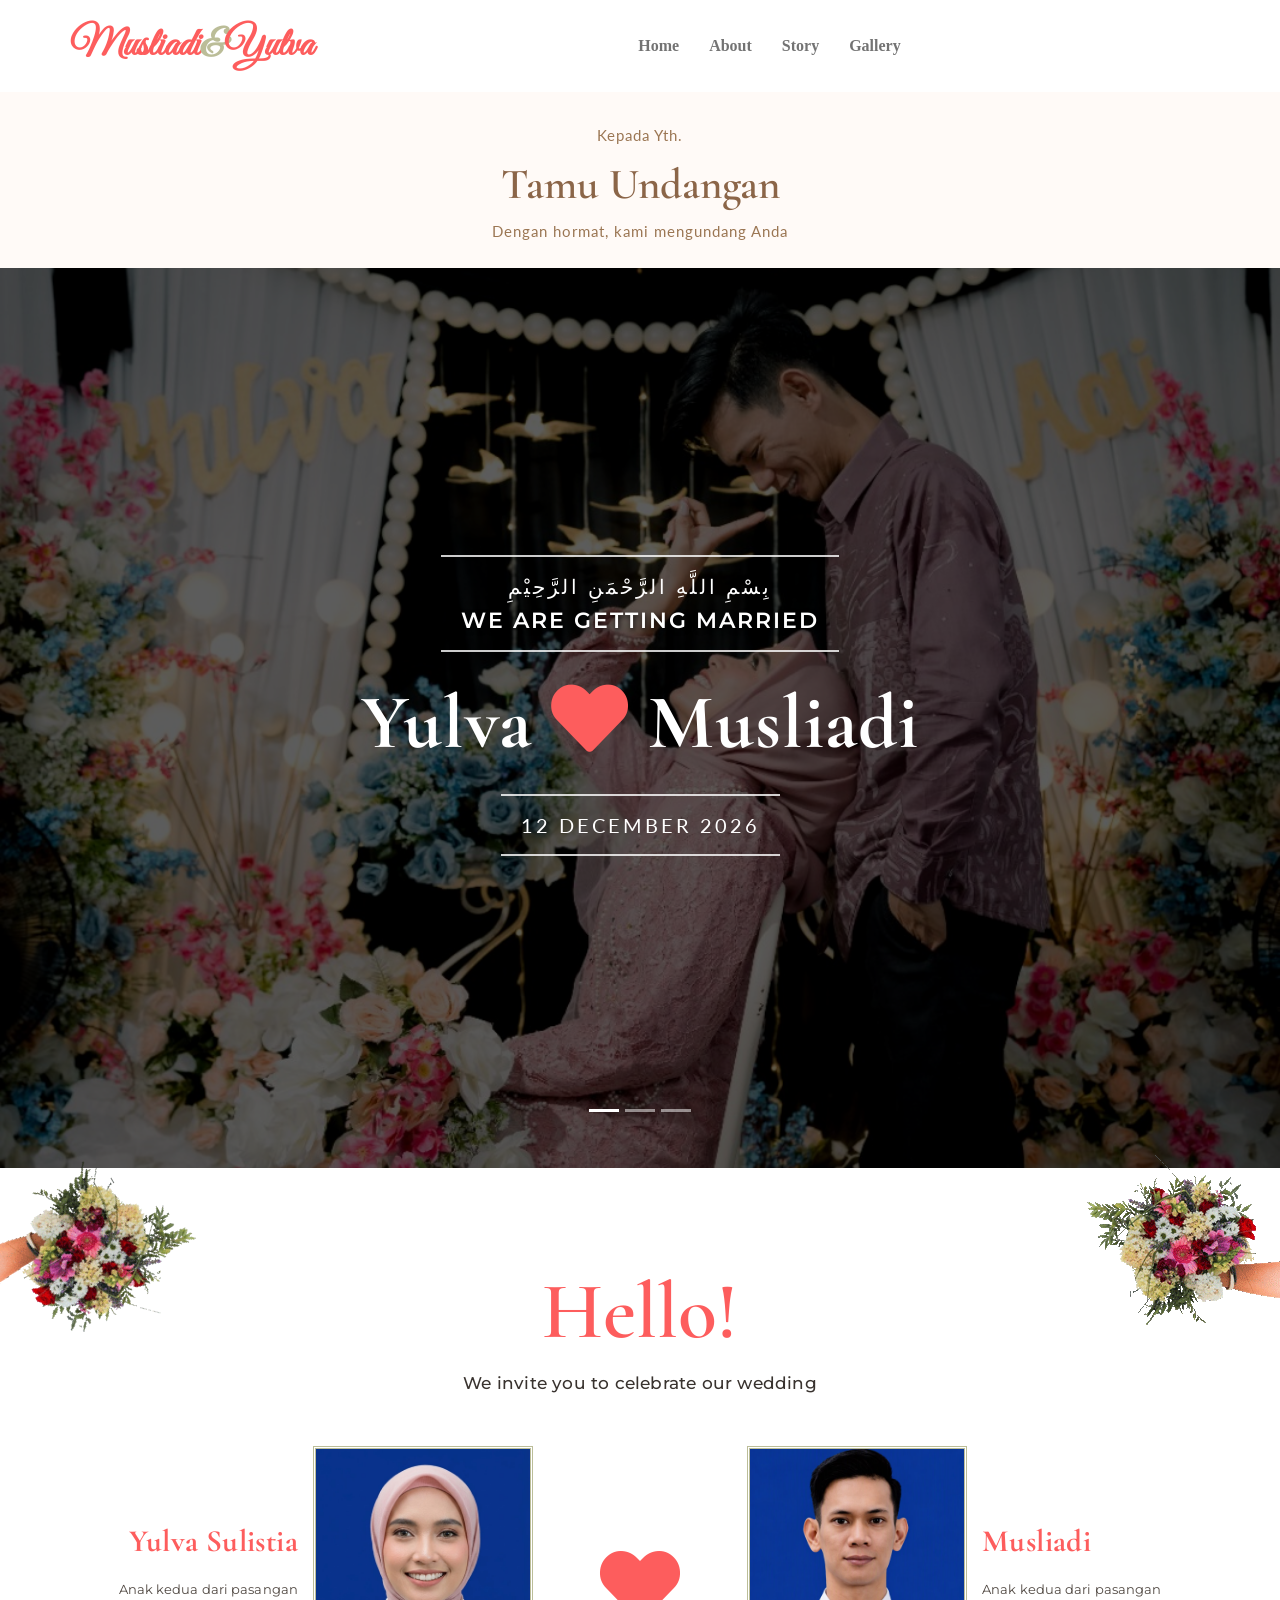
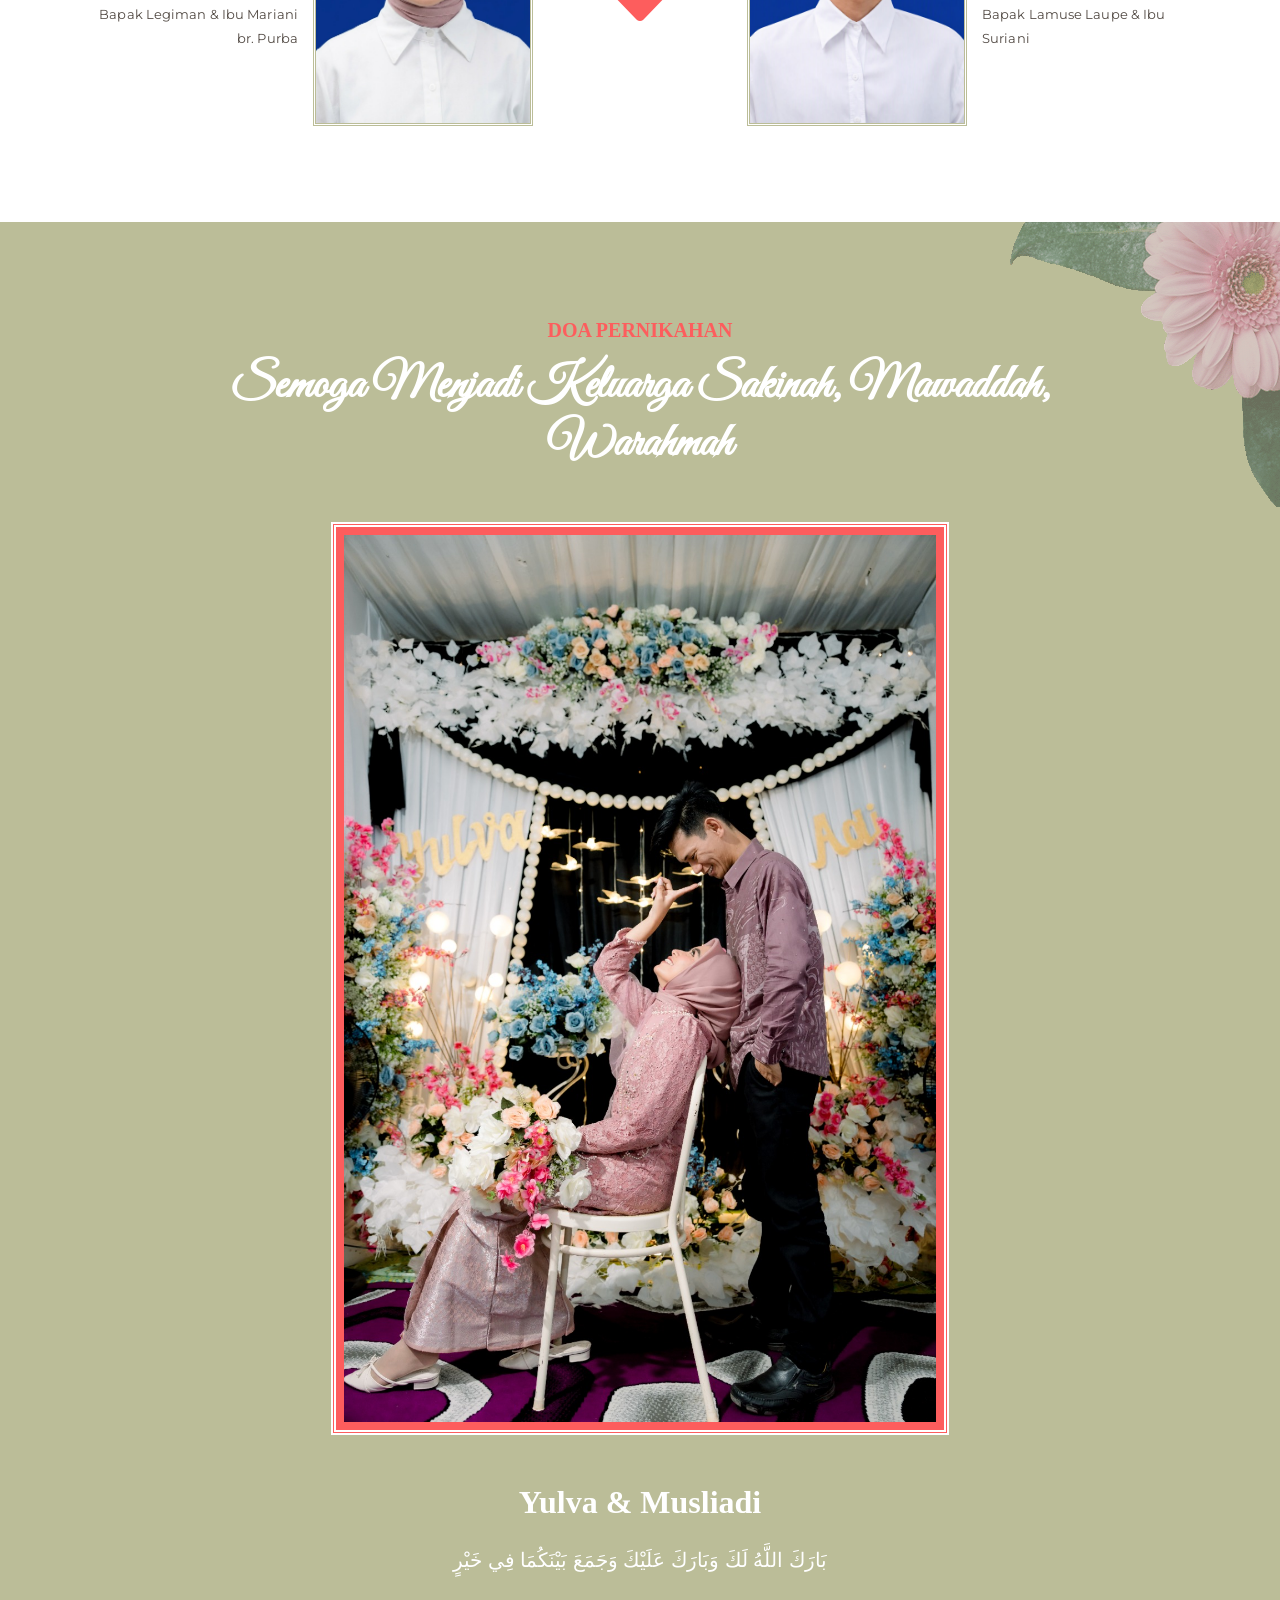
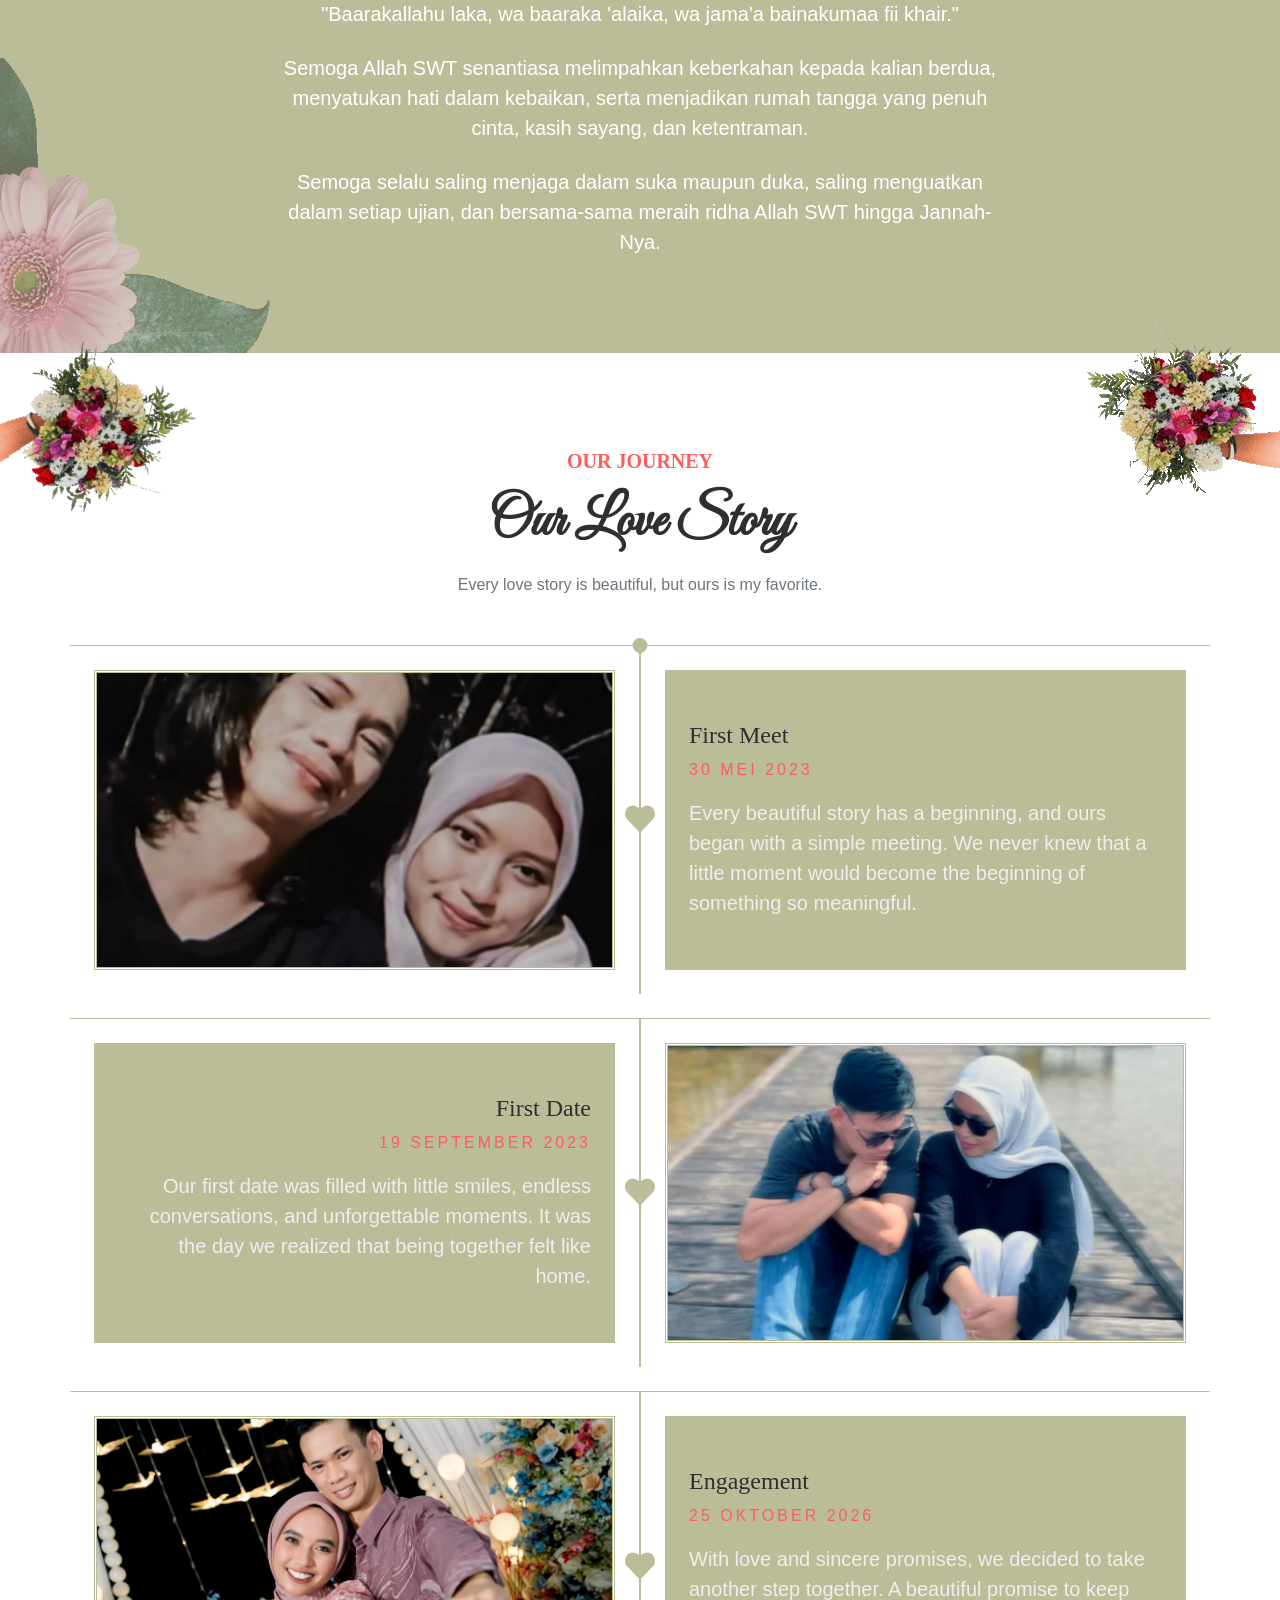
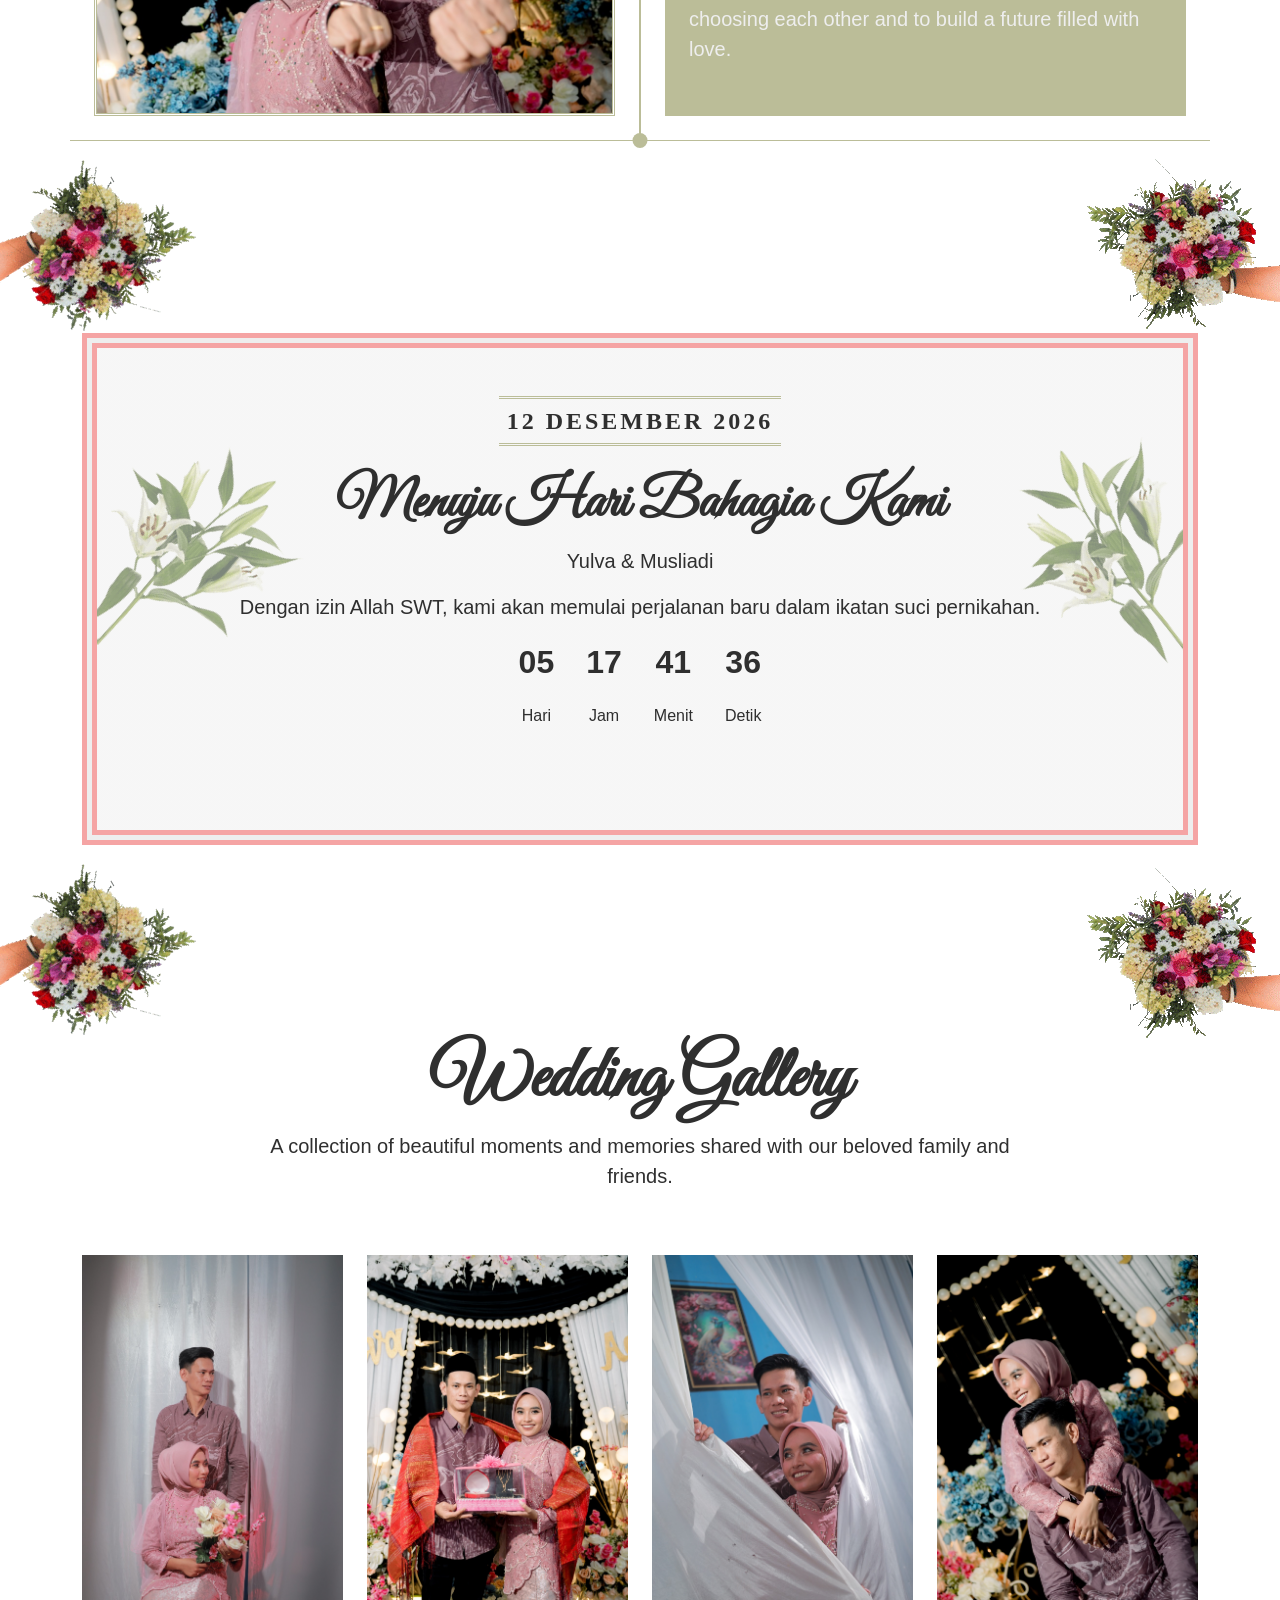
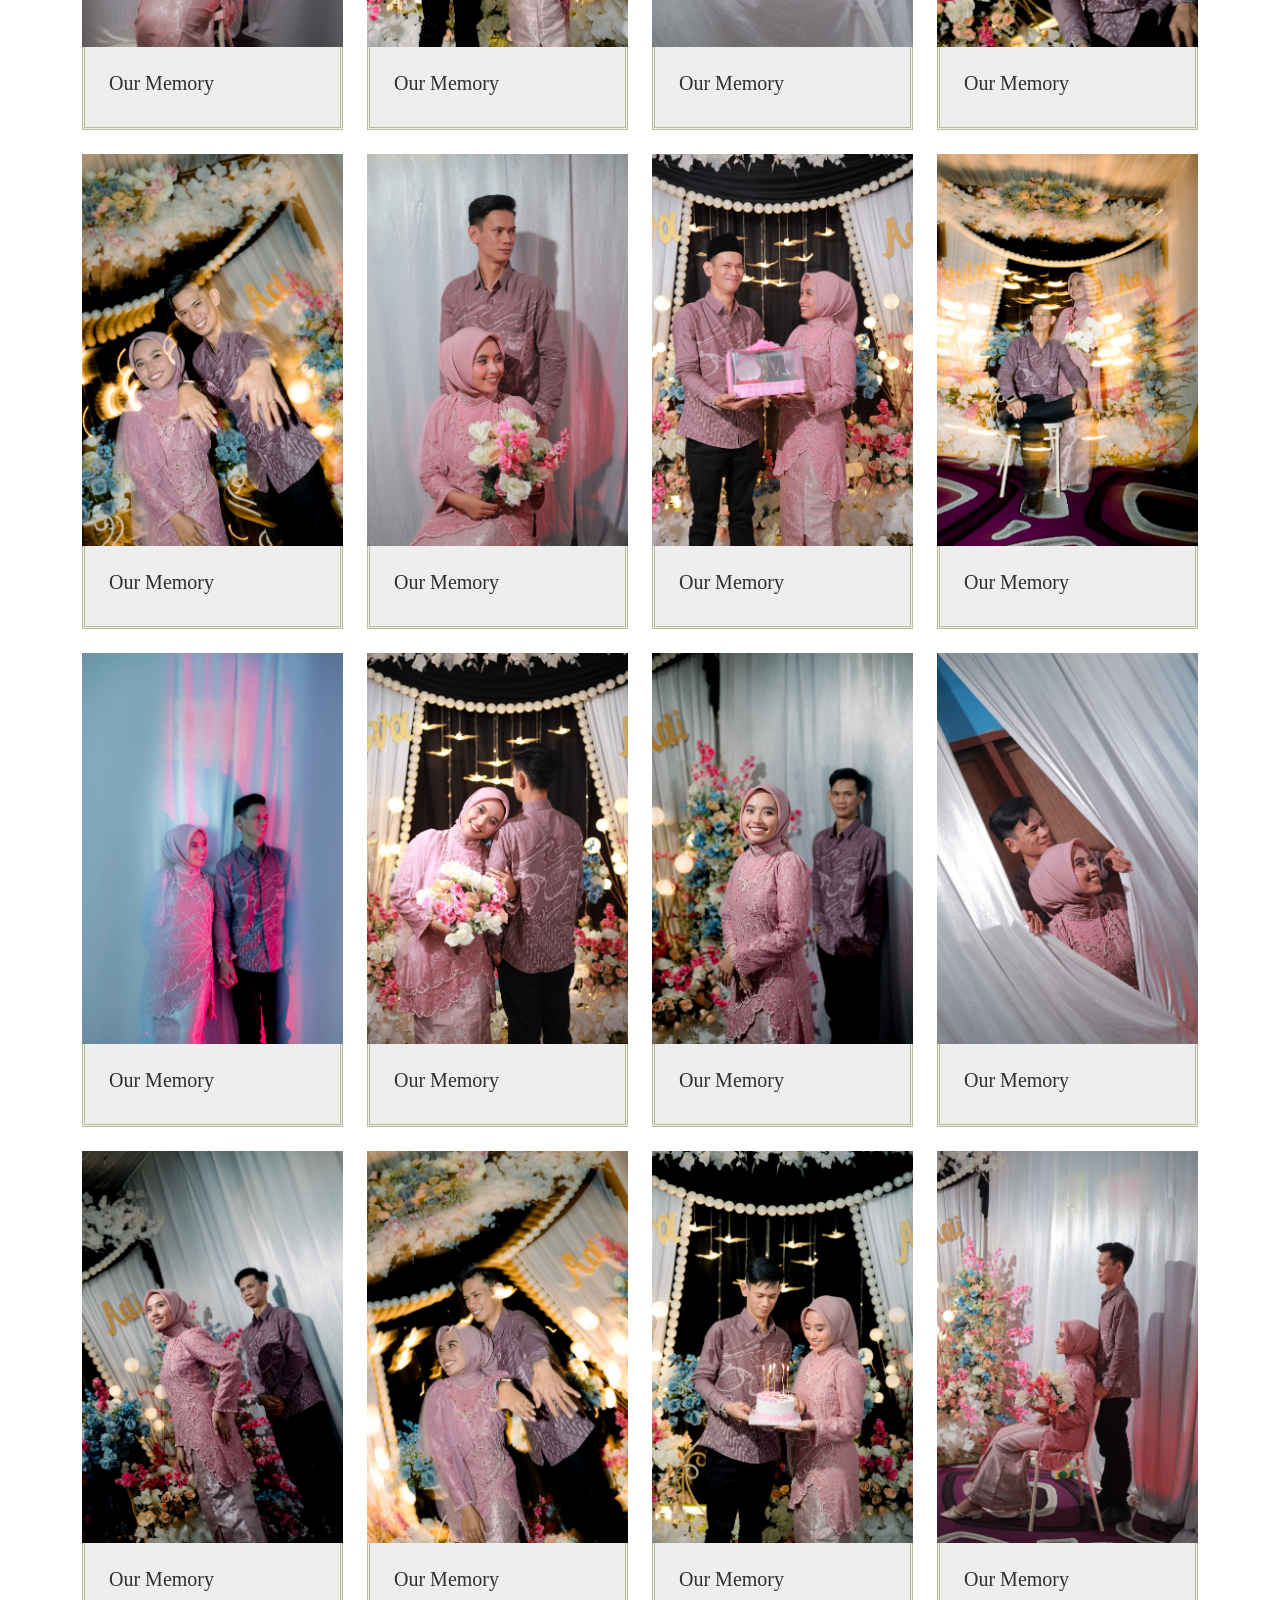
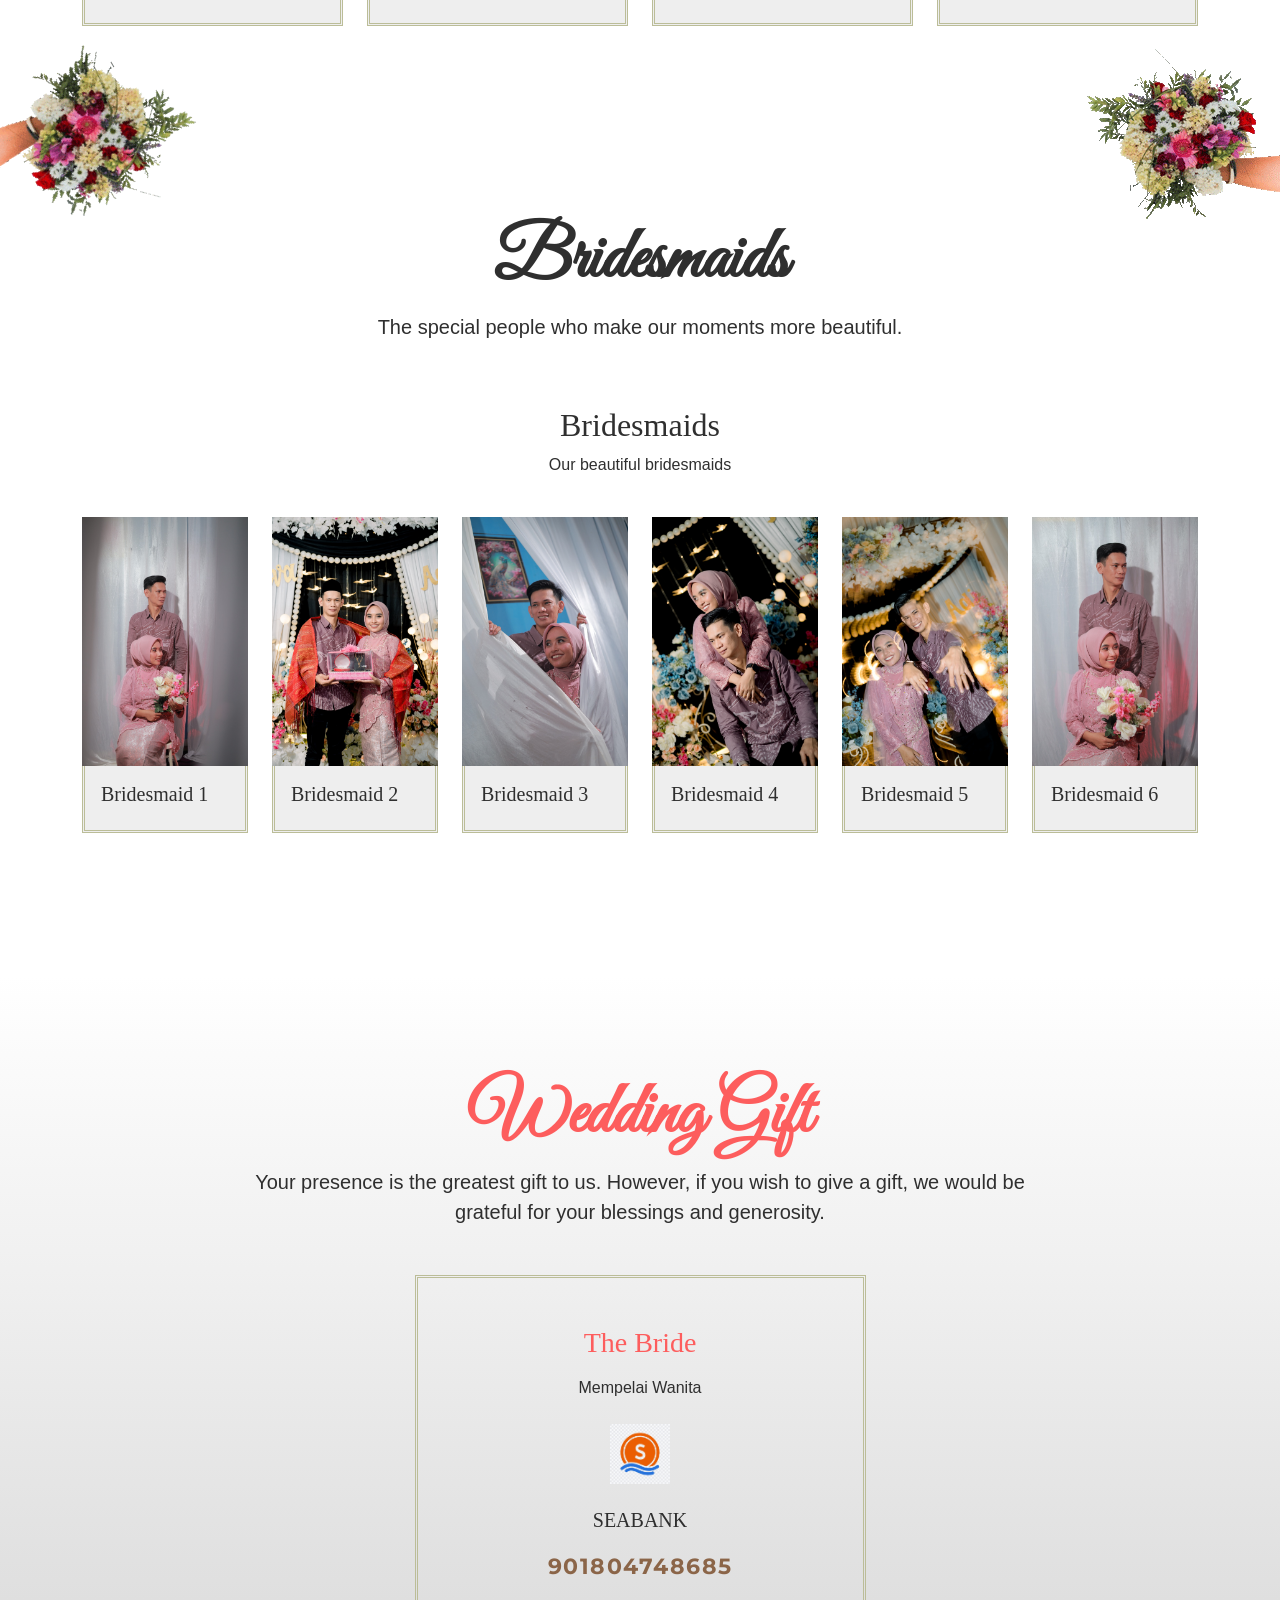
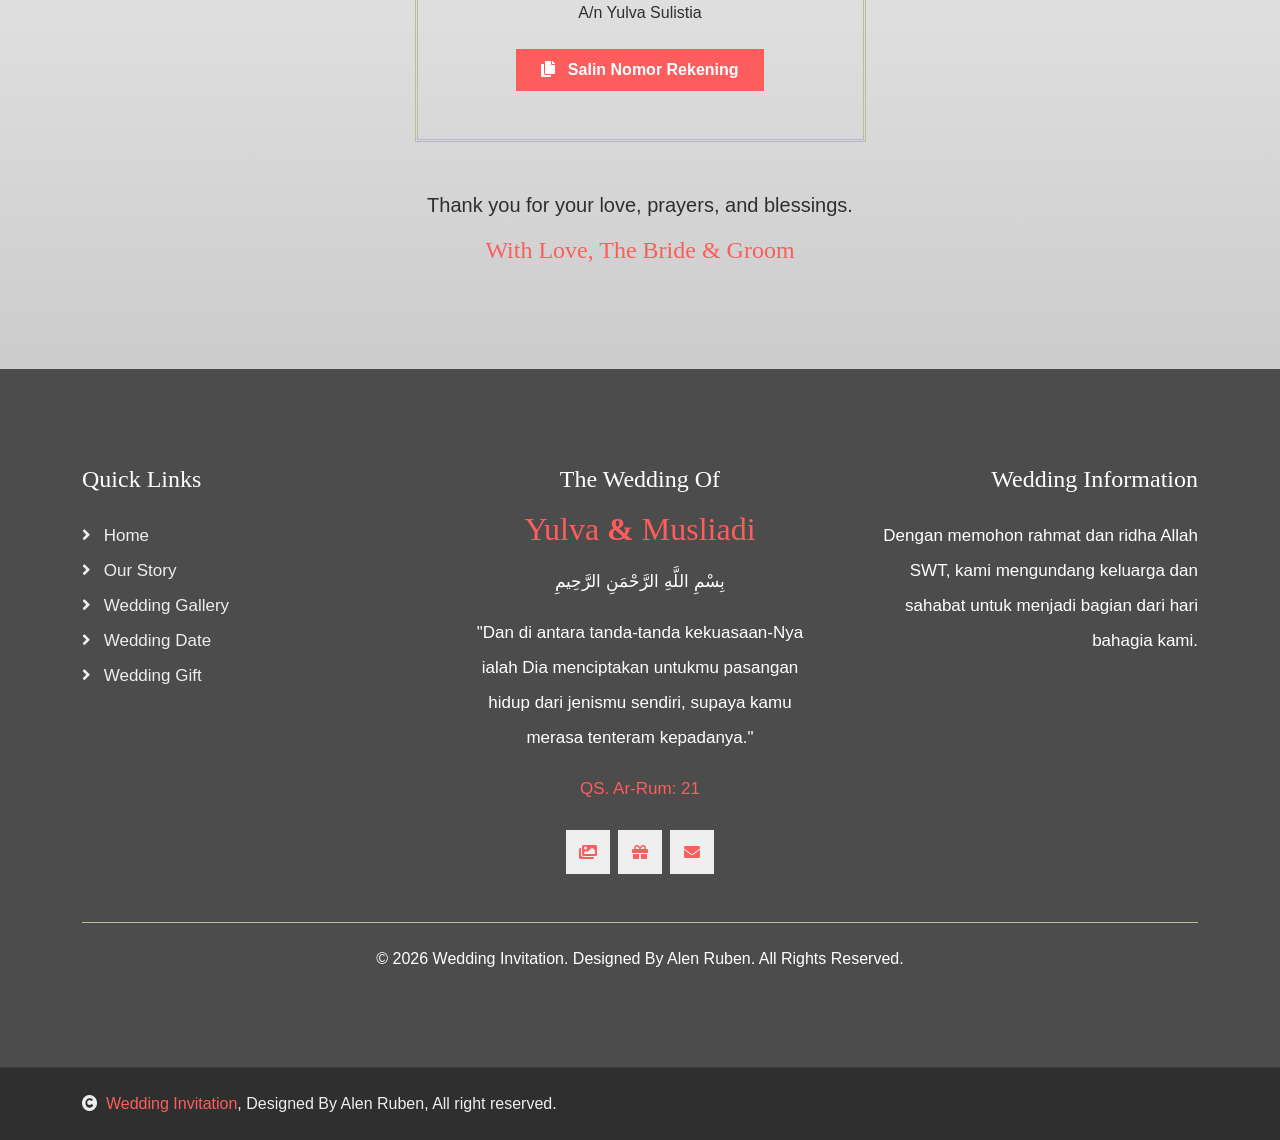
==== index.html @ 9a9b6524 "Update index.html" ====
<!DOCTYPE html>
<html lang="en">

    <head>
        <meta charset="utf-8">
        <title>Wedding Invitation</title>
        <meta content="width=device-width, initial-scale=1.0" name="viewport">
        <meta content="" name="keywords">
        <meta content="" name="description">

        <!-- Google Web Fonts -->
        <link rel="preconnect" href="https://fonts.googleapis.com">
        <link rel="preconnect" href="https://fonts.gstatic.com" crossorigin>
        <link href="https://fonts.googleapis.com/css2?family=Cormorant+Garamond:wght@400;500;600;700&family=Lato:wght@300;400;500;600;700&family=Great+Vibes&family=Montserrat:wght@400;500;600;700&display=swap" rel="stylesheet">

        <!-- Icon Font Stylesheet -->
        <link rel="stylesheet" href="https://use.fontawesome.com/releases/v5.15.4/css/all.css"/>
        <link href="https://cdn.jsdelivr.net/npm/bootstrap-icons@1.4.1/font/bootstrap-icons.css" rel="stylesheet">

        <!-- Libraries Stylesheet -->
        <link href="lib/animate/animate.min.css" rel="stylesheet">
        <link href="lib/lightbox/css/lightbox.min.css" rel="stylesheet">


        <!-- Customized Bootstrap Stylesheet -->
        <link href="css/bootstrap.min.css" rel="stylesheet">

        <!-- Template Stylesheet -->
        <link href="css/style.css" rel="stylesheet">
    </head>

    <body data-bs-spy="scroll" data-bs-target="#navBar" id="weddingHome">

        <!-- Spinner Start -->
        <div id="spinner" class="show w-100 vh-100 bg-white position-fixed translate-middle top-50 start-50  d-flex align-items-center justify-content-center">
            <div class="spinner-grow text-primary" role="status"></div>
        </div>
        <!-- Spinner End -->


        <!-- Navbar start -->
        <div class="container-fluid sticky-top px-0">
            <div class="container-fluid">
                <div class="container px-0">
                    <nav class="navbar navbar-light navbar-expand-xl" id="navBar">
                        <a href="index.html" class="navbar-brand">
                            <h4 class="text-primary display-6 fw-bold mb-0">Musliadi<strong class="text-secondary">&</strong>Yulva</h4>
                        </a>
                        <button class="navbar-toggler py-2 px-3" type="button" data-bs-toggle="collapse" data-bs-target="#navbarCollapse">
                            <span class="fa fa-bars text-primary"></span>
                        </button>
                        <div class="collapse navbar-collapse py-3" id="navbarCollapse">
                            <div class="navbar-nav mx-auto border-top">
                                <a href="#weddingHome" class="nav-item nav-link active">Home</a>
                                <a href="#weddingAbout" class="nav-item nav-link">About</a>
                                <a href="#weddingStory" class="nav-item nav-link">Story</a>
                                <a href="#weddingGallery" class="nav-item nav-link">Gallery</a>
                                <!-- <a href="#weddingTimeline" class="nav-item nav-link">Timeline</a>
                                    <a href="#weddingRsvp" class="nav-item nav-link">RSVP</a> -->
                            </div>
                            <!-- <div class="d-flex align-items-center flex-nowrap pt-xl-0">
                                <a href="#weddingRsvp" class="btn btn-primary btn-primary-outline-0 py-2 px-4 ms-4">Book Attendance</a>
                            </div> -->
                        </div>
                    </nav>
                </div>
            </div>
        </div>
        <!-- Navbar End -->



        
<!-- Guest Name Start -->

<style>
    .guest-greeting {
        background: #fffaf7;
        padding: 32px 15px 25px;
        text-align: center;
    }

    /* Tulisan Kepada Yth. */
    .guest-greeting .guest-label {
        font-family: 'Lato', sans-serif;
        color: #9b7653;
        font-size: 15px;
        font-weight: 400;
        letter-spacing: 1px;
        margin-bottom: 10px;
    }

    /* Nama tamu */
    .guest-greeting .guest-name {
        font-family: 'Cormorant Garamond', serif;
        color: #8b6548;
        font-size: clamp(30px, 5vw, 43px);
        font-weight: 600;
        line-height: 1.3;
        margin: 0;
        overflow-wrap: anywhere;
    }

    /* Tampilan HP */
    @media (max-width: 576px) {
        .guest-greeting {
            padding: 25px 15px 20px;
        }

        .guest-greeting .guest-name {
            font-size: 32px;
        }

        .guest-greeting .guest-label {
            font-size: 13px;
        }
    }
</style>

<section class="guest-greeting" aria-label="Nama tamu undangan">

    <p class="guest-label">Kepada Yth.</p>

    <h2 class="guest-name" id="guestName">
        Tamu Undangan
    </h2>

    <p class="guest-label mt-2 mb-0">
        Dengan hormat, kami mengundang Anda
    </p>

</section>

<!-- Guest Name End -->


        <!-- Carousel Start -->
        

<style>
    /* =====================================
       WEDDING CAROUSEL
    ===================================== */

    .carousel-header {
        width: 100%;
        overflow: hidden;
    }

    .carousel-header .carousel-item {
        position: relative;
        height: 700px;
        overflow: hidden;
        background: #222;
    }

    /* Foto */
    .carousel-header .carousel-item img {
        display: block;
        width: 100%;
        height: 100%;
        object-fit: cover;
        object-position: center center;
    }

    /* Overlay foto */
    .carousel-header .carousel-item::before {
        content: "";
        position: absolute;
        inset: 0;
        background: rgba(0, 0, 0, 0.40);
        z-index: 1;
    }

    /* Caption tepat di tengah */
    .carousel-header .carousel-caption {
        position: absolute;
        inset: 0;
        width: 100%;
        height: 100%;
        padding: 20px;
        margin: 0;

        display: flex !important;
        flex-direction: column;
        justify-content: center;
        align-items: center;

        text-align: center !important;
        transform: none !important;

        z-index: 2;
    }

    /* Pembungkus tulisan */
    .carousel-header .caption-content {
        width: 100%;
        max-width: 900px;
        margin: 0 auto;
        text-align: center !important;
    }

    /* Semua tulisan rata tengah */
    .carousel-header .caption-content h1,
    .carousel-header .caption-content h4 {
        width: 100%;
        text-align: center !important;
    }

    /* Nama pengantin */
    .carousel-header .caption-content h1 {
        font-size: clamp(2.5rem, 6vw, 5.5rem);
        font-weight: 700;
        line-height: 1.2;
        margin-bottom: 25px;
    }

    /* Tulisan Arab, judul dan tanggal */
    .carousel-header .caption-content h4 {
        font-size: clamp(0.8rem, 2vw, 1.25rem);
        letter-spacing: 3px;
        line-height: 1.7;
    }

    /* Bingkai tulisan */
    .carousel-header .caption-border {
        display: inline-block;
        max-width: 100%;
        padding: 12px 20px;
        margin-bottom: 25px;
        border-top: 2px double rgba(255, 255, 255, 0.8);
        border-bottom: 2px double rgba(255, 255, 255, 0.8);
        text-align: center;
    }

    /* Indikator dan tombol */
    .carousel-header .carousel-indicators,
    .carousel-header .carousel-control-prev,
    .carousel-header .carousel-control-next {
        z-index: 3;
    }

    /* =====================================
       TABLET
    ===================================== */

    @media (max-width: 991px) {
        .carousel-header .carousel-item {
            height: 600px;
        }

        .carousel-header .carousel-caption {
            padding: 20px 50px;
        }
    }

    /* =====================================
       MOBILE
    ===================================== */

    @media (max-width: 767px) {
        .carousel-header .carousel-item {
            height: 600px;
        }

        .carousel-header .carousel-caption {
            padding: 15px 35px;
        }

        .carousel-header .caption-content {
            max-width: 100%;
        }

        .carousel-header .caption-content h1 {
            font-size: 2.5rem;
            margin-bottom: 20px;
        }

        .carousel-header .caption-content h4 {
            font-size: 0.75rem;
            letter-spacing: 1.5px;
        }

        .carousel-header .caption-border {
            padding: 10px;
            margin-bottom: 20px;
        }
    }
</style>


<!-- Wedding Carousel Start -->
<div class="container-fluid carousel-header px-0">

    <div id="carouselId"
         class="carousel slide"
         data-bs-ride="carousel"
         data-bs-interval="5000">

        <!-- Indicators -->
        <div class="carousel-indicators">

            <button type="button"
                    data-bs-target="#carouselId"
                    data-bs-slide-to="0"
                    class="active"
                    aria-current="true"
                    aria-label="Slide 1"></button>

            <button type="button"
                    data-bs-target="#carouselId"
                    data-bs-slide-to="1"
                    aria-label="Slide 2"></button>

            <button type="button"
                    data-bs-target="#carouselId"
                    data-bs-slide-to="2"
                    aria-label="Slide 3"></button>

        </div>


        <div class="carousel-inner">

            <!-- SLIDE 1 -->
            <div class="carousel-item active">

                <img src="slide1.jpg"
                     alt="Foto Yulva dan Adi">

                <div class="carousel-caption">

                    <div class="caption-content animated zoomIn">

                        <div class="caption-border">

                            <h4 class="text-white text-uppercase fw-bold mb-0">
                                بِسْمِ اللَّهِ الرَّحْمَنِ الرَّحِيْمِ
                            </h4>

                            <h4 class="text-white text-uppercase wedding-heading mb-0">
                                WE ARE GETTING MARRIED
                            </h4>

                        </div>

                        <h1 class="text-capitalize text-white">
                            Yulva
                            <i class="fa fa-heart text-primary"></i>
                            Musliadi
                        </h1>

                        <div class="caption-border">

                            <h4 class="text-white text-uppercase fw-bold mb-0">
                             12 December 2026
                            </h4>

                        </div>

                    </div>

                </div>
            </div>


            <!-- SLIDE 2 -->
            <div class="carousel-item">

                <img src="slide3.jpg"
                     alt="Foto Yulva dan Adi">

                <div class="carousel-caption">

                    <div class="caption-content animated zoomIn">

                        <div class="caption-border">

                            <h4 class="text-white text-uppercase fw-bold mb-0">
                                بِسْمِ اللَّهِ الرَّحْمَنِ الرَّحِيْمِ
                            </h4>

                            <h4 class="text-white text-uppercase wedding-heading mb-0">
                                WE ARE GETTING MARRIED
                            </h4>

                        </div>

                        <h1 class="text-capitalize text-white">
                            Yulva
                            <i class="fa fa-heart text-primary"></i>
                            Musliadi
                        </h1>

                        <div class="caption-border">

                            <h4 class="text-white text-uppercase fw-bold mb-0">
                                 12 December 2026
                            </h4>

                        </div>

                    </div>

                </div>
            </div>


            <!-- SLIDE 3 -->
            <div class="carousel-item">

                <img src="slide4.jpg"
                     alt="Foto Yulva dan Adi">

                <div class="carousel-caption">

                    <div class="caption-content animated zoomIn">

                        <div class="caption-border">

                            <h4 class="text-white text-uppercase fw-bold mb-0">
                                بِسْمِ اللَّهِ الرَّحْمَنِ الرَّحِيْمِ
                            </h4>

                            <h4 class="text-white text-uppercase wedding-heading mb-0">
                                WE ARE GETTING MARRIED
                            </h4>

                        </div>

                        <h1 class="text-capitalize text-white">
                            Yulva
                            <i class="fa fa-heart text-primary"></i>
                            Musliadi
                        </h1>

                        <div class="caption-border">

                            <h4 class="text-white text-uppercase fw-bold mb-0">
                                 12 December 2026
                            </h4>

                        </div>

                    </div>

                </div>
            </div>

        </div>


        <!-- Previous Button -->
        <button class="carousel-control-prev"
                type="button"
                data-bs-target="#carouselId"
                data-bs-slide="prev">

            <span class="carousel-control-prev-icon"
                  aria-hidden="true"></span>

            <span class="visually-hidden">Previous</span>

        </button>


        <!-- Next Button -->
        <button class="carousel-control-next"
                type="button"
                data-bs-target="#carouselId"
                data-bs-slide="next">

            <span class="carousel-control-next-icon"
                  aria-hidden="true"></span>

            <span class="visually-hidden">Next</span>

        </button>

    </div>

</div>
<!-- Wedding Carousel End -->

<!-- Wedding Carousel End -->

        <!-- Carousel End -->


        <!-- Hello! Start -->
        <style>
    /* Ukuran foto pengantin */
    #weddingAbout .img-border {
        width: 220px;
        height: 280px;
        object-fit: cover;
        flex-shrink: 0;
    }

    /* Posisi foto dan teks */
    #weddingAbout .bride-content,
    #weddingAbout .groom-content {
        display: flex;
        align-items: center;
        gap: 15px;
    }

    #weddingAbout .bride-content {
        justify-content: flex-end;
    }

    #weddingAbout .groom-content {
        justify-content: flex-start;
    }

    /* Tampilan tablet dan HP */
    @media (max-width: 991px) {
        #weddingAbout .bride-content,
        #weddingAbout .groom-content {
            justify-content: center;
        }

        #weddingAbout .img-border {
            width: 180px;
            height: 230px;
        }
    }

    @media (max-width: 576px) {
        #weddingAbout .bride-content,
        #weddingAbout .groom-content {
            gap: 10px;
        }

        #weddingAbout .img-border {
            width: 130px;
            height: 170px;
        }

        #weddingAbout h3 {
            font-size: 20px;
        }

        #weddingAbout p {
            font-size: 12px;
            line-height: 22px !important;
        }

        #weddingAbout .fa-heart {
            font-size: 35px;
        }
    }
</style>

<div class="container-fluid position-relative py-5" id="weddingAbout">

    <div class="position-absolute" style="top: -35px; right: 0;">
        <img src="tamp-bg-1.png" class="img-fluid" alt="">
    </div>

    <div class="position-absolute" style="top: -10px; left: 0; transform: rotate(150deg);">
        <img src="tamp-bg-1.png" class="img-fluid" alt="">
    </div>

    <div class="container position-relative py-5">

        <div class="mx-auto text-center mb-5 wow fadeInUp"
             data-wow-delay="0.1s" style="max-width: 800px;">
            <h1 class="text-primary display-1">Hello!</h1>
            <h4 class="text-dark mb-0 invitation-heading">We invite you to celebrate our wedding</h4>
        </div>

        <div class="row g-4 align-items-center">

            <!-- Bride -->
<div class="col-lg-5 wow fadeInUp" data-wow-delay="0.3s">
    <div class="bride-content">
        <div class="text-end my-auto">
            <h3 class="text-primary mb-3 bride-name">Yulva Sulistia</h3>
            <p class="text-dark mb-0 bride-description">
                Anak kedua dari pasangan<br>
                Bapak Legiman & Ibu Mariani br. Purba
            </p>
        </div>

        <img src="yulva.jpeg" class="img-fluid img-border" alt="Yulva">
    </div>
</div>

<!-- Heart -->
<div class="col-lg-2 wow fadeIn" data-wow-delay="0.5s">
    <div class="d-flex align-items-center justify-content-center">
        <i class="fa fa-heart fa-5x text-primary"></i>
    </div>
</div>

<!-- Groom -->
<div class="col-lg-5 wow fadeInUp" data-wow-delay="0.3s">
    <div class="groom-content">
        <img src="adi.jpeg" class="img-fluid img-border" alt="Musliadi">

        <div class="my-auto">
            <h3 class="text-primary mb-3 groom-name">Musliadi</h3>
            <p class="text-dark mb-0 groom-description">
                Anak kedua dari pasangan<br>
                Bapak Lamuse Laupe & Ibu Suriani
            </p>
        </div>
    </div>
</div>

        </div>
    </div>
</div>
        <!-- Hello! End -->


        
<!-- About / Wedding Prayer Start -->
<div class="container-fluid position-relative overflow-hidden bg-secondary py-5">

    <!-- Decorative Flowers -->
    <img src="bg-flower.png"
         class="img-fluid position-absolute top-0"
         style="right: -15px; transform: rotate(270deg); opacity: 0.5;"
         alt="">

    <img src="bg-flower.png"
         class="img-fluid position-absolute"
         style="bottom: 10px; left: -15px; transform: rotate(90deg); opacity: 0.5;"
         alt="">

    <div class="container py-5 position-relative">
        <div class="row justify-content-center text-center">

            <div class="col-lg-9 wow fadeIn" data-wow-delay="0.2s">

                <!-- Section Title -->
                <h5 class="text-uppercase text-primary fw-bold mb-3">
                    Doa Pernikahan
                </h5>

                <h1 class="display-5 text-white mb-5">
                    Semoga Menjadi Keluarga Sakinah, Mawaddah, Warahmah
                </h1>

                <!-- Couple Photo -->
                <div class="row justify-content-center mb-5">
                    <div class="col-lg-9 col-md-10 col-12">

                        <div class="border-white bg-primary p-2"
                             style="border-style: double; border-width: 5px;">

                            <img src="slide1.jpg"
                                 class="img-fluid w-100"
                                 alt="Foto Yulva dan Adi">

                        </div>

                    </div>
                </div>

                <!-- Wedding Prayer -->
                <div class="px-lg-5">

                    <h2 class="text-white fw-bold mb-4">
                        Yulva & Musliadi
                    </h2>

                    <p class="text-white fs-5 mb-4">
                        بَارَكَ اللَّهُ لَكَ وَبَارَكَ عَلَيْكَ
                        وَجَمَعَ بَيْنَكُمَا فِي خَيْرٍ
                    </p>

                    <p class="text-white fs-5 mb-4">
                        "Baarakallahu laka, wa baaraka 'alaika,
                        wa jama'a bainakumaa fii khair."
                    </p>

                    <p class="text-white fs-5 mb-4">
                        Semoga Allah SWT senantiasa melimpahkan
                        keberkahan kepada kalian berdua, menyatukan
                        hati dalam kebaikan, serta menjadikan rumah
                        tangga yang penuh cinta, kasih sayang,
                        dan ketentraman.
                    </p>

                    <p class="text-white fs-5 mb-0">
                        Semoga selalu saling menjaga dalam suka
                        maupun duka, saling menguatkan dalam setiap
                        ujian, dan bersama-sama meraih ridha Allah
                        SWT hingga Jannah-Nya.
                    </p>

                </div>

            </div>

        </div>
    </div>
</div>
<!-- About / Wedding Prayer End -->



        
<!-- Story Start -->

<style>
    /* =====================================
       UKURAN DAN TAMPILAN FOTO LOVE STORY
       ===================================== */

    #weddingStory .story-img {
        width: 100%;
        height: 300px;
        object-fit: cover;
        object-position: center center;
    }

    /* =====================================
       PENGATURAN POSISI FOTO SECARA MANUAL
       Format: object-position: horizontal vertical;
       ===================================== */

    /* Foto First Meet */
    #weddingStory .story-1 {
        object-position: 50% 20%;
    }

    /* Foto First Date */
    #weddingStory .story-2 {
        object-position: 50% 90%;
    }

    /* Foto Engagement */
    #weddingStory .story-3 {
        object-position: 50% 50%;
    }

    /* Tampilan Tablet */
    @media (max-width: 768px) {
        #weddingStory .story-img {
            height: 250px;
        }
    }

    /* Tampilan HP */
    @media (max-width: 576px) {
        #weddingStory .story-img {
            height: 220px;
        }
    }
</style>

<div class="container-fluid story position-relative py-5" id="weddingStory">

    <!-- Dekorasi -->
    <div class="position-absolute" style="top: -50px; right: 0;">
        <img src="tamp-bg-1.png" class="img-fluid" alt="">
    </div>

    <div class="position-absolute" style="top: -15px; left: 0; transform: rotate(150deg);">
        <img src="tamp-bg-1.png" class="img-fluid" alt="">
    </div>

    <div class="container position-relative py-5">

        <!-- Judul -->
        <div class="text-center mb-5 wow fadeInUp" data-wow-delay="0.1s">
            <h5 class="text-uppercase text-primary fw-bold mb-3">
                Our Journey
            </h5>

            <h1 class="display-4">Our Love Story</h1>

            <p class="text-muted mt-3">
                Every love story is beautiful, but ours is my favorite.
            </p>
        </div>

        <div class="story-timeline">

            <!-- First Meet -->
            <div class="row align-items-stretch wow fadeInUp mb-4"
                 data-wow-delay="0.2s">

                <div class="col-md-6 text-md-end border-top border-end border-secondary p-4">
                    <div class="d-flex align-items-center h-100">
                        <img src="meeting.jpeg"
                             class="img-fluid w-100 img-border story-img story-1"
                             alt="First Meet">
                    </div>
                </div>

                <div class="col-md-6 border-start border-top border-secondary p-4">
                    <div class="h-100 d-flex flex-column justify-content-center bg-secondary p-4">

                        <h4 class="text-dark mb-2">First Meet</h4>

                        <p class="text-uppercase text-primary mb-3"
                           style="letter-spacing: 3px;">
                            30 Mei 2023
                        </p>

                        <p class="m-0 fs-5">
                            Every beautiful story has a beginning, and ours began
                            with a simple meeting. We never knew that a little
                            moment would become the beginning of something so meaningful.
                        </p>

                    </div>
                </div>

            </div>

            <!-- First Date -->
            <div class="row flex-column-reverse flex-md-row align-items-stretch wow fadeInUp mb-4"
                 data-wow-delay="0.3s">

                <div class="col-md-6 text-md-end border-top border-end border-secondary p-4">
                    <div class="h-100 d-flex flex-column justify-content-center bg-secondary p-4">

                        <h4 class="text-dark mb-2">First Date</h4>

                        <p class="text-uppercase text-primary mb-3"
                           style="letter-spacing: 3px;">
                            19 September 2023
                        </p>

                        <p class="m-0 fs-5">
                            Our first date was filled with little smiles, endless
                            conversations, and unforgettable moments. It was the
                            day we realized that being together felt like home.
                        </p>

                    </div>
                </div>

                <div class="col-md-6 border-start border-top border-secondary p-4">
                    <div class="d-flex align-items-center h-100">
                        <img src="dating.jpeg"
                             class="img-fluid w-100 img-border story-img story-2"
                             alt="First Date">
                    </div>
                </div>

            </div>

            <!-- Engagement -->
            <div class="row align-items-stretch wow fadeInUp"
                 data-wow-delay="0.4s">

                <div class="col-md-6 text-md-end border-top border-end border-bottom border-secondary p-4">
                    <div class="d-flex align-items-center h-100">
                        <img src="tunangan.jpg"
                             class="img-fluid w-100 img-border story-img story-3"
                             alt="Engagement">
                    </div>
                </div>

                <div class="col-md-6 border-start border-top border-bottom border-secondary p-4">
                    <div class="h-100 d-flex flex-column justify-content-center bg-secondary p-4">

                        <h4 class="text-dark mb-2">Engagement</h4>

                        <p class="text-uppercase text-primary mb-3"
                           style="letter-spacing: 3px;">
                            25 Oktober 2026
                        </p>

                        <p class="m-0 fs-5">
                            With love and sincere promises, we decided to take
                            another step together. A beautiful promise to keep
                            choosing each other and to build a future filled with love.
                        </p>

                    </div>
                </div>

            </div>

        </div>
    </div>
</div>

<!-- Story End -->


        <!-- Story End -->


        <!--- Wedding Date -->
        
<!-- Wedding Date Start -->
<div class="container-fluid wedding-date-bg position-relative py-5">

    <div class="position-absolute" style="top: -100px; right: 0;">
        <img src="tamp-bg-1.png" class="img-fluid" alt="">
    </div>

    <div class="position-absolute" style="top: -80px; left: 0; transform: rotate(150deg);">
        <img src="tamp-bg-1.png" class="img-fluid" alt="">
    </div>

    <div class="container py-5 wow zoomIn" data-wow-delay="0.1s">

        <div class="wedding-date text-center bg-light p-5"
             style="border-style: double !important; border: 15px solid rgba(253, 93, 93, 0.5);">

            <div class="wedding-date-content">

                <!-- Wedding Date -->
                <div class="d-inline-block border-end-0 border-start-0 border-secondary p-2 mb-4"
                     style="border-style: double;">

                    <h4 class="text-dark text-uppercase fw-bold mb-0"
                        style="letter-spacing: 3px;">
                        12 Desember 2026
                    </h4>

                </div>

                <!-- Wedding Title -->
                <h1 class="display-4">
                    Menuju Hari Bahagia Kami
                </h1>

                <p class="text-dark fs-5">
                    Yulva & Musliadi 
                </p>

                <p class="text-dark fs-5">
                    Dengan izin Allah SWT, kami akan memulai perjalanan
                    baru dalam ikatan suci pernikahan.
                </p>

                <!-- Countdown -->
                <div id="wedding-countdown"
                     class="d-flex align-items-center justify-content-center flex-wrap mb-5">

                    <div class="text-dark fs-2 mx-3">
                        <div id="days" class="fw-bold">00</div>
                        <span class="fs-6">Hari</span>
                    </div>

                    <div class="text-dark fs-2 mx-3">
                        <div id="hours" class="fw-bold">00</div>
                        <span class="fs-6">Jam</span>
                    </div>

                    <div class="text-dark fs-2 mx-3">
                        <div id="minutes" class="fw-bold">00</div>
                        <span class="fs-6">Menit</span>
                    </div>

                    <div class="text-dark fs-2 mx-3">
                        <div id="seconds" class="fw-bold">00</div>
                        <span class="fs-6">Detik</span>
                    </div>

                </div>

                <!-- Event Message -->
                <div id="wedding-message"
                     class="text-primary fw-bold fs-3 mb-4"
                     style="display: none;">

                    Alhamdulillah, Hari Bahagia Telah Tiba!

                </div>

                

            </div>

            <!-- Decorative Images -->
            <div class="position-absolute"
                 style="top: 15%; right: -30px; transform: rotate(320deg); opacity: 0.5; z-index: 1;">

                <img src="attendance-bg.png" class="img-fluid" alt="">

            </div>

            <div class="position-absolute"
                 style="top: 15%; left: -10px; transform: rotate(-320deg); opacity: 0.5; z-index: 1;">

                <img src="attendance-bg.png" class="img-fluid" alt="">

            </div>

        </div>
    </div>
</div>
<!-- Wedding Date End -->


<!-- Wedding Countdown JavaScript -->
<script>

    // Tanggal dan waktu pernikahan
    // Format: Tahun-Bulan-Tanggal Jam:Menit:Detik + Zona Waktu
    // Contoh: 12 Desember 2026 pukul 08.00 WITA

    const weddingDate = new Date("2026-12-12T08:00:00+08:00").getTime();


    // Fungsi hitung mundur
    function updateWeddingCountdown() {

        const now = new Date().getTime();

        const distance = weddingDate - now;


        // Jika waktu pernikahan sudah tiba
        if (distance <= 0) {

            document.getElementById("days").innerHTML = "00";
            document.getElementById("hours").innerHTML = "00";
            document.getElementById("minutes").innerHTML = "00";
            document.getElementById("seconds").innerHTML = "00";

            document.getElementById("wedding-countdown").style.display = "none";

            document.getElementById("wedding-message").style.display = "block";

            clearInterval(countdownInterval);

            return;
        }


        // Menghitung hari, jam, menit, dan detik
        const days = Math.floor(distance / (1000 * 60 * 60 * 24));

        const hours = Math.floor(
            (distance % (1000 * 60 * 60 * 24)) / (1000 * 60 * 60)
        );

        const minutes = Math.floor(
            (distance % (1000 * 60 * 60)) / (1000 * 60)
        );

        const seconds = Math.floor(
            (distance % (1000 * 60)) / 1000
        );


        // Menampilkan hasil ke halaman website
        document.getElementById("days").innerHTML = String(days).padStart(2, "0");

        document.getElementById("hours").innerHTML = String(hours).padStart(2, "0");

        document.getElementById("minutes").innerHTML = String(minutes).padStart(2, "0");

        document.getElementById("seconds").innerHTML = String(seconds).padStart(2, "0");

    }


    // Jalankan pertama kali agar angka langsung muncul
    updateWeddingCountdown();


    // Perbarui setiap 1 detik
    const countdownInterval = setInterval(updateWeddingCountdown, 1000);

</script>




        
<!-- Gallery Start -->
<div class="container-fluid gallery position-relative py-5" id="weddingGallery">

    <div class="position-absolute" style="top: -95px; right: 0;">
        <img src="tamp-bg-1.png" class="img-fluid" alt="">
    </div>

    <div class="position-absolute" style="top: -80px; left: 0; transform: rotate(150deg);">
        <img src="tamp-bg-1.png" class="img-fluid" alt="">
    </div>

    <div class="container position-relative py-5">

        <!-- Judul Gallery -->
        <div class="text-center mx-auto pb-5 wow fadeInUp"
             data-wow-delay="0.1s"
             style="max-width: 800px;">

            <h1 class="display-2 text-dark">Wedding Gallery</h1>

            <p class="fs-5 text-dark">
                A collection of beautiful moments and memories shared with our beloved family and friends.
            </p>

        </div>

        <div class="row g-4">

            <!-- FOTO 1 -->
            <div class="col-6 col-md-6 col-lg-4 col-xl-3 wow fadeInUp" data-wow-delay="0.2s">
                <div class="gallery-item">
                    <div class="gallery-img">
                        <img class="img-fluid w-100" src="foto1.jpg" alt="Wedding Photo 1">
                        <div class="hover-style"></div>
                        <div class="search-icon">
                            <a href="foto1.jpg" data-lightbox="Wedding-Gallery">
                                <i class="fas fa-plus btn-primary btn-primary-outline-0 p-3"></i>
                            </a>
                        </div>
                    </div>
                    <div class="gallery-overlay bg-light border-secondary border-top-0 p-4" style="border-style: double;">
                        <h5>Our Memory</h5>
                    </div>
                </div>
            </div>

            <!-- FOTO 2 -->
            <div class="col-6 col-md-6 col-lg-4 col-xl-3 wow fadeInUp" data-wow-delay="0.4s">
                <div class="gallery-item">
                    <div class="gallery-img">
                        <img class="img-fluid w-100" src="foto2.jpg" alt="Wedding Photo 2">
                        <div class="hover-style"></div>
                        <div class="search-icon">
                            <a href="foto2.jpg" data-lightbox="Wedding-Gallery">
                                <i class="fas fa-plus btn-primary btn-primary-outline-0 p-3"></i>
                            </a>
                        </div>
                    </div>
                    <div class="gallery-overlay bg-light border-secondary border-top-0 p-4" style="border-style: double;">
                        <h5>Our Memory</h5>
                    </div>
                </div>
            </div>

            <!-- FOTO 3 -->
            <div class="col-6 col-md-6 col-lg-4 col-xl-3 wow fadeInUp" data-wow-delay="0.6s">
                <div class="gallery-item">
                    <div class="gallery-img">
                        <img class="img-fluid w-100" src="foto3.jpg" alt="Wedding Photo 3">
                        <div class="hover-style"></div>
                        <div class="search-icon">
                            <a href="foto3.jpg" data-lightbox="Wedding-Gallery">
                                <i class="fas fa-plus btn-primary btn-primary-outline-0 p-3"></i>
                            </a>
                        </div>
                    </div>
                    <div class="gallery-overlay bg-light border-secondary border-top-0 p-4" style="border-style: double;">
                        <h5>Our Memory</h5>
                    </div>
                </div>
            </div>

            <!-- FOTO 4 -->
            <div class="col-6 col-md-6 col-lg-4 col-xl-3 wow fadeInUp" data-wow-delay="0.8s">
                <div class="gallery-item">
                    <div class="gallery-img">
                        <img class="img-fluid w-100" src="foto4.jpg" alt="Wedding Photo 4">
                        <div class="hover-style"></div>
                        <div class="search-icon">
                            <a href="foto4.jpg" data-lightbox="Wedding-Gallery">
                                <i class="fas fa-plus btn-primary btn-primary-outline-0 p-3"></i>
                            </a>
                        </div>
                    </div>
                    <div class="gallery-overlay bg-light border-secondary border-top-0 p-4" style="border-style: double;">
                        <h5>Our Memory</h5>
                    </div>
                </div>
            </div>

            <!-- FOTO 5 -->
            <div class="col-6 col-md-6 col-lg-4 col-xl-3 wow fadeInUp" data-wow-delay="0.2s">
                <div class="gallery-item">
                    <div class="gallery-img">
                        <img class="img-fluid w-100" src="foto5.jpg" alt="Wedding Photo 5">
                        <div class="hover-style"></div>
                        <div class="search-icon">
                            <a href="foto5.jpg" data-lightbox="Wedding-Gallery">
                                <i class="fas fa-plus btn-primary btn-primary-outline-0 p-3"></i>
                            </a>
                        </div>
                    </div>
                    <div class="gallery-overlay bg-light border-secondary border-top-0 p-4" style="border-style: double;">
                        <h5>Our Memory</h5>
                    </div>
                </div>
            </div>

            <!-- FOTO 6 -->
            <div class="col-6 col-md-6 col-lg-4 col-xl-3 wow fadeInUp" data-wow-delay="0.4s">
                <div class="gallery-item">
                    <div class="gallery-img">
                        <img class="img-fluid w-100" src="foto6.jpg" alt="Wedding Photo 6">
                        <div class="hover-style"></div>
                        <div class="search-icon">
                            <a href="foto6.jpg" data-lightbox="Wedding-Gallery">
                                <i class="fas fa-plus btn-primary btn-primary-outline-0 p-3"></i>
                            </a>
                        </div>
                    </div>
                    <div class="gallery-overlay bg-light border-secondary border-top-0 p-4" style="border-style: double;">
                        <h5>Our Memory</h5>
                    </div>
                </div>
            </div>

            <!-- FOTO 7 -->
            <div class="col-6 col-md-6 col-lg-4 col-xl-3 wow fadeInUp" data-wow-delay="0.6s">
                <div class="gallery-item">
                    <div class="gallery-img">
                        <img class="img-fluid w-100" src="foto7.jpg" alt="Wedding Photo 7">
                        <div class="hover-style"></div>
                        <div class="search-icon">
                            <a href="foto7.jpg" data-lightbox="Wedding-Gallery">
                                <i class="fas fa-plus btn-primary btn-primary-outline-0 p-3"></i>
                            </a>
                        </div>
                    </div>
                    <div class="gallery-overlay bg-light border-secondary border-top-0 p-4" style="border-style: double;">
                        <h5>Our Memory</h5>
                    </div>
                </div>
            </div>

            <!-- FOTO 8 -->
            <div class="col-6 col-md-6 col-lg-4 col-xl-3 wow fadeInUp" data-wow-delay="0.8s">
                <div class="gallery-item">
                    <div class="gallery-img">
                        <img class="img-fluid w-100" src="foto8.jpg" alt="Wedding Photo 8">
                        <div class="hover-style"></div>
                        <div class="search-icon">
                            <a href="foto8.jpg" data-lightbox="Wedding-Gallery">
                                <i class="fas fa-plus btn-primary btn-primary-outline-0 p-3"></i>
                            </a>
                        </div>
                    </div>
                    <div class="gallery-overlay bg-light border-secondary border-top-0 p-4" style="border-style: double;">
                        <h5>Our Memory</h5>
                    </div>
                </div>
            </div>

            <!-- FOTO 9 -->
            <div class="col-6 col-md-6 col-lg-4 col-xl-3 wow fadeInUp" data-wow-delay="0.2s">
                <div class="gallery-item">
                    <div class="gallery-img">
                        <img class="img-fluid w-100" src="foto9.jpeg" alt="Wedding Photo 9">
                        <div class="hover-style"></div>
                        <div class="search-icon">
                            <a href="foto9.jpg" data-lightbox="Wedding-Gallery">
                                <i class="fas fa-plus btn-primary btn-primary-outline-0 p-3"></i>
                            </a>
                        </div>
                    </div>
                    <div class="gallery-overlay bg-light border-secondary border-top-0 p-4" style="border-style: double;">
                        <h5>Our Memory</h5>
                    </div>
                </div>
            </div>

            <!-- FOTO 10 -->
            <div class="col-6 col-md-6 col-lg-4 col-xl-3 wow fadeInUp" data-wow-delay="0.4s">
                <div class="gallery-item">
                    <div class="gallery-img">
                        <img class="img-fluid w-100" src="foto10.jpeg" alt="Wedding Photo 10">
                        <div class="hover-style"></div>
                        <div class="search-icon">
                            <a href="foto10.jpg" data-lightbox="Wedding-Gallery">
                                <i class="fas fa-plus btn-primary btn-primary-outline-0 p-3"></i>
                            </a>
                        </div>
                    </div>
                    <div class="gallery-overlay bg-light border-secondary border-top-0 p-4" style="border-style: double;">
                        <h5>Our Memory</h5>
                    </div>
                </div>
            </div>

            <!-- FOTO 11 -->
            <div class="col-6 col-md-6 col-lg-4 col-xl-3 wow fadeInUp" data-wow-delay="0.6s">
                <div class="gallery-item">
                    <div class="gallery-img">
                        <img class="img-fluid w-100" src="date.jpg" alt="Wedding Photo 11">
                        <div class="hover-style"></div>
                        <div class="search-icon">
                            <a href="date.jpg" data-lightbox="Wedding-Gallery">
                                <i class="fas fa-plus btn-primary btn-primary-outline-0 p-3"></i>
                            </a>
                        </div>
                    </div>
                    <div class="gallery-overlay bg-light border-secondary border-top-0 p-4" style="border-style: double;">
                        <h5>Our Memory</h5>
                    </div>
                </div>
            </div>

            <!-- FOTO 12 -->
            <div class="col-6 col-md-6 col-lg-4 col-xl-3 wow fadeInUp" data-wow-delay="0.8s">
                <div class="gallery-item">
                    <div class="gallery-img">
                        <img class="img-fluid w-100" src="meet.jpg" alt="Wedding Photo 12">
                        <div class="hover-style"></div>
                        <div class="search-icon">
                            <a href="meet.jpg" data-lightbox="Wedding-Gallery">
                                <i class="fas fa-plus btn-primary btn-primary-outline-0 p-3"></i>
                            </a>
                        </div>
                    </div>
                    <div class="gallery-overlay bg-light border-secondary border-top-0 p-4" style="border-style: double;">
                        <h5>Our Memory</h5>
                    </div>
                </div>
            </div>

            <!-- FOTO 13 -->
            <div class="col-6 col-md-6 col-lg-4 col-xl-3 wow fadeInUp" data-wow-delay="0.2s">
                <div class="gallery-item">
                    <div class="gallery-img">
                        <img class="img-fluid w-100" src="foto13.jpg" alt="Wedding Photo 13">
                        <div class="hover-style"></div>
                        <div class="search-icon">
                            <a href="foto13.jpg" data-lightbox="Wedding-Gallery">
                                <i class="fas fa-plus btn-primary btn-primary-outline-0 p-3"></i>
                            </a>
                        </div>
                    </div>
                    <div class="gallery-overlay bg-light border-secondary border-top-0 p-4" style="border-style: double;">
                        <h5>Our Memory</h5>
                    </div>
                </div>
            </div>

            <!-- FOTO 14 -->
            <div class="col-6 col-md-6 col-lg-4 col-xl-3 wow fadeInUp" data-wow-delay="0.4s">
                <div class="gallery-item">
                    <div class="gallery-img">
                        <img class="img-fluid w-100" src="foto14.jpg" alt="Wedding Photo 14">
                        <div class="hover-style"></div>
                        <div class="search-icon">
                            <a href="foto14.jpg" data-lightbox="Wedding-Gallery">
                                <i class="fas fa-plus btn-primary btn-primary-outline-0 p-3"></i>
                            </a>
                        </div>
                    </div>
                    <div class="gallery-overlay bg-light border-secondary border-top-0 p-4" style="border-style: double;">
                        <h5>Our Memory</h5>
                    </div>
                </div>
            </div>

            <!-- FOTO 15 -->
            <div class="col-6 col-md-6 col-lg-4 col-xl-3 wow fadeInUp" data-wow-delay="0.6s">
                <div class="gallery-item">
                    <div class="gallery-img">
                        <img class="img-fluid w-100" src="foto15.jpg" alt="Wedding Photo 15">
                        <div class="hover-style"></div>
                        <div class="search-icon">
                            <a href="foto15.jpg" data-lightbox="Wedding-Gallery">
                                <i class="fas fa-plus btn-primary btn-primary-outline-0 p-3"></i>
                            </a>
                        </div>
                    </div>
                    <div class="gallery-overlay bg-light border-secondary border-top-0 p-4" style="border-style: double;">
                        <h5>Our Memory</h5>
                    </div>
                </div>
            </div>

            <!-- FOTO 16 -->
            <div class="col-6 col-md-6 col-lg-4 col-xl-3 wow fadeInUp" data-wow-delay="0.8s">
                <div class="gallery-item">
                    <div class="gallery-img">
                        <img class="img-fluid w-100" src="foto16.jpg" alt="Wedding Photo 16">
                        <div class="hover-style"></div>
                        <div class="search-icon">
                            <a href="foto16.jpg" data-lightbox="Wedding-Gallery">
                                <i class="fas fa-plus btn-primary btn-primary-outline-0 p-3"></i>
                            </a>
                        </div>
                    </div>
                    <div class="gallery-overlay bg-light border-secondary border-top-0 p-4" style="border-style: double;">
                        <h5>Our Memory</h5>
                    </div>
                </div>
            </div>

        </div>
    </div>
</div>
<!-- Gallery End -->




        

<!-- Bridesmaids -->
<div class="container-fluid gallery position-relative py-5" id="weddingGallery">

    <!-- Ornamen Background -->
    <div class="position-absolute" style="top: -95px; right: 0;">
        <img src="tamp-bg-1.png" class="img-fluid" alt="">
    </div>
    <div class="position-absolute" style="top: -80px; left: 0; transform: rotate(150deg);">
        <img src="tamp-bg-1.png" class="img-fluid" alt="">
    </div>

    <div class="container position-relative py-5">

        <!-- Judul Utama -->
        <div class="text-center mx-auto pb-5 wow fadeInUp"
             data-wow-delay="0.1s" style="max-width: 800px;">
            <h1 class="display-2 text-dark">Bridesmaids</h1>
            <p class="fs-5 text-dark">
                The special people who make our moments more beautiful.
            </p>
        </div>

        <!-- Judul Bridesmaids -->
        <div class="text-center pb-4 wow fadeInUp" data-wow-delay="0.2s">
            <h2 class="text-dark">Bridesmaids</h2>
            <p class="text-dark">Our beautiful bridesmaids</p>
        </div>

        <!-- Galeri 6 Foto -->
        <div class="row g-4 mb-5">

            <!-- Bridesmaid 1 -->
            <div class="col-6 col-md-4 col-lg-2">
                <div class="gallery-item wow fadeInUp" data-wow-delay="0.2s">
                    <div class="gallery-img">
                        <img class="img-fluid w-100" src="foto1.jpg" alt="Bridesmaid 1">
                        <div class="hover-style"></div>
                        <div class="search-icon">
                            <a href="foto1.jpg" data-lightbox="Bridesmaids">
                                <i class="fas fa-plus btn-primary btn-primary-outline-0 p-3"></i>
                            </a>
                        </div>
                    </div>
                    <div class="gallery-overlay bg-light border-secondary border-top-0 p-3"
                         style="border-style: double;">
                        <h5>Bridesmaid 1</h5>
                    </div>
                </div>
            </div>

            <!-- Bridesmaid 2 -->
            <div class="col-6 col-md-4 col-lg-2">
                <div class="gallery-item wow fadeInUp" data-wow-delay="0.3s">
                    <div class="gallery-img">
                        <img class="img-fluid w-100" src="foto2.jpg" alt="Bridesmaid 2">
                        <div class="hover-style"></div>
                        <div class="search-icon">
                            <a href="foto2.jpg" data-lightbox="Bridesmaids">
                                <i class="fas fa-plus btn-primary btn-primary-outline-0 p-3"></i>
                            </a>
                        </div>
                    </div>
                    <div class="gallery-overlay bg-light border-secondary border-top-0 p-3"
                         style="border-style: double;">
                        <h5>Bridesmaid 2</h5>
                    </div>
                </div>
            </div>

            <!-- Bridesmaid 3 -->
            <div class="col-6 col-md-4 col-lg-2">
                <div class="gallery-item wow fadeInUp" data-wow-delay="0.4s">
                    <div class="gallery-img">
                        <img class="img-fluid w-100" src="foto3.jpg" alt="Bridesmaid 3">
                        <div class="hover-style"></div>
                        <div class="search-icon">
                            <a href="foto3.jpg" data-lightbox="Bridesmaids">
                                <i class="fas fa-plus btn-primary btn-primary-outline-0 p-3"></i>
                            </a>
                        </div>
                    </div>
                    <div class="gallery-overlay bg-light border-secondary border-top-0 p-3"
                         style="border-style: double;">
                        <h5>Bridesmaid 3</h5>
                    </div>
                </div>
            </div>

            <!-- Bridesmaid 4 -->
            <div class="col-6 col-md-4 col-lg-2">
                <div class="gallery-item wow fadeInUp" data-wow-delay="0.5s">
                    <div class="gallery-img">
                        <img class="img-fluid w-100" src="foto4.jpg" alt="Bridesmaid 4">
                        <div class="hover-style"></div>
                        <div class="search-icon">
                            <a href="foto4.jpg" data-lightbox="Bridesmaids">
                                <i class="fas fa-plus btn-primary btn-primary-outline-0 p-3"></i>
                            </a>
                        </div>
                    </div>
                    <div class="gallery-overlay bg-light border-secondary border-top-0 p-3"
                         style="border-style: double;">
                        <h5>Bridesmaid 4</h5>
                    </div>
                </div>
            </div>

            <!-- Bridesmaid 5 -->
            <div class="col-6 col-md-4 col-lg-2">
                <div class="gallery-item wow fadeInUp" data-wow-delay="0.6s">
                    <div class="gallery-img">
                        <img class="img-fluid w-100" src="foto5.jpg" alt="Bridesmaid 5">
                        <div class="hover-style"></div>
                        <div class="search-icon">
                            <a href="foto5.jpg" data-lightbox="Bridesmaids">
                                <i class="fas fa-plus btn-primary btn-primary-outline-0 p-3"></i>
                            </a>
                        </div>
                    </div>
                    <div class="gallery-overlay bg-light border-secondary border-top-0 p-3"
                         style="border-style: double;">
                        <h5>Bridesmaid 5</h5>
                    </div>
                </div>
            </div>

            <!-- Bridesmaid 6 -->
            <div class="col-6 col-md-4 col-lg-2">
                <div class="gallery-item wow fadeInUp" data-wow-delay="0.7s">
                    <div class="gallery-img">
                        <img class="img-fluid w-100" src="foto6.jpg" alt="Bridesmaid 6">
                        <div class="hover-style"></div>
                        <div class="search-icon">
                            <a href="foto6.jpg" data-lightbox="Bridesmaids">
                                <i class="fas fa-plus btn-primary btn-primary-outline-0 p-3"></i>
                            </a>
                        </div>
                    </div>
                    <div class="gallery-overlay bg-light border-secondary border-top-0 p-3"
                         style="border-style: double;">
                        <h5>Bridesmaid 6</h5>
                    </div>
                </div>
            </div>

        </div>
    </div>
</div>
<!-- Bridesmaids End -->

<!-- Wedding Gift Start -->
<div class="container-fluid RSVP-form py-5" id="weddingGift">
    <div class="container py-5">

        <!-- Judul -->
        <div class="mb-5 text-center mx-auto wow fadeIn"
             data-wow-delay="0.1s" style="max-width: 800px;">
            <h1 class="display-2 text-primary">Wedding Gift</h1>
            <p class="fs-5 text-dark">
                Your presence is the greatest gift to us.
                However, if you wish to give a gift, we would be
                grateful for your blessings and generosity.
            </p>
        </div>

        <!-- Rekening Mempelai -->
        <div class="row g-4 justify-content-center">

            <!-- Rekening Mempelai Wanita -->
            <div class="col-md-6 col-lg-5 wow fadeInUp"
                 data-wow-delay="0.2s">
                <div class="p-5 border-secondary text-center h-100"
                     style="border-style: double;">

                    <h3 class="text-primary mb-3">The Bride</h3>
                    <p class="text-dark mb-4">Mempelai Wanita</p>

                    <!-- Logo Bank -->
                    <div class="mb-4">
                        <img src="bank.jpg"
                             alt="Bank Logo"
                             style="max-width: 130px; height: 60px; object-fit: contain;">
                    </div>

                    <h5 class="text-dark">SEABANK</h5>

                    <h4 class="text-primary my-3 account-number">
                        901804748685
                    </h4>

                    <p class="text-dark mb-4">
                        A/n Yulva Sulistia
                    </p>

                    <button class="btn btn-primary btn-primary-outline-0 py-2 px-4"
                            onclick="copyRekening('901804748685')">
                        <i class="fas fa-copy me-2"></i>
                        Salin Nomor Rekening
                    </button>

                </div>
            </div>
        </div>

        <!-- Penutup -->
        <div class="text-center mt-5 wow fadeInUp"
             data-wow-delay="0.3s">
            <p class="text-dark fs-5">
                Thank you for your love, prayers, and blessings.
            </p>
            <h4 class="text-primary">
                With Love, The Bride & Groom
            </h4>
        </div>

    </div>
</div>
<!-- Wedding Gift End -->


<!-- Script Salin Nomor Rekening -->
<script>
function copyRekening(nomor) {
    navigator.clipboard.writeText(nomor).then(function() {
        alert("Nomor rekening berhasil disalin!");
    }).catch(function() {
        alert("Gagal menyalin nomor rekening.");
    });
}
</script>



        
<!-- Footer Start -->
<div class="container-fluid footer py-5 wow fadeIn" data-wow-delay="0.1s">
    <div class="container py-5">
        <div class="row g-5 justify-content-center">

            <!-- Navigation Links -->
            <div class="col-lg-4 col-md-6 text-start">
                <div class="footer-item d-flex flex-column">
                    <h4 class="mb-4 text-white">Quick Links</h4>

                    <a href="#home" class="btn-link">
                        <i class="fas fa-angle-right me-2"></i> Home
                    </a>
                    <a href="#weddingStory" class="btn-link">
                        <i class="fas fa-angle-right me-2"></i> Our Story
                    </a>
                    <a href="#weddingGallery" class="btn-link">
                        <i class="fas fa-angle-right me-2"></i> Wedding Gallery
                    </a>
                    <a href="#weddingDate" class="btn-link">
                        <i class="fas fa-angle-right me-2"></i> Wedding Date
                    </a>
                    <a href="#weddingGift" class="btn-link">
                        <i class="fas fa-angle-right me-2"></i> Wedding Gift
                    </a>
                </div>
            </div>

            <!-- Bride & Groom -->
            <div class="col-lg-4 col-md-12 text-center">
                <div class="footer-item">

                    <h4 class="mb-3 text-white">
                        The Wedding Of
                    </h4>

                    <h2 class="mb-3 text-primary">
                        Yulva
                        <strong>&</strong>
                        Musliadi
                    </h2>

                    <p class="text-white">
                        بِسْمِ اللَّهِ الرَّحْمَنِ الرَّحِيمِ
                    </p>

                    <p class="text-white">
                        "Dan di antara tanda-tanda kekuasaan-Nya
                        ialah Dia menciptakan untukmu pasangan hidup
                        dari jenismu sendiri, supaya kamu merasa
                        tenteram kepadanya."
                    </p>

                    <p class="text-primary mb-4">
                        QS. Ar-Rum: 21
                    </p>

                    <div class="btn-link d-flex justify-content-center">
                        <a href="#weddingGallery"
                           class="btn btn-md-square btn-light btn-light-outline-0 me-2">
                            <i class="fas fa-images"></i>
                        </a>

                        <a href="#weddingGift"
                           class="btn btn-md-square btn-light btn-light-outline-0 me-2">
                            <i class="fas fa-gift"></i>
                        </a>

                        <a href="#weddingRsvp"
                           class="btn btn-md-square btn-light btn-light-outline-0">
                            <i class="fas fa-envelope"></i>
                        </a>
                    </div>

                </div>
            </div>

            <!-- Wedding Information -->
            <div class="col-lg-4 col-md-6 text-end">
                <div class="footer-item d-flex flex-column">

                    <h4 class="mb-4 text-white">
                        Wedding Information
                    </h4>

                    <p class="text-white">
                        Dengan memohon rahmat dan ridha Allah SWT,
                        kami mengundang keluarga dan sahabat
                        untuk menjadi bagian dari hari bahagia kami.
                    </p>
                </div>
            </div>

        </div>

        <!-- Copyright -->
        <div class="border-top border-secondary mt-5 pt-4">
            <div class="text-center">
                <p class="text-white mb-0">
                    &copy; <span id="currentYear"></span>
                    Wedding Invitation. Designed By Alen Ruben.
                    All Rights Reserved.
                </p>
            </div>
        </div>

    </div>
</div>
<!-- Footer End -->


<!-- Dynamic Year -->
<script>
    document.getElementById("currentYear").textContent =
        new Date().getFullYear();
</script>

        



        <!-- Copyright Start -->
        <div class="container-fluid copyright py-4">
            <div class="container">
                <div class="row g-4 align-items-center">
                    <div class="col-md-6 text-center text-md-start mb-md-0">
                        <span class="text-light"><a href="#"><i class="fas fa-copyright text-light me-2"></i>Wedding Invitation</a>, Designed By Alen Ruben, All right reserved.</span>
                    </div>
                </div>
            </div>
        </div>
        <!-- Copyright End -->



        <!-- Back to Top -->
        <a href="#" class="btn btn-primary btn-primary-outline-0 btn-md-square back-to-top"><i class="fa fa-arrow-up"></i></a>   

        
    <!-- Menampilkan nama tamu berdasarkan parameter URL ?to= -->
    <script>
        (function () {
            const params = new URLSearchParams(window.location.search);
            const guestName = params.get("to");
            const guestNameElement = document.getElementById("guestName");

            if (guestNameElement && guestName && guestName.trim() !== "") {
                guestNameElement.textContent = guestName.trim();
            }
        })();
    </script>

    <!-- Background Wedding Music -->
    <!-- Simpan file MP3 di folder music dengan nama wedding-song.mp3 -->
    <audio id="weddingMusic" autoplay loop preload="auto" playsinline>
        <source src="music/Lagu-Pernikahan-Kita.mp3" type="audio/mpeg">
        Browser Anda tidak mendukung pemutar audio.
    </audio>

    <script>
        (function () {
            const weddingMusic = document.getElementById("weddingMusic");
            if (!weddingMusic) return;

            // Atur volume musik (0.0 sampai 1.0).
            weddingMusic.volume = 0.7;

            // Coba putar otomatis saat halaman dibuka.
            function tryPlayWeddingMusic() {
                const playPromise = weddingMusic.play();

                if (playPromise !== undefined) {
                    playPromise.then(function () {
                        // Musik berhasil diputar; listener interaksi tidak diperlukan lagi.
                        removeMusicStartListeners();
                    }).catch(function () {
                        // Autoplay mungkin diblokir browser. Tunggu interaksi pengunjung.
                    });
                }
            }

            function removeMusicStartListeners() {
                document.removeEventListener("click", handleFirstInteraction);
                document.removeEventListener("touchstart", handleFirstInteraction);
                document.removeEventListener("keydown", handleFirstInteraction);
                document.removeEventListener("pointerdown", handleFirstInteraction);
            }

            function handleFirstInteraction() {
                if (weddingMusic.paused) {
                    tryPlayWeddingMusic();
                } else {
                    removeMusicStartListeners();
                }
            }

            // Percobaan autoplay saat dokumen siap.
            tryPlayWeddingMusic();

            // Fallback jika autoplay ditolak browser.
            document.addEventListener("click", handleFirstInteraction);
            document.addEventListener("touchstart", handleFirstInteraction, { passive: true });
            document.addEventListener("keydown", handleFirstInteraction);
            document.addEventListener("pointerdown", handleFirstInteraction);

            // Atribut loop sudah mengulang musik otomatis ketika selesai.
        })();
    </script>

    <!-- JavaScript Libraries -->
    <script src="https://ajax.googleapis.com/ajax/libs/jquery/3.6.4/jquery.min.js"></script>
    <script src="https://cdn.jsdelivr.net/npm/bootstrap@5.0.0/dist/js/bootstrap.bundle.min.js"></script>
    <script src="lib/wow/wow.min.js"></script>
    <script src="lib/easing/easing.min.js"></script>
    <script src="lib/waypoints/waypoints.min.js"></script>
    <script src="lib/lightbox/js/lightbox.min.js"></script>
    

    <!-- Template Javascript -->
    <script src="js/main.js"></script>
    </body>

</html>
---- css/style.css ----
/*** Spinner Start ***/
#spinner {
    opacity: 0;
    visibility: hidden;
    transition: opacity .8s ease-out, visibility 0s linear .5s;
    z-index: 99999;
 }

 #spinner.show {
     transition: opacity .8s ease-out, visibility 0s linear .0s;
     visibility: visible;
     opacity: 1;
 }
/*** Spinner End ***/

.back-to-top {
    position: fixed;
    right: 30px;
    bottom: 30px;
    display: flex;
    width: 45px;
    height: 45px;
    align-items: center;
    justify-content: center;
    transition: 0.5s;
    z-index: 99;
}

/*** Button Start ***/
.btn {
    font-weight: 600;
    transition: .5s;
}

.btn-square {
    width: 32px;
    height: 32px;
}

.btn-sm-square {
    width: 34px;
    height: 34px;
}

.btn-md-square {
    width: 44px;
    height: 44px;
}

.btn-lg-square {
    width: 56px;
    height: 56px;
}

.btn-square,
.btn-sm-square,
.btn-md-square,
.btn-lg-square {
    padding: 0;
    display: flex;
    align-items: center;
    justify-content: center;
    font-weight: normal;
}

.btn-primary-outline-0 {
    color: var(--bs-white) !important;
    border: 1px solid var(--bs-primary);
}

.btn-light-outline-0 {
    color: var(--bs-primary) !important;
    border: 1px solid var(--bs-light);
}

.btn-primary-outline-0:hover {
    background: var(--bs-secondary) !important;
    color: var(--bs-white) !important;
    border: 1px solid var(--bs-primary);
}

.btn-light-outline-0:hover {
    background: var(--bs-primary) !important;
    color: var(--bs-white) !important;
    border: 1px solid var(--bs-secondary);
}

.img-border {
    border-color: var(--bs-secondary);
    border-style: double;
}

.display-1,
.display-2,
.display-3,
.display-4,
.display-5,
.display-6 {
    font-family: 'Great Vibes', cursive;
    font-weight: 700;
}


/*** Navbar Start ***/
.sticky-top {
    transition: 0.5s;
    background: var(--bs-white);
}


.navbar .navbar-nav .nav-link {
    padding: 10px 15px;
    font-family: 'Petit Formal Script', cursive;
    font-weight: 600;
    font-size: 16px;
    transition: .5s;
}

.navbar .navbar-nav .nav-link:hover,
.navbar .navbar-nav .nav-link.active,
.sticky-top.bg-white .navbar .navbar-nav .nav-link:hover,
.sticky-top.bg-white .navbar .navbar-nav .nav-link.active {
    color: var(--bs-primary);
}

@media (min-width: 1200px) {
    .navbar .navbar-collapse .border-top {
        border-top: none !important;
    }
}
/*** Navbar End ***/

/*** Carousel Start ***/
.carousel-item {
    position: relative;
    min-height: 100vh
    
}

.carousel-item img {
    position: absolute;
    width: 100%;
    height: 100%;
    object-fit: cover;
}

.carousel-item .carousel-caption {
    width: 100%;
    height: 100%;
    position: absolute;
    top: 0;
    left: 0;
    display: flex;
    align-items: center;
    justify-content: end;
    text-align: center;
    background: linear-gradient(rgba(0, 0, 0, .4), rgba(0, 0, 0, 0.4));
    background-size: cover;
}

.carousel-control-prev,
.carousel-control-next {
    opacity: 0;
}

.carousel-control-prev .carousel-control-prev-icon,
.carousel-control-next .carousel-control-next-icon {
    background: transparent;
}

#carouselId .carousel-indicators {
    padding-bottom: 30px;
}

#carouselId .carousel-indicators li {
    border-top: 10px solid var(--bs-white);
    border-bottom: 10px solid var(--bs-white);
    border-right: 5px solid var(--bs-white);
    border-left: 5px solid var(--bs-white);
    margin-right: 10px;
    transition: 0.5s;
}

#carouselId .carousel-indicators li.active {
    background: var(--bs-primary);
    border-color: var(--bs-primary);
    border-right: 15px solid var(--bs-primary);
    border-left: 15px solid var(--bs-primary);
}
/*** Carousel End ***/


/* =====================================
   FONT CAROUSEL WEDDING
===================================== */

/* Tulisan WE ARE GETTING MARRIED */
.carousel-header .caption-content h4 {
    font-family: 'Lato', sans-serif;
    font-weight: 400 !important;
    letter-spacing: 2px;
    line-height: 1.8;
}

/* Nama kedua mempelai */
.carousel-header .caption-content h1 {
    font-family: 'Cormorant Garamond', serif;
    font-weight: 600;
    letter-spacing: 1px;
}

/* Tampilan HP */
@media (max-width: 767px) {
    .carousel-header .caption-content h4 {
        letter-spacing: 1px;
    }
}



/*** Wedding Story Start ***/
.story .story-timeline,
.story .story-timeline .row {
    position: relative;
}

.story .story-timeline::before,
.story .story-timeline::after {
    position: absolute;
    content: "";
    width: 15px;
    height: 15px;
    background: var(--bs-secondary);
    border-radius: 10px;
    left: 50%;
    top: -7px;
    transform: translateX(-50%);
}

.story .story-timeline::after {
    top: auto;
    bottom: -7px;
}

.story .story-timeline .row::after {
    position: absolute;
    content: "\f004";
    font-family: "Font Awesome 5 Free";
    font-weight: 900;
    font-size: 30px;
    color: var(--bs-secondary);
    top: 50%;
    left: 50%;
    transform: translate(-50%, -50%);
}

@media (max-width: 768px) {
    .story .story-timeline::before,
    .story .story-timeline::after,
    .story .story-timeline .row::after  {
        display: none;
    }
}
/*** Wedding Story End ***/

/*** Wedding Date Start ***/
.wedding-date-bg .wedding-date {
    width: 100%;
    position: relative;
    overflow: hidden;
    background: linear-gradient(rgba(255, 255, 255, 0.5), rgba(255, 255, 255, 0.5)), url(../img/wedding-date-bg.jpg) center;
    object-fit: cover;
    background-repeat: no-repeat;
}

.wedding-date-bg .wedding-date::before {
    content: "";
    position: absolute;
    top: 0;
    left: 0;
    display: flex;
    width: 100%;
    height: 100%;
    z-index: 3;
}

.wedding-date-bg .wedding-date .wedding-date-content {
    position: relative;
    z-index: 9;
}
/*** Wedding Date End ***/


/*** Wedding Timeline Start ***/
@media (max-width: 576px) {
    .wedding-timeline .wedding-content .heart-circle {
        display: none;
    }
}
/*** Wedding Timeline End ***/


/*** Gallery Start ***/
.gallery .gallery-img {
    position: relative;
    overflow: hidden;
}

.gallery .gallery-img .hover-style {
    width: 0;
    height: 0;
    position: absolute;
    top: 50%;
    left: 50%;
    transform: translate(-50%, -50%);
    transition: 1s;
}

.gallery .gallery-img:hover .hover-style {
    width: auto;
    height: auto;
    border: 600px solid rgba(255, 255, 255, 0.3);
    opacity: 1;
}

.gallery .gallery-img img {
    transition: 0.5s;
}

.gallery .gallery-img:hover img {
    transform: scale(1.3);
}

.gallery .gallery-item .gallery-overlay {
    transition: 0.5s;
}

.gallery .gallery-item:hover .gallery-overlay {
    background: transparent !important;
    border: 0 !important;
}

.gallery .gallery-img .search-icon {
    position: absolute;
    top: 50%;
    left: 50%;
    transform: translate(-50%, -50%);
    transition: 0.5s;
    opacity: 0;
    z-index: 2;
    
}

.gallery .gallery-img:hover .search-icon {
    opacity: 1;
}
/*** Gallery End ***/


/*** team Start ***/
.team .team-item {
    position: relative;
    overflow: hidden;
}

.team .team-item .team-content {
    position: absolute;
    width: 100%;
    height: 100%;
    bottom: 0;
    left: 0;
    display: flex;
    align-items: end;
    justify-content: center;
    transition: 0.5s;
    z-index: 4;
}

.team .team-item:hover .team-content {
    background: rgba(0, 0, 0, .5);
}

.team .team-item .team-content {
    text-align: center;
}

.team .team-item .team-social {
    position: absolute;
    top: -180px;
    right: 15px;
    z-index: 5;
    transition: 0.5s;
}

.team .team-item:hover .team-social {
    position: absolute;
    top: 15px;
    right: 15px;
    z-index: 5;
}

.team .team-item .team-img {
    position: relative;
    overflow: hidden;
    border-color: var(--bs-secondary);
    border-style: double;
}

.team .team-item .team-img .team-img-main {
    position: relative;
    z-index: 3;
}

.team .team-item .team-img .team-img-main img,
.team .team-item .team-img .team-img-bg img {
    transition: 0.5s;
}

.team .team-item:hover .team-img .team-img-main img,
.team .team-item:hover .team-img .team-img-bg img {
    transform: scale(1.1);
}
/*** Team End ***/


/*** Contact Us Start ***/
.RSVP-form {
    background: linear-gradient(rgba(255, 255, 255, 0.08), rgba(0, 0, 0, 0.2));
    object-fit: cover;
}
/*** Contact Us End ***/


/*** Footer Start ***/
.footer {
    background: linear-gradient(rgba(0, 0, 0, 0.7), rgba(0, 0, 0, 0.7)), url(../img/footer-bg.jpg) center center;
    background-size: cover;
    background-repeat: no-repeat;
}

.footer .footer-item a.btn-link,
.footer .footer-item p {
    line-height: 35px;
    font-size: 17px;
    color: var(--bs-light);
    transition: 0.5s;
}

.footer .footer-item a.btn-link:hover {
    color: var(--bs-primary);
    letter-spacing: 2px;
}

@media (max-width: 992px) {
    .footer .text-start,
    .footer .text-center,
    .footer .text-end {
        text-align: center !important;
    }
}
/*** Footer End ***/


/*** copyright Start ***/
.copyright {
    border-top: 1px solid rgba(255, 255, 255, 0.08);
    background: var(--bs-dark) !important;
}
/*** copyright end ***/

/* =====================================
   WEDDING ABOUT - FONT & RESPONSIVE
   YULVA - LOVE - MUSLIADI
===================================== */

/* Font judul dan nama mempelai */
#weddingAbout h1,
#weddingAbout h3 {
    font-family: 'Cormorant Garamond', serif;
    font-weight: 600;
}

#weddingAbout h3 {
    font-size: 30px;
    line-height: 1.3;
    letter-spacing: 0.5px;
}

/* Font keterangan orang tua */
#weddingAbout .bride-content p,
#weddingAbout .groom-content p {
    font-family: 'Lato', sans-serif;
    font-size: 14px;
    font-weight: 400;
    line-height: 1.8;
    letter-spacing: 0.2px;
    color: #66594f;
}

/* Kalimat pembuka undangan */
#weddingAbout .mx-auto h4 {
    font-family: 'Lato', sans-serif;
    font-size: 17px;
    font-weight: 400;
    letter-spacing: 0.3px;
    line-height: 1.7;
}

/* Tampilan HP dan tablet */
@media screen and (max-width: 767px) {

    /* Pastikan tiga kolom tetap sejajar */
    #weddingAbout .row.g-4.align-items-center {
        display: flex !important;
        flex-direction: row !important;
        flex-wrap: nowrap !important;
        align-items: center !important;
        gap: 0 !important;
        width: 100% !important;
        margin-left: 0 !important;
        margin-right: 0 !important;
        --bs-gutter-x: 0;
    }

    /* Kolom Yulva dan Musliadi */
    #weddingAbout .row.g-4.align-items-center > div:nth-child(1),
    #weddingAbout .row.g-4.align-items-center > div:nth-child(3) {
        flex: 0 0 42% !important;
        width: 42% !important;
        max-width: 42% !important;
        min-width: 0 !important;
        padding: 4px !important;
    }

    /* Kolom ikon love */
    #weddingAbout .row.g-4.align-items-center > div:nth-child(2) {
        display: flex !important;
        flex: 0 0 16% !important;
        width: 16% !important;
        max-width: 16% !important;
        min-width: 0 !important;
        justify-content: center !important;
        align-items: center !important;
        padding: 0 !important;
    }

    /* Foto di atas, nama dan keterangan di bawah */
    #weddingAbout .bride-content,
    #weddingAbout .groom-content {
        display: flex !important;
        flex-direction: column !important;
        align-items: center !important;
        justify-content: center !important;
        gap: 7px !important;
        width: 100% !important;
        text-align: center !important;
    }

    #weddingAbout .bride-content .text-end {
        text-align: center !important;
    }

    /* Ukuran foto */
    #weddingAbout .bride-content .img-border,
    #weddingAbout .groom-content .img-border {
        display: block;
        width: 100% !important;
        max-width: 115px !important;
        height: 140px !important;
        object-fit: cover !important;
        flex-shrink: 0;
    }

    /* Nama mempelai */
    #weddingAbout .bride-content h3,
    #weddingAbout .groom-content h3 {
        font-size: 19px !important;
        line-height: 1.2 !important;
        margin-bottom: 5px !important;
        overflow-wrap: anywhere;
    }

    /* Keterangan orang tua */
    #weddingAbout .bride-content p,
    #weddingAbout .groom-content p {
        font-size: 10px !important;
        line-height: 1.5 !important;
        letter-spacing: 0 !important;
        text-align: center !important;
    }

    /* Ikon love */
    #weddingAbout .fa-heart {
        display: inline-block !important;
        font-size: 38px !important;
        line-height: 1 !important;
        margin: 0 !important;
    }

    /* Judul Hello dan kalimat pembuka */
    #weddingAbout h1 {
        font-size: 34px;
    }

    #weddingAbout .mx-auto h4 {
        font-size: 14px;
    }
}

/* HP dengan layar sangat kecil */
@media screen and (max-width: 380px) {
    #weddingAbout .bride-content .img-border,
    #weddingAbout .groom-content .img-border {
        max-width: 98px !important;
        height: 125px !important;
    }

    #weddingAbout .bride-content h3,
    #weddingAbout .groom-content h3 {
        font-size: 16px !important;
    }

    #weddingAbout .bride-content p,
    #weddingAbout .groom-content p {
        font-size: 9px !important;
    }

    #weddingAbout .fa-heart {
        font-size: 32px !important;
    }
}


/* ==================================================
   TYPOGRAPHY UNDANGAN YULVA & MUSLIADI
   Font Montserrat: jelas, modern, dan tetap elegan
================================================== */

/* Judul pada carousel */
.carousel-header .caption-content .wedding-heading {
    font-family: 'Montserrat', sans-serif !important;
    font-size: clamp(15px, 1.8vw, 22px) !important;
    font-weight: 600 !important;
    letter-spacing: 2px !important;
    line-height: 1.6 !important;
    color: #fff !important;
    text-shadow: 1px 2px 5px rgba(0, 0, 0, .85);
}

/* Kalimat pembuka undangan */
#weddingAbout .invitation-heading {
    font-family: 'Montserrat', sans-serif !important;
    font-size: 17px !important;
    font-weight: 500 !important;
    letter-spacing: .2px !important;
    line-height: 1.8 !important;
    color: #39332f !important;
}

/* Nama mempelai */
#weddingAbout .bride-name,
#weddingAbout .groom-name {
    font-family: 'Cormorant Garamond', serif !important;
    font-size: 31px !important;
    font-weight: 700 !important;
    letter-spacing: .4px !important;
    line-height: 1.25 !important;
}

/* Keterangan orang tua */
#weddingAbout .bride-description,
#weddingAbout .groom-description {
    font-family: 'Montserrat', sans-serif !important;
    font-size: 13px !important;
    font-weight: 400 !important;
    letter-spacing: .1px !important;
    line-height: 1.9 !important;
    color: #514943 !important;
}

/* Nomor rekening */
.account-number {
    font-family: 'Montserrat', sans-serif !important;
    font-size: 22px !important;
    font-weight: 700 !important;
    letter-spacing: 1.5px !important;
    line-height: 1.7 !important;
    color: #8b6548 !important;
}

@media (max-width: 767px) {
    .carousel-header .caption-content .wedding-heading {
        font-size: 15px !important;
        letter-spacing: 1.2px !important;
    }

    #weddingAbout .invitation-heading {
        font-size: 14px !important;
    }

    #weddingAbout .bride-name,
    #weddingAbout .groom-name {
        font-size: 19px !important;
    }

    #weddingAbout .bride-description,
    #weddingAbout .groom-description {
        font-size: 10px !important;
        line-height: 1.6 !important;
    }

    .account-number {
        font-size: 18px !important;
        letter-spacing: 1px !important;
    }
}

@media (max-width: 380px) {
    #weddingAbout .bride-name,
    #weddingAbout .groom-name {
        font-size: 16px !important;
    }

    #weddingAbout .bride-description,
    #weddingAbout .groom-description {
        font-size: 9px !important;
    }
}
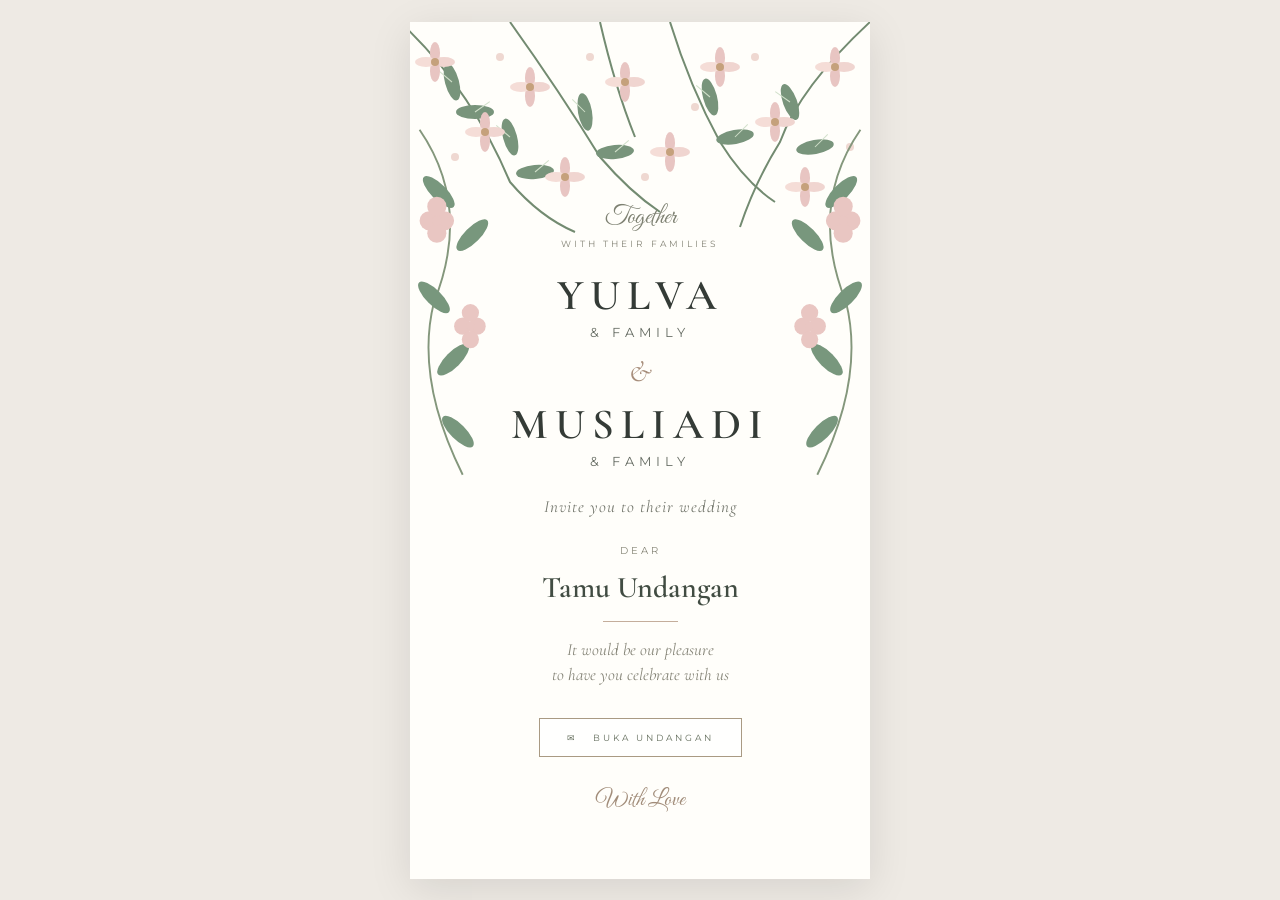
==== commit ed9ccc6d: "Update index.html" ====
--- a/index.html
+++ b/index.html
@@ -1,1857 +1,450 @@
+
 <!DOCTYPE html>
-<html lang="en">
-
-    <head>
-        <meta charset="utf-8">
-        <title>Wedding Invitation</title>
-        <meta content="width=device-width, initial-scale=1.0" name="viewport">
-        <meta content="" name="keywords">
-        <meta content="" name="description">
-
-        <!-- Google Web Fonts -->
-        <link rel="preconnect" href="https://fonts.googleapis.com">
-        <link rel="preconnect" href="https://fonts.gstatic.com" crossorigin>
-        <link href="https://fonts.googleapis.com/css2?family=Cormorant+Garamond:wght@400;500;600;700&family=Lato:wght@300;400;500;600;700&family=Great+Vibes&family=Montserrat:wght@400;500;600;700&display=swap" rel="stylesheet">
-
-        <!-- Icon Font Stylesheet -->
-        <link rel="stylesheet" href="https://use.fontawesome.com/releases/v5.15.4/css/all.css"/>
-        <link href="https://cdn.jsdelivr.net/npm/bootstrap-icons@1.4.1/font/bootstrap-icons.css" rel="stylesheet">
-
-        <!-- Libraries Stylesheet -->
-        <link href="lib/animate/animate.min.css" rel="stylesheet">
-        <link href="lib/lightbox/css/lightbox.min.css" rel="stylesheet">
-
-
-        <!-- Customized Bootstrap Stylesheet -->
-        <link href="css/bootstrap.min.css" rel="stylesheet">
-
-        <!-- Template Stylesheet -->
-        <link href="css/style.css" rel="stylesheet">
-    </head>
-
-    <body data-bs-spy="scroll" data-bs-target="#navBar" id="weddingHome">
-
-        <!-- Spinner Start -->
-        <div id="spinner" class="show w-100 vh-100 bg-white position-fixed translate-middle top-50 start-50  d-flex align-items-center justify-content-center">
-            <div class="spinner-grow text-primary" role="status"></div>
+<html lang="id">
+<head>
+<meta charset="UTF-8">
+<meta name="viewport" content="width=device-width, initial-scale=1.0">
+
+<title>The Wedding of Yulva & Musliadi</title>
+
+<link rel="preconnect" href="https://fonts.googleapis.com">
+<link rel="preconnect" href="https://fonts.gstatic.com" crossorigin>
+
+<link href="https://fonts.googleapis.com/css2?family=Cormorant+Garamond:wght@400;500;600;700&family=Montserrat:wght@300;400;500;600&family=Great+Vibes&display=swap" rel="stylesheet">
+
+<style>
+* {
+    margin: 0;
+    padding: 0;
+    box-sizing: border-box;
+}
+
+body {
+    min-height: 100vh;
+    background: #eeeae4;
+    display: flex;
+    justify-content: center;
+    align-items: center;
+    padding: 20px;
+    font-family: 'Montserrat', sans-serif;
+}
+
+/* HALAMAN UNDANGAN */
+.invitation {
+    width: 100%;
+    max-width: 460px;
+    min-height: 680px;
+    background: #fffefa;
+    position: relative;
+    overflow: hidden;
+    text-align: center;
+    box-shadow: 0 10px 40px rgba(0,0,0,0.10);
+}
+
+/* AREA KONTEN */
+.content {
+    position: relative;
+    z-index: 3;
+    padding: 180px 25px 65px;
+}
+
+/* ORNAMEN BUNGA */
+.flower-top {
+    position: absolute;
+    width: 100%;
+    height: 250px;
+    top: 0;
+    left: 0;
+    z-index: 2;
+    pointer-events: none;
+}
+
+.flower-left {
+    position: absolute;
+    width: 115px;
+    height: 370px;
+    left: 0;
+    top: 100px;
+    z-index: 2;
+    pointer-events: none;
+}
+
+.flower-right {
+    position: absolute;
+    width: 115px;
+    height: 370px;
+    right: 0;
+    top: 100px;
+    transform: scaleX(-1);
+    z-index: 2;
+    pointer-events: none;
+}
+
+/* TEKS */
+.small-title {
+    font-family: 'Great Vibes', cursive;
+    font-size: 25px;
+    color: #7e8172;
+    margin-bottom: 5px;
+}
+
+.subtitle {
+    font-size: 9px;
+    letter-spacing: 3px;
+    color: #858477;
+    margin-bottom: 25px;
+}
+
+.couple-name {
+    font-family: 'Cormorant Garamond', serif;
+    font-size: 43px;
+    line-height: 1;
+    letter-spacing: 7px;
+    font-weight: 600;
+    color: #343b36;
+    text-transform: uppercase;
+}
+
+.couple-lastname {
+    font-size: 13px;
+    letter-spacing: 5px;
+    color: #656b62;
+    margin-top: 7px;
+}
+
+.ampersand {
+    font-family: 'Cormorant Garamond', serif;
+    font-size: 30px;
+    font-style: italic;
+    color: #a78d7a;
+    margin: 13px 0;
+}
+
+.invite-text {
+    font-family: 'Cormorant Garamond', serif;
+    font-style: italic;
+    font-size: 17px;
+    letter-spacing: 1px;
+    color: #74776d;
+    margin-top: 27px;
+    margin-bottom: 27px;
+}
+
+/* NAMA TAMU */
+.guest-section {
+    margin-top: 10px;
+}
+
+.guest-label {
+    font-size: 10px;
+    letter-spacing: 3px;
+    color: #888779;
+    margin-bottom: 12px;
+}
+
+.guest-name {
+    font-family: 'Cormorant Garamond', serif;
+    font-size: 30px;
+    font-weight: 600;
+    color: #414c42;
+    overflow-wrap: anywhere;
+    padding: 0 10px;
+}
+
+.guest-line {
+    width: 75px;
+    height: 1px;
+    background: #c4ad9b;
+    margin: 15px auto;
+}
+
+.guest-description {
+    font-family: 'Cormorant Garamond', serif;
+    font-size: 17px;
+    font-style: italic;
+    color: #858477;
+    line-height: 1.5;
+}
+
+/* TOMBOL */
+.open-button {
+    display: inline-block;
+    margin-top: 30px;
+    padding: 13px 27px;
+    border: 1px solid #a99a83;
+    color: #66705f;
+    text-decoration: none;
+    font-size: 9px;
+    letter-spacing: 3px;
+    transition: 0.4s;
+    background: rgba(255,255,255,0.85);
+}
+
+.open-button:hover {
+    background: #87917e;
+    color: white;
+}
+
+/* FOOTER */
+.footer {
+    font-family: 'Great Vibes', cursive;
+    font-size: 23px;
+    color: #a18c79;
+    margin-top: 28px;
+}
+
+/* RESPONSIVE HP */
+@media (max-width: 480px) {
+
+    body {
+        padding: 10px;
+    }
+
+    .invitation {
+        min-height: 680px;
+    }
+
+    .content {
+        padding-top: 180px;
+        padding-left: 18px;
+        padding-right: 18px;
+    }
+
+    .flower-top {
+        height: 220px;
+    }
+
+    .flower-left,
+    .flower-right {
+        width: 90px;
+        height: 330px;
+    }
+
+    .couple-name {
+        font-size: 37px;
+        letter-spacing: 5px;
+    }
+
+    .guest-name {
+        font-size: 27px;
+    }
+}
+</style>
+</head>
+
+<body>
+
+<div class="invitation">
+
+    <!-- BUNGA BAGIAN ATAS -->
+    <svg class="flower-top" viewBox="0 0 460 250"
+         preserveAspectRatio="xMidYMin slice"
+         xmlns="http://www.w3.org/2000/svg">
+
+        <defs>
+            <g id="leaf">
+                <ellipse cx="0" cy="0" rx="7" ry="19"
+                         fill="#78947b"
+                         transform="rotate(35)"/>
+                <path d="M0 0 Q0 -10 0 -18"
+                      stroke="#d1e0ca" fill="none"/>
+            </g>
+
+            <g id="pinkflower">
+                <ellipse cx="0" cy="-9" rx="5" ry="11" fill="#e8c5c2"/>
+                <ellipse cx="9" cy="0" rx="5" ry="11" fill="#f0d5d0" transform="rotate(90 9 0)"/>
+                <ellipse cx="0" cy="9" rx="5" ry="11" fill="#e8c5c2"/>
+                <ellipse cx="-9" cy="0" rx="5" ry="11" fill="#f5ddd7" transform="rotate(90 -9 0)"/>
+                <circle cx="0" cy="0" r="4" fill="#c5a17c"/>
+            </g>
+        </defs>
+
+        <!-- Cabang -->
+        <g fill="none" stroke="#738b71" stroke-width="2">
+            <path d="M-10 0 Q60 65 100 160 Q130 195 165 210"/>
+            <path d="M100 0 Q150 70 190 135 Q220 170 250 190"/>
+            <path d="M260 0 Q280 65 310 120 Q335 160 365 180"/>
+            <path d="M460 0 Q390 65 370 120 Q345 160 330 205"/>
+            <path d="M190 0 Q205 65 225 115"/>
+        </g>
+
+        <!-- Daun -->
+        <g>
+            <use href="#leaf" x="42" y="60" transform="rotate(-50 42 60)"/>
+            <use href="#leaf" x="65" y="90" transform="rotate(55 65 90)"/>
+            <use href="#leaf" x="100" y="115" transform="rotate(-50 100 115)"/>
+            <use href="#leaf" x="125" y="150" transform="rotate(50 125 150)"/>
+            <use href="#leaf" x="175" y="90" transform="rotate(-45 175 90)"/>
+            <use href="#leaf" x="205" y="130" transform="rotate(50 205 130)"/>
+            <use href="#leaf" x="300" y="75" transform="rotate(-50 300 75)"/>
+            <use href="#leaf" x="325" y="115" transform="rotate(45 325 115)"/>
+            <use href="#leaf" x="380" y="80" transform="rotate(-55 380 80)"/>
+            <use href="#leaf" x="405" y="125" transform="rotate(45 405 125)"/>
+        </g>
+
+        <!-- Bunga -->
+        <g>
+            <use href="#pinkflower" x="25" y="40"/>
+            <use href="#pinkflower" x="75" y="110"/>
+            <use href="#pinkflower" x="120" y="65"/>
+            <use href="#pinkflower" x="155" y="155"/>
+            <use href="#pinkflower" x="215" y="60"/>
+            <use href="#pinkflower" x="260" y="130"/>
+            <use href="#pinkflower" x="310" y="45"/>
+            <use href="#pinkflower" x="365" y="100"/>
+            <use href="#pinkflower" x="425" y="45"/>
+            <use href="#pinkflower" x="395" y="165"/>
+        </g>
+
+        <!-- Bunga kecil -->
+        <g fill="#efd8d1">
+            <circle cx="45" cy="135" r="4"/>
+            <circle cx="90" cy="35" r="4"/>
+            <circle cx="180" cy="35" r="4"/>
+            <circle cx="235" cy="155" r="4"/>
+            <circle cx="285" cy="85" r="4"/>
+            <circle cx="345" cy="35" r="4"/>
+            <circle cx="440" cy="125" r="4"/>
+        </g>
+    </svg>
+
+    <!-- BUNGA SISI KIRI -->
+    <svg class="flower-left" viewBox="0 0 120 370"
+         xmlns="http://www.w3.org/2000/svg">
+
+        <path d="M10 0 Q65 80 25 180 Q5 260 55 360"
+              fill="none" stroke="#84977c" stroke-width="2"/>
+
+        <g fill="#78977d">
+            <ellipse cx="30" cy="65" rx="8" ry="22" transform="rotate(-45 30 65)"/>
+            <ellipse cx="65" cy="110" rx="8" ry="22" transform="rotate(45 65 110)"/>
+            <ellipse cx="25" cy="175" rx="8" ry="22" transform="rotate(-45 25 175)"/>
+            <ellipse cx="45" cy="240" rx="8" ry="22" transform="rotate(45 45 240)"/>
+            <ellipse cx="50" cy="315" rx="8" ry="22" transform="rotate(-45 50 315)"/>
+        </g>
+
+        <g fill="#e9c6c2">
+            <circle cx="20" cy="95" r="10"/>
+            <circle cx="36" cy="95" r="10"/>
+            <circle cx="28" cy="80" r="10"/>
+            <circle cx="28" cy="108" r="10"/>
+            <circle cx="28" cy="95" r="5"/>
+
+            <circle cx="55" cy="205" r="9"/>
+            <circle cx="70" cy="205" r="9"/>
+            <circle cx="63" cy="191" r="9"/>
+            <circle cx="63" cy="219" r="9"/>
+            <circle cx="63" cy="205" r="4"/>
+        </g>
+    </svg>
+
+    <!-- BUNGA SISI KANAN -->
+    <svg class="flower-right" viewBox="0 0 120 370"
+         xmlns="http://www.w3.org/2000/svg">
+
+        <path d="M10 0 Q65 80 25 180 Q5 260 55 360"
+              fill="none" stroke="#84977c" stroke-width="2"/>
+
+        <g fill="#78977d">
+            <ellipse cx="30" cy="65" rx="8" ry="22" transform="rotate(-45 30 65)"/>
+            <ellipse cx="65" cy="110" rx="8" ry="22" transform="rotate(45 65 110)"/>
+            <ellipse cx="25" cy="175" rx="8" ry="22" transform="rotate(-45 25 175)"/>
+            <ellipse cx="45" cy="240" rx="8" ry="22" transform="rotate(45 45 240)"/>
+            <ellipse cx="50" cy="315" rx="8" ry="22" transform="rotate(-45 50 315)"/>
+        </g>
+
+        <g fill="#e9c6c2">
+            <circle cx="20" cy="95" r="10"/>
+            <circle cx="36" cy="95" r="10"/>
+            <circle cx="28" cy="80" r="10"/>
+            <circle cx="28" cy="108" r="10"/>
+            <circle cx="28" cy="95" r="5"/>
+
+            <circle cx="55" cy="205" r="9"/>
+            <circle cx="70" cy="205" r="9"/>
+            <circle cx="63" cy="191" r="9"/>
+            <circle cx="63" cy="219" r="9"/>
+            <circle cx="63" cy="205" r="4"/>
+        </g>
+    </svg>
+
+
+    <!-- KONTEN UNDANGAN -->
+    <div class="content">
+
+        <p class="small-title">
+            Together
+        </p>
+
+        <p class="subtitle">
+            WITH THEIR FAMILIES
+        </p>
+
+        <h1 class="couple-name">
+            YULVA
+        </h1>
+
+        <p class="couple-lastname">
+            & FAMILY
+        </p>
+
+        <div class="ampersand">&</div>
+
+        <h1 class="couple-name">
+            MUSLIADI
+        </h1>
+
+        <p class="couple-lastname">
+            & FAMILY
+        </p>
+
+        <p class="invite-text">
+            Invite you to their wedding
+        </p>
+
+        <div class="guest-section">
+
+            <p class="guest-label">
+                DEAR
+            </p>
+
+            <div class="guest-name" id="guestName">
+                Tamu Undangan
+            </div>
+
+            <div class="guest-line"></div>
+
+            <p class="guest-description">
+                It would be our pleasure<br>
+                to have you celebrate with us
+            </p>
+
         </div>
-        <!-- Spinner End -->
-
-
-        <!-- Navbar start -->
-        <div class="container-fluid sticky-top px-0">
-            <div class="container-fluid">
-                <div class="container px-0">
-                    <nav class="navbar navbar-light navbar-expand-xl" id="navBar">
-                        <a href="index.html" class="navbar-brand">
-                            <h4 class="text-primary display-6 fw-bold mb-0">Musliadi<strong class="text-secondary">&</strong>Yulva</h4>
-                        </a>
-                        <button class="navbar-toggler py-2 px-3" type="button" data-bs-toggle="collapse" data-bs-target="#navbarCollapse">
-                            <span class="fa fa-bars text-primary"></span>
-                        </button>
-                        <div class="collapse navbar-collapse py-3" id="navbarCollapse">
-                            <div class="navbar-nav mx-auto border-top">
-                                <a href="#weddingHome" class="nav-item nav-link active">Home</a>
-                                <a href="#weddingAbout" class="nav-item nav-link">About</a>
-                                <a href="#weddingStory" class="nav-item nav-link">Story</a>
-                                <a href="#weddingGallery" class="nav-item nav-link">Gallery</a>
-                                <!-- <a href="#weddingTimeline" class="nav-item nav-link">Timeline</a>
-                                    <a href="#weddingRsvp" class="nav-item nav-link">RSVP</a> -->
-                            </div>
-                            <!-- <div class="d-flex align-items-center flex-nowrap pt-xl-0">
-                                <a href="#weddingRsvp" class="btn btn-primary btn-primary-outline-0 py-2 px-4 ms-4">Book Attendance</a>
-                            </div> -->
-                        </div>
-                    </nav>
-                </div>
-            </div>
-        </div>
-        <!-- Navbar End -->
-
-
-
-        
-<!-- Guest Name Start -->
-
-<style>
-    .guest-greeting {
-        background: #fffaf7;
-        padding: 32px 15px 25px;
-        text-align: center;
-    }
-
-    /* Tulisan Kepada Yth. */
-    .guest-greeting .guest-label {
-        font-family: 'Lato', sans-serif;
-        color: #9b7653;
-        font-size: 15px;
-        font-weight: 400;
-        letter-spacing: 1px;
-        margin-bottom: 10px;
-    }
-
-    /* Nama tamu */
-    .guest-greeting .guest-name {
-        font-family: 'Cormorant Garamond', serif;
-        color: #8b6548;
-        font-size: clamp(30px, 5vw, 43px);
-        font-weight: 600;
-        line-height: 1.3;
-        margin: 0;
-        overflow-wrap: anywhere;
-    }
-
-    /* Tampilan HP */
-    @media (max-width: 576px) {
-        .guest-greeting {
-            padding: 25px 15px 20px;
-        }
-
-        .guest-greeting .guest-name {
-            font-size: 32px;
-        }
-
-        .guest-greeting .guest-label {
-            font-size: 13px;
-        }
-    }
-</style>
-
-<section class="guest-greeting" aria-label="Nama tamu undangan">
-
-    <p class="guest-label">Kepada Yth.</p>
-
-    <h2 class="guest-name" id="guestName">
-        Tamu Undangan
-    </h2>
-
-    <p class="guest-label mt-2 mb-0">
-        Dengan hormat, kami mengundang Anda
-    </p>
-
-</section>
-
-<!-- Guest Name End -->
-
-
-        <!-- Carousel Start -->
-        
-
-<style>
-    /* =====================================
-       WEDDING CAROUSEL
-    ===================================== */
-
-    .carousel-header {
-        width: 100%;
-        overflow: hidden;
-    }
-
-    .carousel-header .carousel-item {
-        position: relative;
-        height: 700px;
-        overflow: hidden;
-        background: #222;
-    }
-
-    /* Foto */
-    .carousel-header .carousel-item img {
-        display: block;
-        width: 100%;
-        height: 100%;
-        object-fit: cover;
-        object-position: center center;
-    }
-
-    /* Overlay foto */
-    .carousel-header .carousel-item::before {
-        content: "";
-        position: absolute;
-        inset: 0;
-        background: rgba(0, 0, 0, 0.40);
-        z-index: 1;
-    }
-
-    /* Caption tepat di tengah */
-    .carousel-header .carousel-caption {
-        position: absolute;
-        inset: 0;
-        width: 100%;
-        height: 100%;
-        padding: 20px;
-        margin: 0;
-
-        display: flex !important;
-        flex-direction: column;
-        justify-content: center;
-        align-items: center;
-
-        text-align: center !important;
-        transform: none !important;
-
-        z-index: 2;
-    }
-
-    /* Pembungkus tulisan */
-    .carousel-header .caption-content {
-        width: 100%;
-        max-width: 900px;
-        margin: 0 auto;
-        text-align: center !important;
-    }
-
-    /* Semua tulisan rata tengah */
-    .carousel-header .caption-content h1,
-    .carousel-header .caption-content h4 {
-        width: 100%;
-        text-align: center !important;
-    }
-
-    /* Nama pengantin */
-    .carousel-header .caption-content h1 {
-        font-size: clamp(2.5rem, 6vw, 5.5rem);
-        font-weight: 700;
-        line-height: 1.2;
-        margin-bottom: 25px;
-    }
-
-    /* Tulisan Arab, judul dan tanggal */
-    .carousel-header .caption-content h4 {
-        font-size: clamp(0.8rem, 2vw, 1.25rem);
-        letter-spacing: 3px;
-        line-height: 1.7;
-    }
-
-    /* Bingkai tulisan */
-    .carousel-header .caption-border {
-        display: inline-block;
-        max-width: 100%;
-        padding: 12px 20px;
-        margin-bottom: 25px;
-        border-top: 2px double rgba(255, 255, 255, 0.8);
-        border-bottom: 2px double rgba(255, 255, 255, 0.8);
-        text-align: center;
-    }
-
-    /* Indikator dan tombol */
-    .carousel-header .carousel-indicators,
-    .carousel-header .carousel-control-prev,
-    .carousel-header .carousel-control-next {
-        z-index: 3;
-    }
-
-    /* =====================================
-       TABLET
-    ===================================== */
-
-    @media (max-width: 991px) {
-        .carousel-header .carousel-item {
-            height: 600px;
-        }
-
-        .carousel-header .carousel-caption {
-            padding: 20px 50px;
-        }
-    }
-
-    /* =====================================
-       MOBILE
-    ===================================== */
-
-    @media (max-width: 767px) {
-        .carousel-header .carousel-item {
-            height: 600px;
-        }
-
-        .carousel-header .carousel-caption {
-            padding: 15px 35px;
-        }
-
-        .carousel-header .caption-content {
-            max-width: 100%;
-        }
-
-        .carousel-header .caption-content h1 {
-            font-size: 2.5rem;
-            margin-bottom: 20px;
-        }
-
-        .carousel-header .caption-content h4 {
-            font-size: 0.75rem;
-            letter-spacing: 1.5px;
-        }
-
-        .carousel-header .caption-border {
-            padding: 10px;
-            margin-bottom: 20px;
-        }
-    }
-</style>
-
-
-<!-- Wedding Carousel Start -->
-<div class="container-fluid carousel-header px-0">
-
-    <div id="carouselId"
-         class="carousel slide"
-         data-bs-ride="carousel"
-         data-bs-interval="5000">
-
-        <!-- Indicators -->
-        <div class="carousel-indicators">
-
-            <button type="button"
-                    data-bs-target="#carouselId"
-                    data-bs-slide-to="0"
-                    class="active"
-                    aria-current="true"
-                    aria-label="Slide 1"></button>
-
-            <button type="button"
-                    data-bs-target="#carouselId"
-                    data-bs-slide-to="1"
-                    aria-label="Slide 2"></button>
-
-            <button type="button"
-                    data-bs-target="#carouselId"
-                    data-bs-slide-to="2"
-                    aria-label="Slide 3"></button>
-
-        </div>
-
-
-        <div class="carousel-inner">
-
-            <!-- SLIDE 1 -->
-            <div class="carousel-item active">
-
-                <img src="slide1.jpg"
-                     alt="Foto Yulva dan Adi">
-
-                <div class="carousel-caption">
-
-                    <div class="caption-content animated zoomIn">
-
-                        <div class="caption-border">
-
-                            <h4 class="text-white text-uppercase fw-bold mb-0">
-                                بِسْمِ اللَّهِ الرَّحْمَنِ الرَّحِيْمِ
-                            </h4>
-
-                            <h4 class="text-white text-uppercase wedding-heading mb-0">
-                                WE ARE GETTING MARRIED
-                            </h4>
-
-                        </div>
-
-                        <h1 class="text-capitalize text-white">
-                            Yulva
-                            <i class="fa fa-heart text-primary"></i>
-                            Musliadi
-                        </h1>
-
-                        <div class="caption-border">
-
-                            <h4 class="text-white text-uppercase fw-bold mb-0">
-                             12 December 2026
-                            </h4>
-
-                        </div>
-
-                    </div>
-
-                </div>
-            </div>
-
-
-            <!-- SLIDE 2 -->
-            <div class="carousel-item">
-
-                <img src="slide3.jpg"
-                     alt="Foto Yulva dan Adi">
-
-                <div class="carousel-caption">
-
-                    <div class="caption-content animated zoomIn">
-
-                        <div class="caption-border">
-
-                            <h4 class="text-white text-uppercase fw-bold mb-0">
-                                بِسْمِ اللَّهِ الرَّحْمَنِ الرَّحِيْمِ
-                            </h4>
-
-                            <h4 class="text-white text-uppercase wedding-heading mb-0">
-                                WE ARE GETTING MARRIED
-                            </h4>
-
-                        </div>
-
-                        <h1 class="text-capitalize text-white">
-                            Yulva
-                            <i class="fa fa-heart text-primary"></i>
-                            Musliadi
-                        </h1>
-
-                        <div class="caption-border">
-
-                            <h4 class="text-white text-uppercase fw-bold mb-0">
-                                 12 December 2026
-                            </h4>
-
-                        </div>
-
-                    </div>
-
-                </div>
-            </div>
-
-
-            <!-- SLIDE 3 -->
-            <div class="carousel-item">
-
-                <img src="slide4.jpg"
-                     alt="Foto Yulva dan Adi">
-
-                <div class="carousel-caption">
-
-                    <div class="caption-content animated zoomIn">
-
-                        <div class="caption-border">
-
-                            <h4 class="text-white text-uppercase fw-bold mb-0">
-                                بِسْمِ اللَّهِ الرَّحْمَنِ الرَّحِيْمِ
-                            </h4>
-
-                            <h4 class="text-white text-uppercase wedding-heading mb-0">
-                                WE ARE GETTING MARRIED
-                            </h4>
-
-                        </div>
-
-                        <h1 class="text-capitalize text-white">
-                            Yulva
-                            <i class="fa fa-heart text-primary"></i>
-                            Musliadi
-                        </h1>
-
-                        <div class="caption-border">
-
-                            <h4 class="text-white text-uppercase fw-bold mb-0">
-                                 12 December 2026
-                            </h4>
-
-                        </div>
-
-                    </div>
-
-                </div>
-            </div>
-
-        </div>
-
-
-        <!-- Previous Button -->
-        <button class="carousel-control-prev"
-                type="button"
-                data-bs-target="#carouselId"
-                data-bs-slide="prev">
-
-            <span class="carousel-control-prev-icon"
-                  aria-hidden="true"></span>
-
-            <span class="visually-hidden">Previous</span>
-
-        </button>
-
-
-        <!-- Next Button -->
-        <button class="carousel-control-next"
-                type="button"
-                data-bs-target="#carouselId"
-                data-bs-slide="next">
-
-            <span class="carousel-control-next-icon"
-                  aria-hidden="true"></span>
-
-            <span class="visually-hidden">Next</span>
-
-        </button>
+
+        <a href="main.html" class="open-button">
+            ✉ &nbsp; BUKA UNDANGAN
+        </a>
+
+        <p class="footer">
+            With Love
+        </p>
 
     </div>
 
 </div>
-<!-- Wedding Carousel End -->
-
-<!-- Wedding Carousel End -->
-
-        <!-- Carousel End -->
-
-
-        <!-- Hello! Start -->
-        <style>
-    /* Ukuran foto pengantin */
-    #weddingAbout .img-border {
-        width: 220px;
-        height: 280px;
-        object-fit: cover;
-        flex-shrink: 0;
-    }
-
-    /* Posisi foto dan teks */
-    #weddingAbout .bride-content,
-    #weddingAbout .groom-content {
-        display: flex;
-        align-items: center;
-        gap: 15px;
-    }
-
-    #weddingAbout .bride-content {
-        justify-content: flex-end;
-    }
-
-    #weddingAbout .groom-content {
-        justify-content: flex-start;
-    }
-
-    /* Tampilan tablet dan HP */
-    @media (max-width: 991px) {
-        #weddingAbout .bride-content,
-        #weddingAbout .groom-content {
-            justify-content: center;
-        }
-
-        #weddingAbout .img-border {
-            width: 180px;
-            height: 230px;
-        }
-    }
-
-    @media (max-width: 576px) {
-        #weddingAbout .bride-content,
-        #weddingAbout .groom-content {
-            gap: 10px;
-        }
-
-        #weddingAbout .img-border {
-            width: 130px;
-            height: 170px;
-        }
-
-        #weddingAbout h3 {
-            font-size: 20px;
-        }
-
-        #weddingAbout p {
-            font-size: 12px;
-            line-height: 22px !important;
-        }
-
-        #weddingAbout .fa-heart {
-            font-size: 35px;
-        }
-    }
-</style>
-
-<div class="container-fluid position-relative py-5" id="weddingAbout">
-
-    <div class="position-absolute" style="top: -35px; right: 0;">
-        <img src="tamp-bg-1.png" class="img-fluid" alt="">
-    </div>
-
-    <div class="position-absolute" style="top: -10px; left: 0; transform: rotate(150deg);">
-        <img src="tamp-bg-1.png" class="img-fluid" alt="">
-    </div>
-
-    <div class="container position-relative py-5">
-
-        <div class="mx-auto text-center mb-5 wow fadeInUp"
-             data-wow-delay="0.1s" style="max-width: 800px;">
-            <h1 class="text-primary display-1">Hello!</h1>
-            <h4 class="text-dark mb-0 invitation-heading">We invite you to celebrate our wedding</h4>
-        </div>
-
-        <div class="row g-4 align-items-center">
-
-            <!-- Bride -->
-<div class="col-lg-5 wow fadeInUp" data-wow-delay="0.3s">
-    <div class="bride-content">
-        <div class="text-end my-auto">
-            <h3 class="text-primary mb-3 bride-name">Yulva Sulistia</h3>
-            <p class="text-dark mb-0 bride-description">
-                Anak kedua dari pasangan<br>
-                Bapak Legiman & Ibu Mariani br. Purba
-            </p>
-        </div>
-
-        <img src="yulva.jpeg" class="img-fluid img-border" alt="Yulva">
-    </div>
-</div>
-
-<!-- Heart -->
-<div class="col-lg-2 wow fadeIn" data-wow-delay="0.5s">
-    <div class="d-flex align-items-center justify-content-center">
-        <i class="fa fa-heart fa-5x text-primary"></i>
-    </div>
-</div>
-
-<!-- Groom -->
-<div class="col-lg-5 wow fadeInUp" data-wow-delay="0.3s">
-    <div class="groom-content">
-        <img src="adi.jpeg" class="img-fluid img-border" alt="Musliadi">
-
-        <div class="my-auto">
-            <h3 class="text-primary mb-3 groom-name">Musliadi</h3>
-            <p class="text-dark mb-0 groom-description">
-                Anak kedua dari pasangan<br>
-                Bapak Lamuse Laupe & Ibu Suriani
-            </p>
-        </div>
-    </div>
-</div>
-
-        </div>
-    </div>
-</div>
-        <!-- Hello! End -->
-
-
-        
-<!-- About / Wedding Prayer Start -->
-<div class="container-fluid position-relative overflow-hidden bg-secondary py-5">
-
-    <!-- Decorative Flowers -->
-    <img src="bg-flower.png"
-         class="img-fluid position-absolute top-0"
-         style="right: -15px; transform: rotate(270deg); opacity: 0.5;"
-         alt="">
-
-    <img src="bg-flower.png"
-         class="img-fluid position-absolute"
-         style="bottom: 10px; left: -15px; transform: rotate(90deg); opacity: 0.5;"
-         alt="">
-
-    <div class="container py-5 position-relative">
-        <div class="row justify-content-center text-center">
-
-            <div class="col-lg-9 wow fadeIn" data-wow-delay="0.2s">
-
-                <!-- Section Title -->
-                <h5 class="text-uppercase text-primary fw-bold mb-3">
-                    Doa Pernikahan
-                </h5>
-
-                <h1 class="display-5 text-white mb-5">
-                    Semoga Menjadi Keluarga Sakinah, Mawaddah, Warahmah
-                </h1>
-
-                <!-- Couple Photo -->
-                <div class="row justify-content-center mb-5">
-                    <div class="col-lg-9 col-md-10 col-12">
-
-                        <div class="border-white bg-primary p-2"
-                             style="border-style: double; border-width: 5px;">
-
-                            <img src="slide1.jpg"
-                                 class="img-fluid w-100"
-                                 alt="Foto Yulva dan Adi">
-
-                        </div>
-
-                    </div>
-                </div>
-
-                <!-- Wedding Prayer -->
-                <div class="px-lg-5">
-
-                    <h2 class="text-white fw-bold mb-4">
-                        Yulva & Musliadi
-                    </h2>
-
-                    <p class="text-white fs-5 mb-4">
-                        بَارَكَ اللَّهُ لَكَ وَبَارَكَ عَلَيْكَ
-                        وَجَمَعَ بَيْنَكُمَا فِي خَيْرٍ
-                    </p>
-
-                    <p class="text-white fs-5 mb-4">
-                        "Baarakallahu laka, wa baaraka 'alaika,
-                        wa jama'a bainakumaa fii khair."
-                    </p>
-
-                    <p class="text-white fs-5 mb-4">
-                        Semoga Allah SWT senantiasa melimpahkan
-                        keberkahan kepada kalian berdua, menyatukan
-                        hati dalam kebaikan, serta menjadikan rumah
-                        tangga yang penuh cinta, kasih sayang,
-                        dan ketentraman.
-                    </p>
-
-                    <p class="text-white fs-5 mb-0">
-                        Semoga selalu saling menjaga dalam suka
-                        maupun duka, saling menguatkan dalam setiap
-                        ujian, dan bersama-sama meraih ridha Allah
-                        SWT hingga Jannah-Nya.
-                    </p>
-
-                </div>
-
-            </div>
-
-        </div>
-    </div>
-</div>
-<!-- About / Wedding Prayer End -->
-
-
-
-        
-<!-- Story Start -->
-
-<style>
-    /* =====================================
-       UKURAN DAN TAMPILAN FOTO LOVE STORY
-       ===================================== */
-
-    #weddingStory .story-img {
-        width: 100%;
-        height: 300px;
-        object-fit: cover;
-        object-position: center center;
-    }
-
-    /* =====================================
-       PENGATURAN POSISI FOTO SECARA MANUAL
-       Format: object-position: horizontal vertical;
-       ===================================== */
-
-    /* Foto First Meet */
-    #weddingStory .story-1 {
-        object-position: 50% 20%;
-    }
-
-    /* Foto First Date */
-    #weddingStory .story-2 {
-        object-position: 50% 90%;
-    }
-
-    /* Foto Engagement */
-    #weddingStory .story-3 {
-        object-position: 50% 50%;
-    }
-
-    /* Tampilan Tablet */
-    @media (max-width: 768px) {
-        #weddingStory .story-img {
-            height: 250px;
-        }
-    }
-
-    /* Tampilan HP */
-    @media (max-width: 576px) {
-        #weddingStory .story-img {
-            height: 220px;
-        }
-    }
-</style>
-
-<div class="container-fluid story position-relative py-5" id="weddingStory">
-
-    <!-- Dekorasi -->
-    <div class="position-absolute" style="top: -50px; right: 0;">
-        <img src="tamp-bg-1.png" class="img-fluid" alt="">
-    </div>
-
-    <div class="position-absolute" style="top: -15px; left: 0; transform: rotate(150deg);">
-        <img src="tamp-bg-1.png" class="img-fluid" alt="">
-    </div>
-
-    <div class="container position-relative py-5">
-
-        <!-- Judul -->
-        <div class="text-center mb-5 wow fadeInUp" data-wow-delay="0.1s">
-            <h5 class="text-uppercase text-primary fw-bold mb-3">
-                Our Journey
-            </h5>
-
-            <h1 class="display-4">Our Love Story</h1>
-
-            <p class="text-muted mt-3">
-                Every love story is beautiful, but ours is my favorite.
-            </p>
-        </div>
-
-        <div class="story-timeline">
-
-            <!-- First Meet -->
-            <div class="row align-items-stretch wow fadeInUp mb-4"
-                 data-wow-delay="0.2s">
-
-                <div class="col-md-6 text-md-end border-top border-end border-secondary p-4">
-                    <div class="d-flex align-items-center h-100">
-                        <img src="meeting.jpeg"
-                             class="img-fluid w-100 img-border story-img story-1"
-                             alt="First Meet">
-                    </div>
-                </div>
-
-                <div class="col-md-6 border-start border-top border-secondary p-4">
-                    <div class="h-100 d-flex flex-column justify-content-center bg-secondary p-4">
-
-                        <h4 class="text-dark mb-2">First Meet</h4>
-
-                        <p class="text-uppercase text-primary mb-3"
-                           style="letter-spacing: 3px;">
-                            30 Mei 2023
-                        </p>
-
-                        <p class="m-0 fs-5">
-                            Every beautiful story has a beginning, and ours began
-                            with a simple meeting. We never knew that a little
-                            moment would become the beginning of something so meaningful.
-                        </p>
-
-                    </div>
-                </div>
-
-            </div>
-
-            <!-- First Date -->
-            <div class="row flex-column-reverse flex-md-row align-items-stretch wow fadeInUp mb-4"
-                 data-wow-delay="0.3s">
-
-                <div class="col-md-6 text-md-end border-top border-end border-secondary p-4">
-                    <div class="h-100 d-flex flex-column justify-content-center bg-secondary p-4">
-
-                        <h4 class="text-dark mb-2">First Date</h4>
-
-                        <p class="text-uppercase text-primary mb-3"
-                           style="letter-spacing: 3px;">
-                            19 September 2023
-                        </p>
-
-                        <p class="m-0 fs-5">
-                            Our first date was filled with little smiles, endless
-                            conversations, and unforgettable moments. It was the
-                            day we realized that being together felt like home.
-                        </p>
-
-                    </div>
-                </div>
-
-                <div class="col-md-6 border-start border-top border-secondary p-4">
-                    <div class="d-flex align-items-center h-100">
-                        <img src="dating.jpeg"
-                             class="img-fluid w-100 img-border story-img story-2"
-                             alt="First Date">
-                    </div>
-                </div>
-
-            </div>
-
-            <!-- Engagement -->
-            <div class="row align-items-stretch wow fadeInUp"
-                 data-wow-delay="0.4s">
-
-                <div class="col-md-6 text-md-end border-top border-end border-bottom border-secondary p-4">
-                    <div class="d-flex align-items-center h-100">
-                        <img src="tunangan.jpg"
-                             class="img-fluid w-100 img-border story-img story-3"
-                             alt="Engagement">
-                    </div>
-                </div>
-
-                <div class="col-md-6 border-start border-top border-bottom border-secondary p-4">
-                    <div class="h-100 d-flex flex-column justify-content-center bg-secondary p-4">
-
-                        <h4 class="text-dark mb-2">Engagement</h4>
-
-                        <p class="text-uppercase text-primary mb-3"
-                           style="letter-spacing: 3px;">
-                            25 Oktober 2026
-                        </p>
-
-                        <p class="m-0 fs-5">
-                            With love and sincere promises, we decided to take
-                            another step together. A beautiful promise to keep
-                            choosing each other and to build a future filled with love.
-                        </p>
-
-                    </div>
-                </div>
-
-            </div>
-
-        </div>
-    </div>
-</div>
-
-<!-- Story End -->
-
-
-        <!-- Story End -->
-
-
-        <!--- Wedding Date -->
-        
-<!-- Wedding Date Start -->
-<div class="container-fluid wedding-date-bg position-relative py-5">
-
-    <div class="position-absolute" style="top: -100px; right: 0;">
-        <img src="tamp-bg-1.png" class="img-fluid" alt="">
-    </div>
-
-    <div class="position-absolute" style="top: -80px; left: 0; transform: rotate(150deg);">
-        <img src="tamp-bg-1.png" class="img-fluid" alt="">
-    </div>
-
-    <div class="container py-5 wow zoomIn" data-wow-delay="0.1s">
-
-        <div class="wedding-date text-center bg-light p-5"
-             style="border-style: double !important; border: 15px solid rgba(253, 93, 93, 0.5);">
-
-            <div class="wedding-date-content">
-
-                <!-- Wedding Date -->
-                <div class="d-inline-block border-end-0 border-start-0 border-secondary p-2 mb-4"
-                     style="border-style: double;">
-
-                    <h4 class="text-dark text-uppercase fw-bold mb-0"
-                        style="letter-spacing: 3px;">
-                        12 Desember 2026
-                    </h4>
-
-                </div>
-
-                <!-- Wedding Title -->
-                <h1 class="display-4">
-                    Menuju Hari Bahagia Kami
-                </h1>
-
-                <p class="text-dark fs-5">
-                    Yulva & Musliadi 
-                </p>
-
-                <p class="text-dark fs-5">
-                    Dengan izin Allah SWT, kami akan memulai perjalanan
-                    baru dalam ikatan suci pernikahan.
-                </p>
-
-                <!-- Countdown -->
-                <div id="wedding-countdown"
-                     class="d-flex align-items-center justify-content-center flex-wrap mb-5">
-
-                    <div class="text-dark fs-2 mx-3">
-                        <div id="days" class="fw-bold">00</div>
-                        <span class="fs-6">Hari</span>
-                    </div>
-
-                    <div class="text-dark fs-2 mx-3">
-                        <div id="hours" class="fw-bold">00</div>
-                        <span class="fs-6">Jam</span>
-                    </div>
-
-                    <div class="text-dark fs-2 mx-3">
-                        <div id="minutes" class="fw-bold">00</div>
-                        <span class="fs-6">Menit</span>
-                    </div>
-
-                    <div class="text-dark fs-2 mx-3">
-                        <div id="seconds" class="fw-bold">00</div>
-                        <span class="fs-6">Detik</span>
-                    </div>
-
-                </div>
-
-                <!-- Event Message -->
-                <div id="wedding-message"
-                     class="text-primary fw-bold fs-3 mb-4"
-                     style="display: none;">
-
-                    Alhamdulillah, Hari Bahagia Telah Tiba!
-
-                </div>
-
-                
-
-            </div>
-
-            <!-- Decorative Images -->
-            <div class="position-absolute"
-                 style="top: 15%; right: -30px; transform: rotate(320deg); opacity: 0.5; z-index: 1;">
-
-                <img src="attendance-bg.png" class="img-fluid" alt="">
-
-            </div>
-
-            <div class="position-absolute"
-                 style="top: 15%; left: -10px; transform: rotate(-320deg); opacity: 0.5; z-index: 1;">
-
-                <img src="attendance-bg.png" class="img-fluid" alt="">
-
-            </div>
-
-        </div>
-    </div>
-</div>
-<!-- Wedding Date End -->
-
-
-<!-- Wedding Countdown JavaScript -->
+
 <script>
-
-    // Tanggal dan waktu pernikahan
-    // Format: Tahun-Bulan-Tanggal Jam:Menit:Detik + Zona Waktu
-    // Contoh: 12 Desember 2026 pukul 08.00 WITA
-
-    const weddingDate = new Date("2026-12-12T08:00:00+08:00").getTime();
-
-
-    // Fungsi hitung mundur
-    function updateWeddingCountdown() {
-
-        const now = new Date().getTime();
-
-        const distance = weddingDate - now;
-
-
-        // Jika waktu pernikahan sudah tiba
-        if (distance <= 0) {
-
-            document.getElementById("days").innerHTML = "00";
-            document.getElementById("hours").innerHTML = "00";
-            document.getElementById("minutes").innerHTML = "00";
-            document.getElementById("seconds").innerHTML = "00";
-
-            document.getElementById("wedding-countdown").style.display = "none";
-
-            document.getElementById("wedding-message").style.display = "block";
-
-            clearInterval(countdownInterval);
-
-            return;
-        }
-
-
-        // Menghitung hari, jam, menit, dan detik
-        const days = Math.floor(distance / (1000 * 60 * 60 * 24));
-
-        const hours = Math.floor(
-            (distance % (1000 * 60 * 60 * 24)) / (1000 * 60 * 60)
-        );
-
-        const minutes = Math.floor(
-            (distance % (1000 * 60 * 60)) / (1000 * 60)
-        );
-
-        const seconds = Math.floor(
-            (distance % (1000 * 60)) / 1000
-        );
-
-
-        // Menampilkan hasil ke halaman website
-        document.getElementById("days").innerHTML = String(days).padStart(2, "0");
-
-        document.getElementById("hours").innerHTML = String(hours).padStart(2, "0");
-
-        document.getElementById("minutes").innerHTML = String(minutes).padStart(2, "0");
-
-        document.getElementById("seconds").innerHTML = String(seconds).padStart(2, "0");
-
-    }
-
-
-    // Jalankan pertama kali agar angka langsung muncul
-    updateWeddingCountdown();
-
-
-    // Perbarui setiap 1 detik
-    const countdownInterval = setInterval(updateWeddingCountdown, 1000);
-
+    // Mengambil nama tamu dari link
+    const params = new URLSearchParams(window.location.search);
+
+    const guest = params.get("to");
+
+    // Menampilkan nama tamu
+    document.getElementById("guestName").textContent =
+        guest ? guest.replace(/\+/g, " ") : "Tamu Undangan";
+
+    // Tombol langsung menuju index.html
 </script>
 
-
-
-
-        
-<!-- Gallery Start -->
-<div class="container-fluid gallery position-relative py-5" id="weddingGallery">
-
-    <div class="position-absolute" style="top: -95px; right: 0;">
-        <img src="tamp-bg-1.png" class="img-fluid" alt="">
-    </div>
-
-    <div class="position-absolute" style="top: -80px; left: 0; transform: rotate(150deg);">
-        <img src="tamp-bg-1.png" class="img-fluid" alt="">
-    </div>
-
-    <div class="container position-relative py-5">
-
-        <!-- Judul Gallery -->
-        <div class="text-center mx-auto pb-5 wow fadeInUp"
-             data-wow-delay="0.1s"
-             style="max-width: 800px;">
-
-            <h1 class="display-2 text-dark">Wedding Gallery</h1>
-
-            <p class="fs-5 text-dark">
-                A collection of beautiful moments and memories shared with our beloved family and friends.
-            </p>
-
-        </div>
-
-        <div class="row g-4">
-
-            <!-- FOTO 1 -->
-            <div class="col-6 col-md-6 col-lg-4 col-xl-3 wow fadeInUp" data-wow-delay="0.2s">
-                <div class="gallery-item">
-                    <div class="gallery-img">
-                        <img class="img-fluid w-100" src="foto1.jpg" alt="Wedding Photo 1">
-                        <div class="hover-style"></div>
-                        <div class="search-icon">
-                            <a href="foto1.jpg" data-lightbox="Wedding-Gallery">
-                                <i class="fas fa-plus btn-primary btn-primary-outline-0 p-3"></i>
-                            </a>
-                        </div>
-                    </div>
-                    <div class="gallery-overlay bg-light border-secondary border-top-0 p-4" style="border-style: double;">
-                        <h5>Our Memory</h5>
-                    </div>
-                </div>
-            </div>
-
-            <!-- FOTO 2 -->
-            <div class="col-6 col-md-6 col-lg-4 col-xl-3 wow fadeInUp" data-wow-delay="0.4s">
-                <div class="gallery-item">
-                    <div class="gallery-img">
-                        <img class="img-fluid w-100" src="foto2.jpg" alt="Wedding Photo 2">
-                        <div class="hover-style"></div>
-                        <div class="search-icon">
-                            <a href="foto2.jpg" data-lightbox="Wedding-Gallery">
-                                <i class="fas fa-plus btn-primary btn-primary-outline-0 p-3"></i>
-                            </a>
-                        </div>
-                    </div>
-                    <div class="gallery-overlay bg-light border-secondary border-top-0 p-4" style="border-style: double;">
-                        <h5>Our Memory</h5>
-                    </div>
-                </div>
-            </div>
-
-            <!-- FOTO 3 -->
-            <div class="col-6 col-md-6 col-lg-4 col-xl-3 wow fadeInUp" data-wow-delay="0.6s">
-                <div class="gallery-item">
-                    <div class="gallery-img">
-                        <img class="img-fluid w-100" src="foto3.jpg" alt="Wedding Photo 3">
-                        <div class="hover-style"></div>
-                        <div class="search-icon">
-                            <a href="foto3.jpg" data-lightbox="Wedding-Gallery">
-                                <i class="fas fa-plus btn-primary btn-primary-outline-0 p-3"></i>
-                            </a>
-                        </div>
-                    </div>
-                    <div class="gallery-overlay bg-light border-secondary border-top-0 p-4" style="border-style: double;">
-                        <h5>Our Memory</h5>
-                    </div>
-                </div>
-            </div>
-
-            <!-- FOTO 4 -->
-            <div class="col-6 col-md-6 col-lg-4 col-xl-3 wow fadeInUp" data-wow-delay="0.8s">
-                <div class="gallery-item">
-                    <div class="gallery-img">
-                        <img class="img-fluid w-100" src="foto4.jpg" alt="Wedding Photo 4">
-                        <div class="hover-style"></div>
-                        <div class="search-icon">
-                            <a href="foto4.jpg" data-lightbox="Wedding-Gallery">
-                                <i class="fas fa-plus btn-primary btn-primary-outline-0 p-3"></i>
-                            </a>
-                        </div>
-                    </div>
-                    <div class="gallery-overlay bg-light border-secondary border-top-0 p-4" style="border-style: double;">
-                        <h5>Our Memory</h5>
-                    </div>
-                </div>
-            </div>
-
-            <!-- FOTO 5 -->
-            <div class="col-6 col-md-6 col-lg-4 col-xl-3 wow fadeInUp" data-wow-delay="0.2s">
-                <div class="gallery-item">
-                    <div class="gallery-img">
-                        <img class="img-fluid w-100" src="foto5.jpg" alt="Wedding Photo 5">
-                        <div class="hover-style"></div>
-                        <div class="search-icon">
-                            <a href="foto5.jpg" data-lightbox="Wedding-Gallery">
-                                <i class="fas fa-plus btn-primary btn-primary-outline-0 p-3"></i>
-                            </a>
-                        </div>
-                    </div>
-                    <div class="gallery-overlay bg-light border-secondary border-top-0 p-4" style="border-style: double;">
-                        <h5>Our Memory</h5>
-                    </div>
-                </div>
-            </div>
-
-            <!-- FOTO 6 -->
-            <div class="col-6 col-md-6 col-lg-4 col-xl-3 wow fadeInUp" data-wow-delay="0.4s">
-                <div class="gallery-item">
-                    <div class="gallery-img">
-                        <img class="img-fluid w-100" src="foto6.jpg" alt="Wedding Photo 6">
-                        <div class="hover-style"></div>
-                        <div class="search-icon">
-                            <a href="foto6.jpg" data-lightbox="Wedding-Gallery">
-                                <i class="fas fa-plus btn-primary btn-primary-outline-0 p-3"></i>
-                            </a>
-                        </div>
-                    </div>
-                    <div class="gallery-overlay bg-light border-secondary border-top-0 p-4" style="border-style: double;">
-                        <h5>Our Memory</h5>
-                    </div>
-                </div>
-            </div>
-
-            <!-- FOTO 7 -->
-            <div class="col-6 col-md-6 col-lg-4 col-xl-3 wow fadeInUp" data-wow-delay="0.6s">
-                <div class="gallery-item">
-                    <div class="gallery-img">
-                        <img class="img-fluid w-100" src="foto7.jpg" alt="Wedding Photo 7">
-                        <div class="hover-style"></div>
-                        <div class="search-icon">
-                            <a href="foto7.jpg" data-lightbox="Wedding-Gallery">
-                                <i class="fas fa-plus btn-primary btn-primary-outline-0 p-3"></i>
-                            </a>
-                        </div>
-                    </div>
-                    <div class="gallery-overlay bg-light border-secondary border-top-0 p-4" style="border-style: double;">
-                        <h5>Our Memory</h5>
-                    </div>
-                </div>
-            </div>
-
-            <!-- FOTO 8 -->
-            <div class="col-6 col-md-6 col-lg-4 col-xl-3 wow fadeInUp" data-wow-delay="0.8s">
-                <div class="gallery-item">
-                    <div class="gallery-img">
-                        <img class="img-fluid w-100" src="foto8.jpg" alt="Wedding Photo 8">
-                        <div class="hover-style"></div>
-                        <div class="search-icon">
-                            <a href="foto8.jpg" data-lightbox="Wedding-Gallery">
-                                <i class="fas fa-plus btn-primary btn-primary-outline-0 p-3"></i>
-                            </a>
-                        </div>
-                    </div>
-                    <div class="gallery-overlay bg-light border-secondary border-top-0 p-4" style="border-style: double;">
-                        <h5>Our Memory</h5>
-                    </div>
-                </div>
-            </div>
-
-            <!-- FOTO 9 -->
-            <div class="col-6 col-md-6 col-lg-4 col-xl-3 wow fadeInUp" data-wow-delay="0.2s">
-                <div class="gallery-item">
-                    <div class="gallery-img">
-                        <img class="img-fluid w-100" src="foto9.jpeg" alt="Wedding Photo 9">
-                        <div class="hover-style"></div>
-                        <div class="search-icon">
-                            <a href="foto9.jpg" data-lightbox="Wedding-Gallery">
-                                <i class="fas fa-plus btn-primary btn-primary-outline-0 p-3"></i>
-                            </a>
-                        </div>
-                    </div>
-                    <div class="gallery-overlay bg-light border-secondary border-top-0 p-4" style="border-style: double;">
-                        <h5>Our Memory</h5>
-                    </div>
-                </div>
-            </div>
-
-            <!-- FOTO 10 -->
-            <div class="col-6 col-md-6 col-lg-4 col-xl-3 wow fadeInUp" data-wow-delay="0.4s">
-                <div class="gallery-item">
-                    <div class="gallery-img">
-                        <img class="img-fluid w-100" src="foto10.jpeg" alt="Wedding Photo 10">
-                        <div class="hover-style"></div>
-                        <div class="search-icon">
-                            <a href="foto10.jpg" data-lightbox="Wedding-Gallery">
-                                <i class="fas fa-plus btn-primary btn-primary-outline-0 p-3"></i>
-                            </a>
-                        </div>
-                    </div>
-                    <div class="gallery-overlay bg-light border-secondary border-top-0 p-4" style="border-style: double;">
-                        <h5>Our Memory</h5>
-                    </div>
-                </div>
-            </div>
-
-            <!-- FOTO 11 -->
-            <div class="col-6 col-md-6 col-lg-4 col-xl-3 wow fadeInUp" data-wow-delay="0.6s">
-                <div class="gallery-item">
-                    <div class="gallery-img">
-                        <img class="img-fluid w-100" src="date.jpg" alt="Wedding Photo 11">
-                        <div class="hover-style"></div>
-                        <div class="search-icon">
-                            <a href="date.jpg" data-lightbox="Wedding-Gallery">
-                                <i class="fas fa-plus btn-primary btn-primary-outline-0 p-3"></i>
-                            </a>
-                        </div>
-                    </div>
-                    <div class="gallery-overlay bg-light border-secondary border-top-0 p-4" style="border-style: double;">
-                        <h5>Our Memory</h5>
-                    </div>
-                </div>
-            </div>
-
-            <!-- FOTO 12 -->
-            <div class="col-6 col-md-6 col-lg-4 col-xl-3 wow fadeInUp" data-wow-delay="0.8s">
-                <div class="gallery-item">
-                    <div class="gallery-img">
-                        <img class="img-fluid w-100" src="meet.jpg" alt="Wedding Photo 12">
-                        <div class="hover-style"></div>
-                        <div class="search-icon">
-                            <a href="meet.jpg" data-lightbox="Wedding-Gallery">
-                                <i class="fas fa-plus btn-primary btn-primary-outline-0 p-3"></i>
-                            </a>
-                        </div>
-                    </div>
-                    <div class="gallery-overlay bg-light border-secondary border-top-0 p-4" style="border-style: double;">
-                        <h5>Our Memory</h5>
-                    </div>
-                </div>
-            </div>
-
-            <!-- FOTO 13 -->
-            <div class="col-6 col-md-6 col-lg-4 col-xl-3 wow fadeInUp" data-wow-delay="0.2s">
-                <div class="gallery-item">
-                    <div class="gallery-img">
-                        <img class="img-fluid w-100" src="foto13.jpg" alt="Wedding Photo 13">
-                        <div class="hover-style"></div>
-                        <div class="search-icon">
-                            <a href="foto13.jpg" data-lightbox="Wedding-Gallery">
-                                <i class="fas fa-plus btn-primary btn-primary-outline-0 p-3"></i>
-                            </a>
-                        </div>
-                    </div>
-                    <div class="gallery-overlay bg-light border-secondary border-top-0 p-4" style="border-style: double;">
-                        <h5>Our Memory</h5>
-                    </div>
-                </div>
-            </div>
-
-            <!-- FOTO 14 -->
-            <div class="col-6 col-md-6 col-lg-4 col-xl-3 wow fadeInUp" data-wow-delay="0.4s">
-                <div class="gallery-item">
-                    <div class="gallery-img">
-                        <img class="img-fluid w-100" src="foto14.jpg" alt="Wedding Photo 14">
-                        <div class="hover-style"></div>
-                        <div class="search-icon">
-                            <a href="foto14.jpg" data-lightbox="Wedding-Gallery">
-                                <i class="fas fa-plus btn-primary btn-primary-outline-0 p-3"></i>
-                            </a>
-                        </div>
-                    </div>
-                    <div class="gallery-overlay bg-light border-secondary border-top-0 p-4" style="border-style: double;">
-                        <h5>Our Memory</h5>
-                    </div>
-                </div>
-            </div>
-
-            <!-- FOTO 15 -->
-            <div class="col-6 col-md-6 col-lg-4 col-xl-3 wow fadeInUp" data-wow-delay="0.6s">
-                <div class="gallery-item">
-                    <div class="gallery-img">
-                        <img class="img-fluid w-100" src="foto15.jpg" alt="Wedding Photo 15">
-                        <div class="hover-style"></div>
-                        <div class="search-icon">
-                            <a href="foto15.jpg" data-lightbox="Wedding-Gallery">
-                                <i class="fas fa-plus btn-primary btn-primary-outline-0 p-3"></i>
-                            </a>
-                        </div>
-                    </div>
-                    <div class="gallery-overlay bg-light border-secondary border-top-0 p-4" style="border-style: double;">
-                        <h5>Our Memory</h5>
-                    </div>
-                </div>
-            </div>
-
-            <!-- FOTO 16 -->
-            <div class="col-6 col-md-6 col-lg-4 col-xl-3 wow fadeInUp" data-wow-delay="0.8s">
-                <div class="gallery-item">
-                    <div class="gallery-img">
-                        <img class="img-fluid w-100" src="foto16.jpg" alt="Wedding Photo 16">
-                        <div class="hover-style"></div>
-                        <div class="search-icon">
-                            <a href="foto16.jpg" data-lightbox="Wedding-Gallery">
-                                <i class="fas fa-plus btn-primary btn-primary-outline-0 p-3"></i>
-                            </a>
-                        </div>
-                    </div>
-                    <div class="gallery-overlay bg-light border-secondary border-top-0 p-4" style="border-style: double;">
-                        <h5>Our Memory</h5>
-                    </div>
-                </div>
-            </div>
-
-        </div>
-    </div>
-</div>
-<!-- Gallery End -->
-
-
-
-
-        
-
-<!-- Bridesmaids -->
-<div class="container-fluid gallery position-relative py-5" id="weddingGallery">
-
-    <!-- Ornamen Background -->
-    <div class="position-absolute" style="top: -95px; right: 0;">
-        <img src="tamp-bg-1.png" class="img-fluid" alt="">
-    </div>
-    <div class="position-absolute" style="top: -80px; left: 0; transform: rotate(150deg);">
-        <img src="tamp-bg-1.png" class="img-fluid" alt="">
-    </div>
-
-    <div class="container position-relative py-5">
-
-        <!-- Judul Utama -->
-        <div class="text-center mx-auto pb-5 wow fadeInUp"
-             data-wow-delay="0.1s" style="max-width: 800px;">
-            <h1 class="display-2 text-dark">Bridesmaids</h1>
-            <p class="fs-5 text-dark">
-                The special people who make our moments more beautiful.
-            </p>
-        </div>
-
-        <!-- Judul Bridesmaids -->
-        <div class="text-center pb-4 wow fadeInUp" data-wow-delay="0.2s">
-            <h2 class="text-dark">Bridesmaids</h2>
-            <p class="text-dark">Our beautiful bridesmaids</p>
-        </div>
-
-        <!-- Galeri 6 Foto -->
-        <div class="row g-4 mb-5">
-
-            <!-- Bridesmaid 1 -->
-            <div class="col-6 col-md-4 col-lg-2">
-                <div class="gallery-item wow fadeInUp" data-wow-delay="0.2s">
-                    <div class="gallery-img">
-                        <img class="img-fluid w-100" src="foto1.jpg" alt="Bridesmaid 1">
-                        <div class="hover-style"></div>
-                        <div class="search-icon">
-                            <a href="foto1.jpg" data-lightbox="Bridesmaids">
-                                <i class="fas fa-plus btn-primary btn-primary-outline-0 p-3"></i>
-                            </a>
-                        </div>
-                    </div>
-                    <div class="gallery-overlay bg-light border-secondary border-top-0 p-3"
-                         style="border-style: double;">
-                        <h5>Bridesmaid 1</h5>
-                    </div>
-                </div>
-            </div>
-
-            <!-- Bridesmaid 2 -->
-            <div class="col-6 col-md-4 col-lg-2">
-                <div class="gallery-item wow fadeInUp" data-wow-delay="0.3s">
-                    <div class="gallery-img">
-                        <img class="img-fluid w-100" src="foto2.jpg" alt="Bridesmaid 2">
-                        <div class="hover-style"></div>
-                        <div class="search-icon">
-                            <a href="foto2.jpg" data-lightbox="Bridesmaids">
-                                <i class="fas fa-plus btn-primary btn-primary-outline-0 p-3"></i>
-                            </a>
-                        </div>
-                    </div>
-                    <div class="gallery-overlay bg-light border-secondary border-top-0 p-3"
-                         style="border-style: double;">
-                        <h5>Bridesmaid 2</h5>
-                    </div>
-                </div>
-            </div>
-
-            <!-- Bridesmaid 3 -->
-            <div class="col-6 col-md-4 col-lg-2">
-                <div class="gallery-item wow fadeInUp" data-wow-delay="0.4s">
-                    <div class="gallery-img">
-                        <img class="img-fluid w-100" src="foto3.jpg" alt="Bridesmaid 3">
-                        <div class="hover-style"></div>
-                        <div class="search-icon">
-                            <a href="foto3.jpg" data-lightbox="Bridesmaids">
-                                <i class="fas fa-plus btn-primary btn-primary-outline-0 p-3"></i>
-                            </a>
-                        </div>
-                    </div>
-                    <div class="gallery-overlay bg-light border-secondary border-top-0 p-3"
-                         style="border-style: double;">
-                        <h5>Bridesmaid 3</h5>
-                    </div>
-                </div>
-            </div>
-
-            <!-- Bridesmaid 4 -->
-            <div class="col-6 col-md-4 col-lg-2">
-                <div class="gallery-item wow fadeInUp" data-wow-delay="0.5s">
-                    <div class="gallery-img">
-                        <img class="img-fluid w-100" src="foto4.jpg" alt="Bridesmaid 4">
-                        <div class="hover-style"></div>
-                        <div class="search-icon">
-                            <a href="foto4.jpg" data-lightbox="Bridesmaids">
-                                <i class="fas fa-plus btn-primary btn-primary-outline-0 p-3"></i>
-                            </a>
-                        </div>
-                    </div>
-                    <div class="gallery-overlay bg-light border-secondary border-top-0 p-3"
-                         style="border-style: double;">
-                        <h5>Bridesmaid 4</h5>
-                    </div>
-                </div>
-            </div>
-
-            <!-- Bridesmaid 5 -->
-            <div class="col-6 col-md-4 col-lg-2">
-                <div class="gallery-item wow fadeInUp" data-wow-delay="0.6s">
-                    <div class="gallery-img">
-                        <img class="img-fluid w-100" src="foto5.jpg" alt="Bridesmaid 5">
-                        <div class="hover-style"></div>
-                        <div class="search-icon">
-                            <a href="foto5.jpg" data-lightbox="Bridesmaids">
-                                <i class="fas fa-plus btn-primary btn-primary-outline-0 p-3"></i>
-                            </a>
-                        </div>
-                    </div>
-                    <div class="gallery-overlay bg-light border-secondary border-top-0 p-3"
-                         style="border-style: double;">
-                        <h5>Bridesmaid 5</h5>
-                    </div>
-                </div>
-            </div>
-
-            <!-- Bridesmaid 6 -->
-            <div class="col-6 col-md-4 col-lg-2">
-                <div class="gallery-item wow fadeInUp" data-wow-delay="0.7s">
-                    <div class="gallery-img">
-                        <img class="img-fluid w-100" src="foto6.jpg" alt="Bridesmaid 6">
-                        <div class="hover-style"></div>
-                        <div class="search-icon">
-                            <a href="foto6.jpg" data-lightbox="Bridesmaids">
-                                <i class="fas fa-plus btn-primary btn-primary-outline-0 p-3"></i>
-                            </a>
-                        </div>
-                    </div>
-                    <div class="gallery-overlay bg-light border-secondary border-top-0 p-3"
-                         style="border-style: double;">
-                        <h5>Bridesmaid 6</h5>
-                    </div>
-                </div>
-            </div>
-
-        </div>
-    </div>
-</div>
-<!-- Bridesmaids End -->
-
-<!-- Wedding Gift Start -->
-<div class="container-fluid RSVP-form py-5" id="weddingGift">
-    <div class="container py-5">
-
-        <!-- Judul -->
-        <div class="mb-5 text-center mx-auto wow fadeIn"
-             data-wow-delay="0.1s" style="max-width: 800px;">
-            <h1 class="display-2 text-primary">Wedding Gift</h1>
-            <p class="fs-5 text-dark">
-                Your presence is the greatest gift to us.
-                However, if you wish to give a gift, we would be
-                grateful for your blessings and generosity.
-            </p>
-        </div>
-
-        <!-- Rekening Mempelai -->
-        <div class="row g-4 justify-content-center">
-
-            <!-- Rekening Mempelai Wanita -->
-            <div class="col-md-6 col-lg-5 wow fadeInUp"
-                 data-wow-delay="0.2s">
-                <div class="p-5 border-secondary text-center h-100"
-                     style="border-style: double;">
-
-                    <h3 class="text-primary mb-3">The Bride</h3>
-                    <p class="text-dark mb-4">Mempelai Wanita</p>
-
-                    <!-- Logo Bank -->
-                    <div class="mb-4">
-                        <img src="bank.jpg"
-                             alt="Bank Logo"
-                             style="max-width: 130px; height: 60px; object-fit: contain;">
-                    </div>
-
-                    <h5 class="text-dark">SEABANK</h5>
-
-                    <h4 class="text-primary my-3 account-number">
-                        901804748685
-                    </h4>
-
-                    <p class="text-dark mb-4">
-                        A/n Yulva Sulistia
-                    </p>
-
-                    <button class="btn btn-primary btn-primary-outline-0 py-2 px-4"
-                            onclick="copyRekening('901804748685')">
-                        <i class="fas fa-copy me-2"></i>
-                        Salin Nomor Rekening
-                    </button>
-
-                </div>
-            </div>
-        </div>
-
-        <!-- Penutup -->
-        <div class="text-center mt-5 wow fadeInUp"
-             data-wow-delay="0.3s">
-            <p class="text-dark fs-5">
-                Thank you for your love, prayers, and blessings.
-            </p>
-            <h4 class="text-primary">
-                With Love, The Bride & Groom
-            </h4>
-        </div>
-
-    </div>
-</div>
-<!-- Wedding Gift End -->
-
-
-<!-- Script Salin Nomor Rekening -->
-<script>
-function copyRekening(nomor) {
-    navigator.clipboard.writeText(nomor).then(function() {
-        alert("Nomor rekening berhasil disalin!");
-    }).catch(function() {
-        alert("Gagal menyalin nomor rekening.");
-    });
-}
-</script>
-
-
-
-        
-<!-- Footer Start -->
-<div class="container-fluid footer py-5 wow fadeIn" data-wow-delay="0.1s">
-    <div class="container py-5">
-        <div class="row g-5 justify-content-center">
-
-            <!-- Navigation Links -->
-            <div class="col-lg-4 col-md-6 text-start">
-                <div class="footer-item d-flex flex-column">
-                    <h4 class="mb-4 text-white">Quick Links</h4>
-
-                    <a href="#home" class="btn-link">
-                        <i class="fas fa-angle-right me-2"></i> Home
-                    </a>
-                    <a href="#weddingStory" class="btn-link">
-                        <i class="fas fa-angle-right me-2"></i> Our Story
-                    </a>
-                    <a href="#weddingGallery" class="btn-link">
-                        <i class="fas fa-angle-right me-2"></i> Wedding Gallery
-                    </a>
-                    <a href="#weddingDate" class="btn-link">
-                        <i class="fas fa-angle-right me-2"></i> Wedding Date
-                    </a>
-                    <a href="#weddingGift" class="btn-link">
-                        <i class="fas fa-angle-right me-2"></i> Wedding Gift
-                    </a>
-                </div>
-            </div>
-
-            <!-- Bride & Groom -->
-            <div class="col-lg-4 col-md-12 text-center">
-                <div class="footer-item">
-
-                    <h4 class="mb-3 text-white">
-                        The Wedding Of
-                    </h4>
-
-                    <h2 class="mb-3 text-primary">
-                        Yulva
-                        <strong>&</strong>
-                        Musliadi
-                    </h2>
-
-                    <p class="text-white">
-                        بِسْمِ اللَّهِ الرَّحْمَنِ الرَّحِيمِ
-                    </p>
-
-                    <p class="text-white">
-                        "Dan di antara tanda-tanda kekuasaan-Nya
-                        ialah Dia menciptakan untukmu pasangan hidup
-                        dari jenismu sendiri, supaya kamu merasa
-                        tenteram kepadanya."
-                    </p>
-
-                    <p class="text-primary mb-4">
-                        QS. Ar-Rum: 21
-                    </p>
-
-                    <div class="btn-link d-flex justify-content-center">
-                        <a href="#weddingGallery"
-                           class="btn btn-md-square btn-light btn-light-outline-0 me-2">
-                            <i class="fas fa-images"></i>
-                        </a>
-
-                        <a href="#weddingGift"
-                           class="btn btn-md-square btn-light btn-light-outline-0 me-2">
-                            <i class="fas fa-gift"></i>
-                        </a>
-
-                        <a href="#weddingRsvp"
-                           class="btn btn-md-square btn-light btn-light-outline-0">
-                            <i class="fas fa-envelope"></i>
-                        </a>
-                    </div>
-
-                </div>
-            </div>
-
-            <!-- Wedding Information -->
-            <div class="col-lg-4 col-md-6 text-end">
-                <div class="footer-item d-flex flex-column">
-
-                    <h4 class="mb-4 text-white">
-                        Wedding Information
-                    </h4>
-
-                    <p class="text-white">
-                        Dengan memohon rahmat dan ridha Allah SWT,
-                        kami mengundang keluarga dan sahabat
-                        untuk menjadi bagian dari hari bahagia kami.
-                    </p>
-                </div>
-            </div>
-
-        </div>
-
-        <!-- Copyright -->
-        <div class="border-top border-secondary mt-5 pt-4">
-            <div class="text-center">
-                <p class="text-white mb-0">
-                    &copy; <span id="currentYear"></span>
-                    Wedding Invitation. Designed By Alen Ruben.
-                    All Rights Reserved.
-                </p>
-            </div>
-        </div>
-
-    </div>
-</div>
-<!-- Footer End -->
-
-
-<!-- Dynamic Year -->
-<script>
-    document.getElementById("currentYear").textContent =
-        new Date().getFullYear();
-</script>
-
-        
-
-
-
-        <!-- Copyright Start -->
-        <div class="container-fluid copyright py-4">
-            <div class="container">
-                <div class="row g-4 align-items-center">
-                    <div class="col-md-6 text-center text-md-start mb-md-0">
-                        <span class="text-light"><a href="#"><i class="fas fa-copyright text-light me-2"></i>Wedding Invitation</a>, Designed By Alen Ruben, All right reserved.</span>
-                    </div>
-                </div>
-            </div>
-        </div>
-        <!-- Copyright End -->
-
-
-
-        <!-- Back to Top -->
-        <a href="#" class="btn btn-primary btn-primary-outline-0 btn-md-square back-to-top"><i class="fa fa-arrow-up"></i></a>   
-
-        
-    <!-- Menampilkan nama tamu berdasarkan parameter URL ?to= -->
-    <script>
-        (function () {
-            const params = new URLSearchParams(window.location.search);
-            const guestName = params.get("to");
-            const guestNameElement = document.getElementById("guestName");
-
-            if (guestNameElement && guestName && guestName.trim() !== "") {
-                guestNameElement.textContent = guestName.trim();
-            }
-        })();
-    </script>
-
-    <!-- Background Wedding Music -->
-    <!-- Simpan file MP3 di folder music dengan nama wedding-song.mp3 -->
-    <audio id="weddingMusic" autoplay loop preload="auto" playsinline>
-        <source src="music/Lagu-Pernikahan-Kita.mp3" type="audio/mpeg">
-        Browser Anda tidak mendukung pemutar audio.
-    </audio>
-
-    <script>
-        (function () {
-            const weddingMusic = document.getElementById("weddingMusic");
-            if (!weddingMusic) return;
-
-            // Atur volume musik (0.0 sampai 1.0).
-            weddingMusic.volume = 0.7;
-
-            // Coba putar otomatis saat halaman dibuka.
-            function tryPlayWeddingMusic() {
-                const playPromise = weddingMusic.play();
-
-                if (playPromise !== undefined) {
-                    playPromise.then(function () {
-                        // Musik berhasil diputar; listener interaksi tidak diperlukan lagi.
-                        removeMusicStartListeners();
-                    }).catch(function () {
-                        // Autoplay mungkin diblokir browser. Tunggu interaksi pengunjung.
-                    });
-                }
-            }
-
-            function removeMusicStartListeners() {
-                document.removeEventListener("click", handleFirstInteraction);
-                document.removeEventListener("touchstart", handleFirstInteraction);
-                document.removeEventListener("keydown", handleFirstInteraction);
-                document.removeEventListener("pointerdown", handleFirstInteraction);
-            }
-
-            function handleFirstInteraction() {
-                if (weddingMusic.paused) {
-                    tryPlayWeddingMusic();
-                } else {
-                    removeMusicStartListeners();
-                }
-            }
-
-            // Percobaan autoplay saat dokumen siap.
-            tryPlayWeddingMusic();
-
-            // Fallback jika autoplay ditolak browser.
-            document.addEventListener("click", handleFirstInteraction);
-            document.addEventListener("touchstart", handleFirstInteraction, { passive: true });
-            document.addEventListener("keydown", handleFirstInteraction);
-            document.addEventListener("pointerdown", handleFirstInteraction);
-
-            // Atribut loop sudah mengulang musik otomatis ketika selesai.
-        })();
-    </script>
-
-    <!-- JavaScript Libraries -->
-    <script src="https://ajax.googleapis.com/ajax/libs/jquery/3.6.4/jquery.min.js"></script>
-    <script src="https://cdn.jsdelivr.net/npm/bootstrap@5.0.0/dist/js/bootstrap.bundle.min.js"></script>
-    <script src="lib/wow/wow.min.js"></script>
-    <script src="lib/easing/easing.min.js"></script>
-    <script src="lib/waypoints/waypoints.min.js"></script>
-    <script src="lib/lightbox/js/lightbox.min.js"></script>
-    
-
-    <!-- Template Javascript -->
-    <script src="js/main.js"></script>
-    </body>
-
+</body>
 </html>
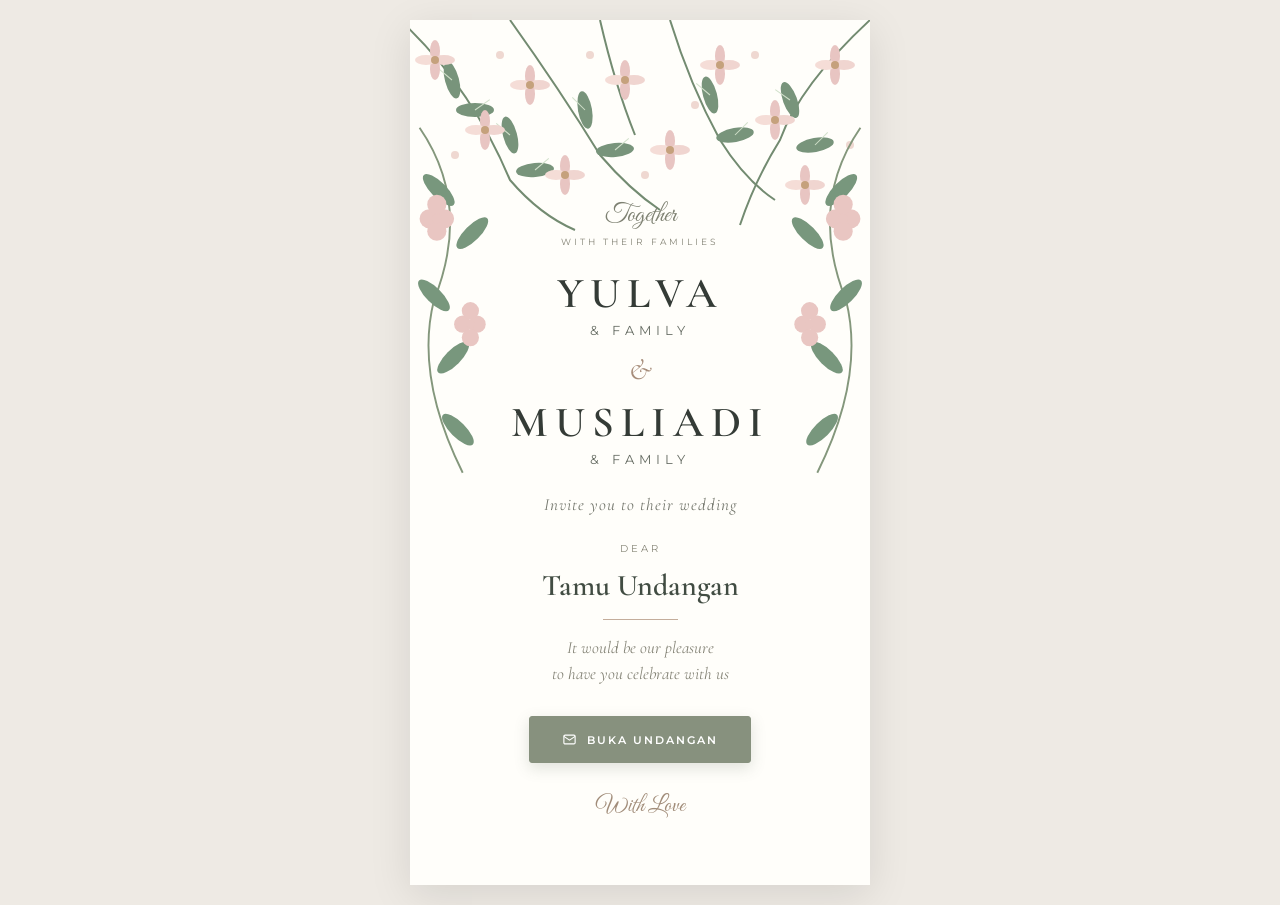
==== commit 2bbca3ee: "Update index.html" ====
--- a/index.html
+++ b/index.html
@@ -166,23 +166,49 @@
     line-height: 1.5;
 }
 
-/* TOMBOL */
+/* TOMBOL BUKA UNDANGAN */
 .open-button {
-    display: inline-block;
+    display: inline-flex;
+    align-items: center;
+    justify-content: center;
+    gap: 10px;
+
     margin-top: 30px;
-    padding: 13px 27px;
-    border: 1px solid #a99a83;
-    color: #66705f;
+    padding: 15px 32px;
+
+    background: #87917e;
+    border: 1px solid #87917e;
+    border-radius: 3px;
+
+    color: #ffffff;
     text-decoration: none;
-    font-size: 9px;
-    letter-spacing: 3px;
-    transition: 0.4s;
-    background: rgba(255,255,255,0.85);
-}
-
+
+    font-family: 'Montserrat', sans-serif;
+    font-size: 11px;
+    font-weight: 600;
+    letter-spacing: 2px;
+
+    transition: all 0.3s ease;
+    box-shadow: 0 5px 15px rgba(80, 95, 75, 0.18);
+}
+
+/* EFEK HOVER */
 .open-button:hover {
-    background: #87917e;
-    color: white;
+    background: #6f7c68;
+    border-color: #6f7c68;
+    color: #ffffff;
+    transform: translateY(-3px);
+    box-shadow: 0 7px 18px rgba(80, 95, 75, 0.25);
+}
+
+/* IKON AMPLOP */
+.open-button svg {
+    width: 15px;
+    height: 15px;
+    flex-shrink: 0;
+    display: block;
+    stroke: currentColor;
+    stroke-width: 1.8;
 }
 
 /* FOOTER */
@@ -227,6 +253,17 @@
 
     .guest-name {
         font-size: 27px;
+    }
+
+    .open-button {
+        padding: 14px 27px;
+        font-size: 10px;
+        gap: 9px;
+    }
+
+    .open-button svg {
+        width: 14px;
+        height: 14px;
     }
 }
 </style>
@@ -259,7 +296,7 @@
             </g>
         </defs>
 
-        <!-- Cabang -->
+        <!-- CABANG -->
         <g fill="none" stroke="#738b71" stroke-width="2">
             <path d="M-10 0 Q60 65 100 160 Q130 195 165 210"/>
             <path d="M100 0 Q150 70 190 135 Q220 170 250 190"/>
@@ -268,7 +305,7 @@
             <path d="M190 0 Q205 65 225 115"/>
         </g>
 
-        <!-- Daun -->
+        <!-- DAUN -->
         <g>
             <use href="#leaf" x="42" y="60" transform="rotate(-50 42 60)"/>
             <use href="#leaf" x="65" y="90" transform="rotate(55 65 90)"/>
@@ -282,7 +319,7 @@
             <use href="#leaf" x="405" y="125" transform="rotate(45 405 125)"/>
         </g>
 
-        <!-- Bunga -->
+        <!-- BUNGA -->
         <g>
             <use href="#pinkflower" x="25" y="40"/>
             <use href="#pinkflower" x="75" y="110"/>
@@ -296,7 +333,7 @@
             <use href="#pinkflower" x="395" y="165"/>
         </g>
 
-        <!-- Bunga kecil -->
+        <!-- BUNGA KECIL -->
         <g fill="#efd8d1">
             <circle cx="45" cy="135" r="4"/>
             <circle cx="90" cy="35" r="4"/>
@@ -306,7 +343,9 @@
             <circle cx="345" cy="35" r="4"/>
             <circle cx="440" cy="125" r="4"/>
         </g>
+
     </svg>
+
 
     <!-- BUNGA SISI KIRI -->
     <svg class="flower-left" viewBox="0 0 120 370"
@@ -338,6 +377,7 @@
         </g>
     </svg>
 
+
     <!-- BUNGA SISI KANAN -->
     <svg class="flower-right" viewBox="0 0 120 370"
          xmlns="http://www.w3.org/2000/svg">
@@ -402,6 +442,7 @@
             Invite you to their wedding
         </p>
 
+        <!-- NAMA TAMU -->
         <div class="guest-section">
 
             <p class="guest-label">
@@ -421,8 +462,20 @@
 
         </div>
 
+        <!-- TOMBOL BUKA UNDANGAN -->
         <a href="main.html" class="open-button">
-            ✉ &nbsp; BUKA UNDANGAN
+
+            <svg viewBox="0 0 24 24"
+                 fill="none"
+                 xmlns="http://www.w3.org/2000/svg">
+
+                <rect x="3" y="5" width="18" height="14" rx="2"/>
+                <path d="M3 7L12 13L21 7"/>
+
+            </svg>
+
+            <span>BUKA UNDANGAN</span>
+
         </a>
 
         <p class="footer">
@@ -433,17 +486,17 @@
 
 </div>
 
+
 <script>
     // Mengambil nama tamu dari link
     const params = new URLSearchParams(window.location.search);
 
     const guest = params.get("to");
 
-    // Menampilkan nama tamu
+    // Menampilkan nama tamu secara otomatis
     document.getElementById("guestName").textContent =
         guest ? guest.replace(/\+/g, " ") : "Tamu Undangan";
 
-    // Tombol langsung menuju index.html
 </script>
 
 </body>
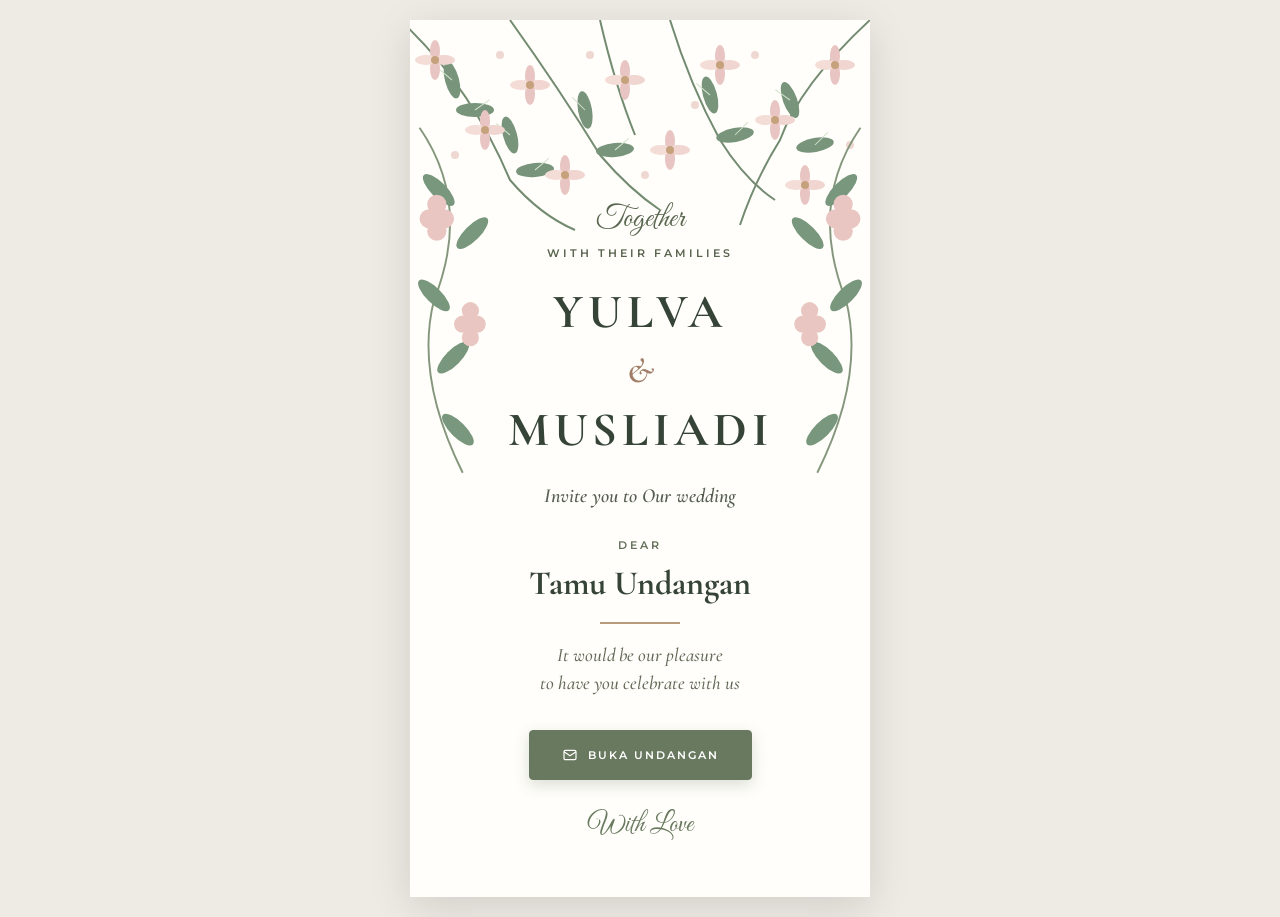
==== commit 0891686a: "Update index.html" ====
--- a/index.html
+++ b/index.html
@@ -13,6 +13,7 @@
 <link href="https://fonts.googleapis.com/css2?family=Cormorant+Garamond:wght@400;500;600;700&family=Montserrat:wght@300;400;500;600&family=Great+Vibes&display=swap" rel="stylesheet">
 
 <style>
+
 * {
     margin: 0;
     padding: 0;
@@ -29,7 +30,6 @@
     font-family: 'Montserrat', sans-serif;
 }
 
-/* HALAMAN UNDANGAN */
 .invitation {
     width: 100%;
     max-width: 460px;
@@ -38,17 +38,16 @@
     position: relative;
     overflow: hidden;
     text-align: center;
-    box-shadow: 0 10px 40px rgba(0,0,0,0.10);
-}
-
-/* AREA KONTEN */
+    box-shadow: 0 10px 40px rgba(0,0,0,0.12);
+}
+
 .content {
     position: relative;
     z-index: 3;
-    padding: 180px 25px 65px;
-}
-
-/* ORNAMEN BUNGA */
+    padding: 180px 25px 55px;
+}
+
+/* ORNAMEN */
 .flower-top {
     position: absolute;
     width: 100%;
@@ -59,152 +58,154 @@
     pointer-events: none;
 }
 
-.flower-left {
-    position: absolute;
-    width: 115px;
-    height: 370px;
-    left: 0;
-    top: 100px;
-    z-index: 2;
-    pointer-events: none;
-}
-
+.flower-left,
 .flower-right {
     position: absolute;
     width: 115px;
     height: 370px;
-    right: 0;
     top: 100px;
-    transform: scaleX(-1);
     z-index: 2;
     pointer-events: none;
 }
 
-/* TEKS */
+.flower-left {
+    left: 0;
+}
+
+.flower-right {
+    right: 0;
+    transform: scaleX(-1);
+}
+
+/* JUDUL */
 .small-title {
     font-family: 'Great Vibes', cursive;
-    font-size: 25px;
-    color: #7e8172;
-    margin-bottom: 5px;
+    font-size: 30px;
+    color: #59664f;
+    margin-bottom: 8px;
+    font-weight: 400;
 }
 
 .subtitle {
-    font-size: 9px;
+    font-family: 'Montserrat', sans-serif;
+    font-size: 11px;
+    font-weight: 600;
     letter-spacing: 3px;
-    color: #858477;
-    margin-bottom: 25px;
-}
-
+    color: #59644f;
+    margin-bottom: 27px;
+}
+
+/* NAMA PENGANTIN */
 .couple-name {
     font-family: 'Cormorant Garamond', serif;
-    font-size: 43px;
-    line-height: 1;
-    letter-spacing: 7px;
-    font-weight: 600;
-    color: #343b36;
+    font-size: 48px;
+    line-height: 1.05;
+    letter-spacing: 5px;
+    font-weight: 700;
+    color: #354437;
     text-transform: uppercase;
 }
 
 .couple-lastname {
-    font-size: 13px;
-    letter-spacing: 5px;
-    color: #656b62;
-    margin-top: 7px;
+    font-family: 'Montserrat', sans-serif;
+    font-size: 11px;
+    font-weight: 500;
+    letter-spacing: 4px;
+    color: #606b59;
+    margin-top: 9px;
 }
 
 .ampersand {
     font-family: 'Cormorant Garamond', serif;
-    font-size: 30px;
+    font-size: 35px;
     font-style: italic;
-    color: #a78d7a;
+    font-weight: 600;
+    color: #a17d68;
     margin: 13px 0;
 }
 
+/* KALIMAT UNDANGAN */
 .invite-text {
     font-family: 'Cormorant Garamond', serif;
+    font-weight: 600;
     font-style: italic;
-    font-size: 17px;
-    letter-spacing: 1px;
-    color: #74776d;
-    margin-top: 27px;
-    margin-bottom: 27px;
+    font-size: 20px;
+    color: #555e50;
+    margin-top: 28px;
+    margin-bottom: 30px;
 }
 
 /* NAMA TAMU */
 .guest-section {
-    margin-top: 10px;
+    margin-top: 12px;
 }
 
 .guest-label {
-    font-size: 10px;
+    font-family: 'Montserrat', sans-serif;
+    font-size: 11px;
+    font-weight: 600;
     letter-spacing: 3px;
-    color: #888779;
+    color: #65705d;
     margin-bottom: 12px;
 }
 
 .guest-name {
     font-family: 'Cormorant Garamond', serif;
-    font-size: 30px;
-    font-weight: 600;
-    color: #414c42;
+    font-size: 34px;
+    font-weight: 700;
+    line-height: 1.2;
+    color: #354437;
     overflow-wrap: anywhere;
     padding: 0 10px;
 }
 
 .guest-line {
-    width: 75px;
-    height: 1px;
-    background: #c4ad9b;
-    margin: 15px auto;
+    width: 80px;
+    height: 2px;
+    background: #b89b7c;
+    margin: 17px auto;
 }
 
 .guest-description {
     font-family: 'Cormorant Garamond', serif;
-    font-size: 17px;
+    font-size: 19px;
+    font-weight: 500;
     font-style: italic;
-    color: #858477;
+    color: #626957;
     line-height: 1.5;
 }
 
-/* TOMBOL BUKA UNDANGAN */
+/* TOMBOL */
 .open-button {
     display: inline-flex;
     align-items: center;
     justify-content: center;
     gap: 10px;
-
-    margin-top: 30px;
-    padding: 15px 32px;
-
-    background: #87917e;
-    border: 1px solid #87917e;
-    border-radius: 3px;
-
+    margin-top: 32px;
+    padding: 16px 32px;
+    background: #68795f;
+    border: 1px solid #68795f;
+    border-radius: 4px;
     color: #ffffff;
     text-decoration: none;
-
     font-family: 'Montserrat', sans-serif;
     font-size: 11px;
     font-weight: 600;
     letter-spacing: 2px;
-
     transition: all 0.3s ease;
-    box-shadow: 0 5px 15px rgba(80, 95, 75, 0.18);
-}
-
-/* EFEK HOVER */
+    box-shadow: 0 5px 15px rgba(80,95,75,0.2);
+}
+
 .open-button:hover {
-    background: #6f7c68;
-    border-color: #6f7c68;
+    background: #4d6048;
+    border-color: #4d6048;
     color: #ffffff;
     transform: translateY(-3px);
-    box-shadow: 0 7px 18px rgba(80, 95, 75, 0.25);
-}
-
-/* IKON AMPLOP */
+}
+
 .open-button svg {
-    width: 15px;
-    height: 15px;
+    width: 16px;
+    height: 16px;
     flex-shrink: 0;
     display: block;
     stroke: currentColor;
@@ -214,8 +215,9 @@
 /* FOOTER */
 .footer {
     font-family: 'Great Vibes', cursive;
-    font-size: 23px;
-    color: #a18c79;
+    font-size: 27px;
+    font-weight: 400;
+    color: #68795f;
     margin-top: 28px;
 }
 
@@ -231,9 +233,7 @@
     }
 
     .content {
-        padding-top: 180px;
-        padding-left: 18px;
-        padding-right: 18px;
+        padding: 175px 18px 45px;
     }
 
     .flower-top {
@@ -246,26 +246,48 @@
         height: 330px;
     }
 
+    .small-title {
+        font-size: 27px;
+    }
+
+    .subtitle {
+        font-size: 9px;
+        letter-spacing: 2.5px;
+    }
+
     .couple-name {
-        font-size: 37px;
-        letter-spacing: 5px;
+        font-size: 40px;
+        letter-spacing: 4px;
+    }
+
+    .couple-lastname {
+        font-size: 10px;
+    }
+
+    .invite-text {
+        font-size: 18px;
     }
 
     .guest-name {
-        font-size: 27px;
+        font-size: 30px;
+    }
+
+    .guest-description {
+        font-size: 17px;
     }
 
     .open-button {
-        padding: 14px 27px;
+        padding: 15px 26px;
         font-size: 10px;
         gap: 9px;
     }
 
     .open-button svg {
-        width: 14px;
-        height: 14px;
-    }
-}
+        width: 15px;
+        height: 15px;
+    }
+}
+
 </style>
 </head>
 
@@ -424,22 +446,13 @@
             YULVA
         </h1>
 
-        <p class="couple-lastname">
-            & FAMILY
-        </p>
-
         <div class="ampersand">&</div>
 
         <h1 class="couple-name">
             MUSLIADI
         </h1>
-
-        <p class="couple-lastname">
-            & FAMILY
-        </p>
-
         <p class="invite-text">
-            Invite you to their wedding
+            Invite you to Our wedding
         </p>
 
         <!-- NAMA TAMU -->
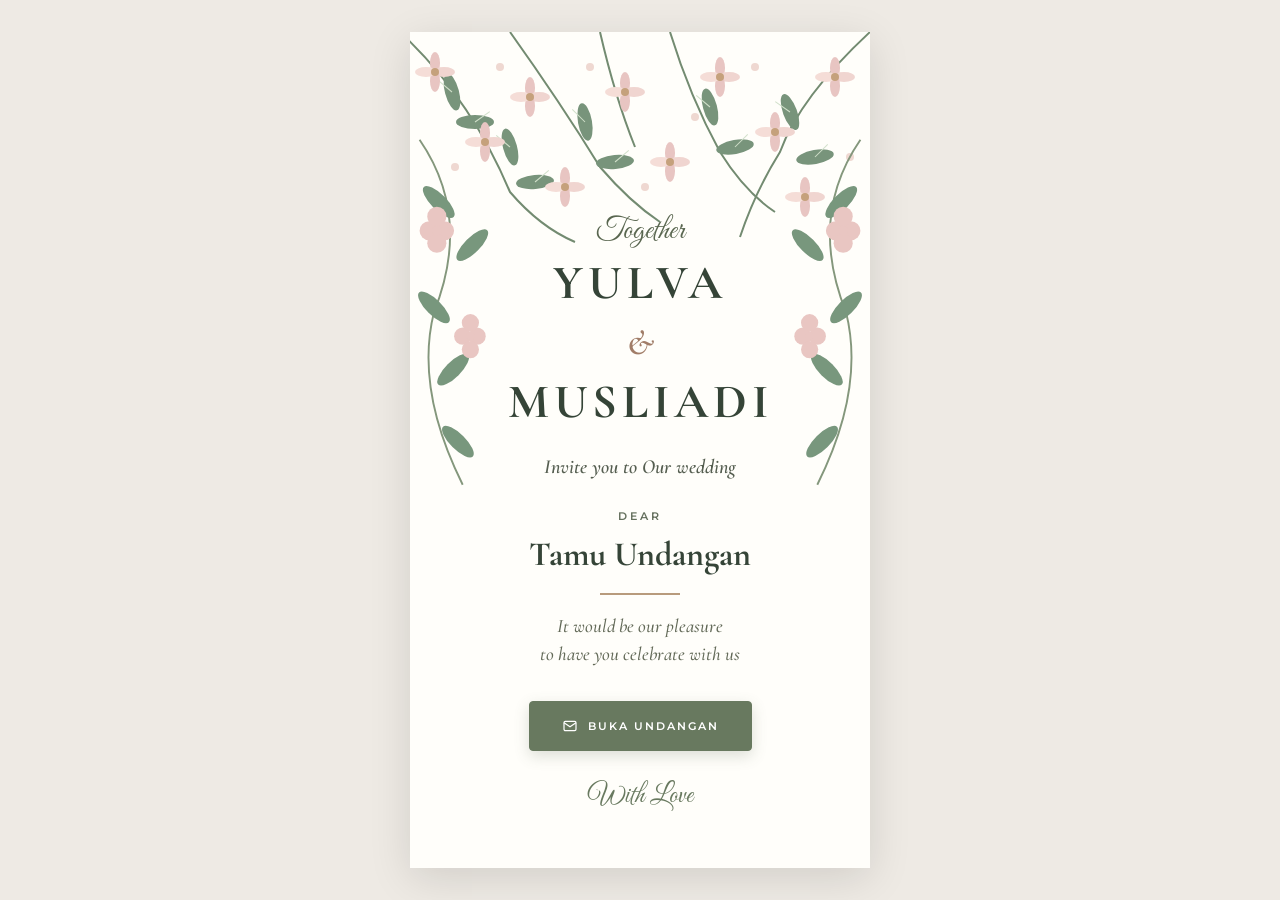
==== commit 8f1eddf0: "Update index.html" ====
--- a/index.html
+++ b/index.html
@@ -431,86 +431,91 @@
     </svg>
 
 
-    <!-- KONTEN UNDANGAN -->
-    <div class="content">
-
-        <p class="small-title">
-            Together
+    
+<!-- KONTEN UNDANGAN -->
+<div class="content">
+
+    <p class="small-title">
+        Together
+    </p>
+
+    <h1 class="couple-name">
+        YULVA
+    </h1>
+
+    <div class="ampersand">&</div>
+
+    <h1 class="couple-name">
+        MUSLIADI
+    </h1>
+
+    <p class="invite-text">
+        Invite you to Our wedding
+    </p>
+
+    <!-- NAMA TAMU -->
+    <div class="guest-section">
+
+        <p class="guest-label">
+            DEAR
         </p>
 
-        <p class="subtitle">
-            WITH THEIR FAMILIES
+        <div class="guest-name" id="guestName">
+            Tamu Undangan
+        </div>
+
+        <div class="guest-line"></div>
+
+        <p class="guest-description">
+            It would be our pleasure<br>
+            to have you celebrate with us
         </p>
 
-        <h1 class="couple-name">
-            YULVA
-        </h1>
-
-        <div class="ampersand">&</div>
-
-        <h1 class="couple-name">
-            MUSLIADI
-        </h1>
-        <p class="invite-text">
-            Invite you to Our wedding
-        </p>
-
-        <!-- NAMA TAMU -->
-        <div class="guest-section">
-
-            <p class="guest-label">
-                DEAR
-            </p>
-
-            <div class="guest-name" id="guestName">
-                Tamu Undangan
-            </div>
-
-            <div class="guest-line"></div>
-
-            <p class="guest-description">
-                It would be our pleasure<br>
-                to have you celebrate with us
-            </p>
-
-        </div>
-
-        <!-- TOMBOL BUKA UNDANGAN -->
-        <a href="main.html" class="open-button">
-
-            <svg viewBox="0 0 24 24"
-                 fill="none"
-                 xmlns="http://www.w3.org/2000/svg">
-
-                <rect x="3" y="5" width="18" height="14" rx="2"/>
-                <path d="M3 7L12 13L21 7"/>
-
-            </svg>
-
-            <span>BUKA UNDANGAN</span>
-
-        </a>
-
-        <p class="footer">
-            With Love
-        </p>
-
     </div>
 
+    <!-- TOMBOL BUKA UNDANGAN -->
+    <a href="main.html" class="open-button">
+
+        <svg viewBox="0 0 24 24"
+             fill="none"
+             xmlns="http://www.w3.org/2000/svg">
+
+            <rect x="3" y="5" width="18" height="14" rx="2"/>
+            <path d="M3 7L12 13L21 7"/>
+
+        </svg>
+
+        <span>BUKA UNDANGAN</span>
+
+    </a>
+
+    <p class="footer">
+        With Love
+    </p>
+
 </div>
+</div>
+
+
 
 
 <script>
-    // Mengambil nama tamu dari link
+    // Mengambil parameter nama tamu dari link
     const params = new URLSearchParams(window.location.search);
 
+    // Membaca nama tamu
     const guest = params.get("to");
 
     // Menampilkan nama tamu secara otomatis
-    document.getElementById("guestName").textContent =
-        guest ? guest.replace(/\+/g, " ") : "Tamu Undangan";
-
+    const guestName = document.getElementById("guestName");
+
+    if (guestName) {
+        guestName.textContent = guest
+            ? guest.replace(/\+/g, " ").trim()
+            : "Tamu Undangan";
+    }
 </script>
+
 
 </body>
 </html>
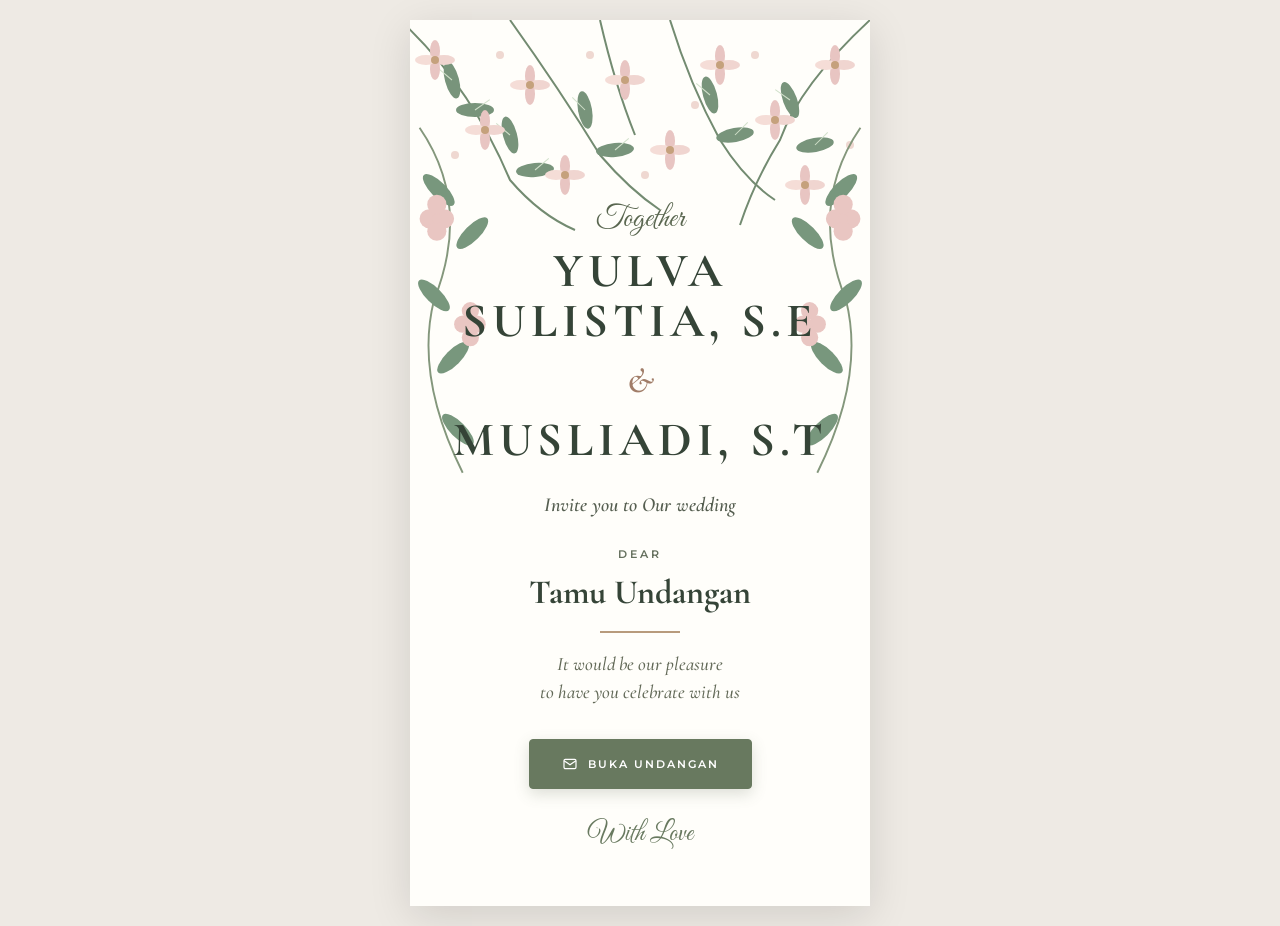
==== commit dff9e067: "Update index.html" ====
--- a/index.html
+++ b/index.html
@@ -5,7 +5,7 @@
 <meta charset="UTF-8">
 <meta name="viewport" content="width=device-width, initial-scale=1.0">
 
-<title>The Wedding of Yulva & Musliadi</title>
+<title>The Wedding of Yulva Sulistia, S.E & Musliadi, S.T</title>
 
 <link rel="preconnect" href="https://fonts.googleapis.com">
 <link rel="preconnect" href="https://fonts.gstatic.com" crossorigin>
@@ -440,13 +440,13 @@
     </p>
 
     <h1 class="couple-name">
-        YULVA
+        Yulva Sulistia, S.E
     </h1>
 
     <div class="ampersand">&</div>
 
     <h1 class="couple-name">
-        MUSLIADI
+        Musliadi, S.T
     </h1>
 
     <p class="invite-text">
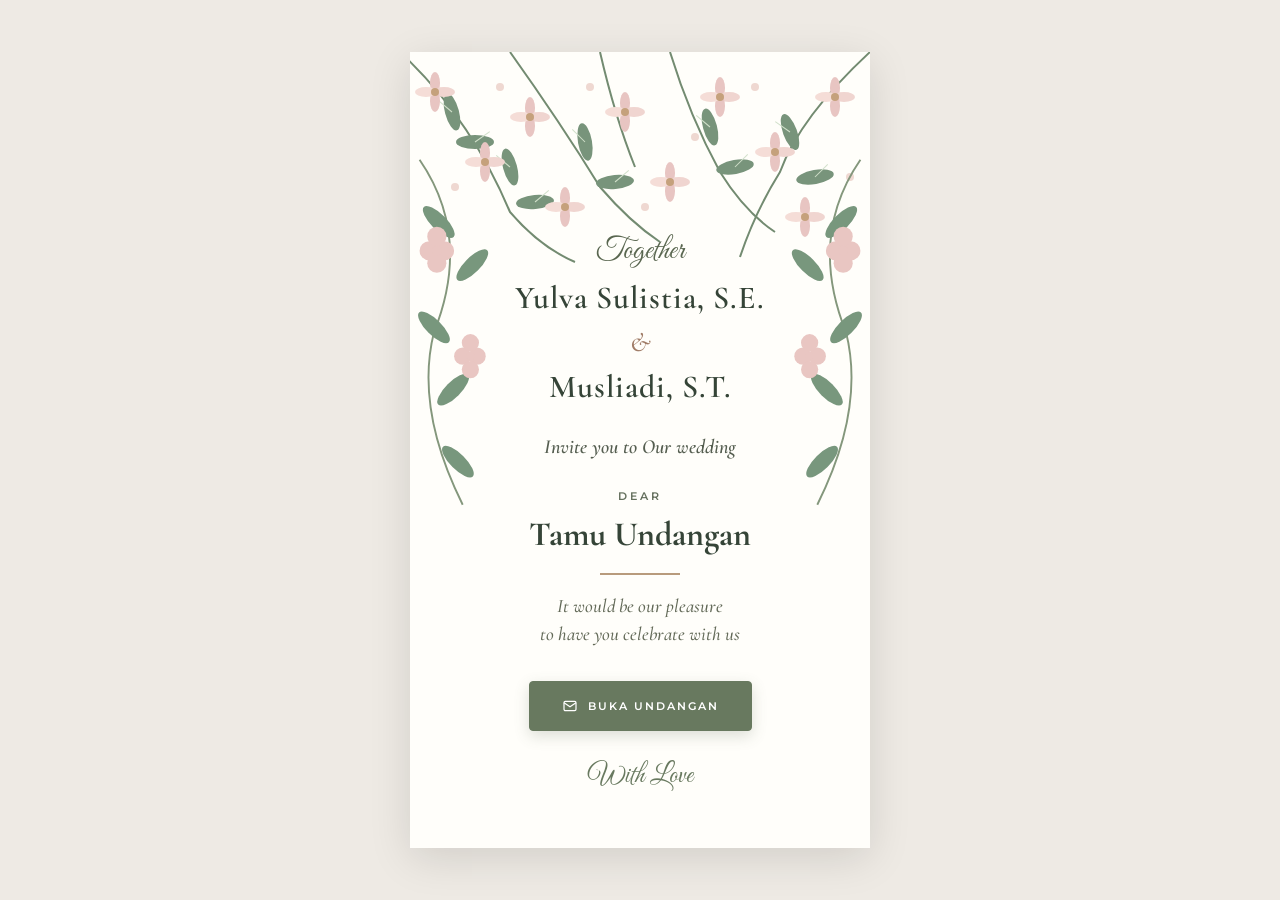
==== commit b4d58af9: "Update index.html" ====
--- a/index.html
+++ b/index.html
@@ -13,6 +13,10 @@
 <link href="https://fonts.googleapis.com/css2?family=Cormorant+Garamond:wght@400;500;600;700&family=Montserrat:wght@300;400;500;600&family=Great+Vibes&display=swap" rel="stylesheet">
 
 <style>
+
+/* =====================================
+   PENGATURAN DASAR
+===================================== */
 
 * {
     margin: 0;
@@ -47,7 +51,10 @@
     padding: 180px 25px 55px;
 }
 
-/* ORNAMEN */
+/* =====================================
+   ORNAMEN BUNGA
+===================================== */
+
 .flower-top {
     position: absolute;
     width: 100%;
@@ -77,7 +84,10 @@
     transform: scaleX(-1);
 }
 
-/* JUDUL */
+/* =====================================
+   JUDUL
+===================================== */
+
 .small-title {
     font-family: 'Great Vibes', cursive;
     font-size: 30px;
@@ -95,36 +105,38 @@
     margin-bottom: 27px;
 }
 
-/* NAMA PENGANTIN */
+/* =====================================
+   NAMA LENGKAP PENGANTIN
+===================================== */
+
 .couple-name {
     font-family: 'Cormorant Garamond', serif;
-    font-size: 48px;
-    line-height: 1.05;
-    letter-spacing: 5px;
-    font-weight: 700;
+    font-size: 32px;
+    line-height: 1.25;
+    letter-spacing: 1px;
+    font-weight: 600;
     color: #354437;
-    text-transform: uppercase;
-}
-
-.couple-lastname {
-    font-family: 'Montserrat', sans-serif;
-    font-size: 11px;
-    font-weight: 500;
-    letter-spacing: 4px;
-    color: #606b59;
-    margin-top: 9px;
-}
+    text-transform: none;
+    margin: 0 auto;
+    max-width: 100%;
+    overflow-wrap: break-word;
+}
+
+/* TANDA & */
 
 .ampersand {
     font-family: 'Cormorant Garamond', serif;
-    font-size: 35px;
+    font-size: 27px;
     font-style: italic;
-    font-weight: 600;
+    font-weight: 500;
     color: #a17d68;
-    margin: 13px 0;
-}
-
-/* KALIMAT UNDANGAN */
+    margin: 8px 0;
+}
+
+/* =====================================
+   KALIMAT UNDANGAN
+===================================== */
+
 .invite-text {
     font-family: 'Cormorant Garamond', serif;
     font-weight: 600;
@@ -135,7 +147,10 @@
     margin-bottom: 30px;
 }
 
-/* NAMA TAMU */
+/* =====================================
+   NAMA TAMU
+===================================== */
+
 .guest-section {
     margin-top: 12px;
 }
@@ -175,7 +190,10 @@
     line-height: 1.5;
 }
 
-/* TOMBOL */
+/* =====================================
+   TOMBOL BUKA UNDANGAN
+===================================== */
+
 .open-button {
     display: inline-flex;
     align-items: center;
@@ -212,7 +230,10 @@
     stroke-width: 1.8;
 }
 
-/* FOOTER */
+/* =====================================
+   FOOTER
+===================================== */
+
 .footer {
     font-family: 'Great Vibes', cursive;
     font-size: 27px;
@@ -221,7 +242,10 @@
     margin-top: 28px;
 }
 
-/* RESPONSIVE HP */
+/* =====================================
+   RESPONSIVE HP
+===================================== */
+
 @media (max-width: 480px) {
 
     body {
@@ -255,13 +279,17 @@
         letter-spacing: 2.5px;
     }
 
+    /* NAMA PENGANTIN DI HP */
+
     .couple-name {
-        font-size: 40px;
-        letter-spacing: 4px;
-    }
-
-    .couple-lastname {
-        font-size: 10px;
+        font-size: 27px;
+        line-height: 1.3;
+        letter-spacing: 0.5px;
+    }
+
+    .ampersand {
+        font-size: 25px;
+        margin: 7px 0;
     }
 
     .invite-text {
@@ -295,12 +323,16 @@
 
 <div class="invitation">
 
-    <!-- BUNGA BAGIAN ATAS -->
+    <!-- =================================
+         BUNGA BAGIAN ATAS
+    ================================== -->
+
     <svg class="flower-top" viewBox="0 0 460 250"
          preserveAspectRatio="xMidYMin slice"
          xmlns="http://www.w3.org/2000/svg">
 
         <defs>
+
             <g id="leaf">
                 <ellipse cx="0" cy="0" rx="7" ry="19"
                          fill="#78947b"
@@ -316,9 +348,11 @@
                 <ellipse cx="-9" cy="0" rx="5" ry="11" fill="#f5ddd7" transform="rotate(90 -9 0)"/>
                 <circle cx="0" cy="0" r="4" fill="#c5a17c"/>
             </g>
+
         </defs>
 
         <!-- CABANG -->
+
         <g fill="none" stroke="#738b71" stroke-width="2">
             <path d="M-10 0 Q60 65 100 160 Q130 195 165 210"/>
             <path d="M100 0 Q150 70 190 135 Q220 170 250 190"/>
@@ -328,6 +362,7 @@
         </g>
 
         <!-- DAUN -->
+
         <g>
             <use href="#leaf" x="42" y="60" transform="rotate(-50 42 60)"/>
             <use href="#leaf" x="65" y="90" transform="rotate(55 65 90)"/>
@@ -342,6 +377,7 @@
         </g>
 
         <!-- BUNGA -->
+
         <g>
             <use href="#pinkflower" x="25" y="40"/>
             <use href="#pinkflower" x="75" y="110"/>
@@ -356,6 +392,7 @@
         </g>
 
         <!-- BUNGA KECIL -->
+
         <g fill="#efd8d1">
             <circle cx="45" cy="135" r="4"/>
             <circle cx="90" cy="35" r="4"/>
@@ -369,7 +406,10 @@
     </svg>
 
 
-    <!-- BUNGA SISI KIRI -->
+    <!-- =================================
+         BUNGA SISI KIRI
+    ================================== -->
+
     <svg class="flower-left" viewBox="0 0 120 370"
          xmlns="http://www.w3.org/2000/svg">
 
@@ -385,6 +425,7 @@
         </g>
 
         <g fill="#e9c6c2">
+
             <circle cx="20" cy="95" r="10"/>
             <circle cx="36" cy="95" r="10"/>
             <circle cx="28" cy="80" r="10"/>
@@ -396,11 +437,16 @@
             <circle cx="63" cy="191" r="9"/>
             <circle cx="63" cy="219" r="9"/>
             <circle cx="63" cy="205" r="4"/>
-        </g>
+
+        </g>
+
     </svg>
 
 
-    <!-- BUNGA SISI KANAN -->
+    <!-- =================================
+         BUNGA SISI KANAN
+    ================================== -->
+
     <svg class="flower-right" viewBox="0 0 120 370"
          xmlns="http://www.w3.org/2000/svg">
 
@@ -416,6 +462,7 @@
         </g>
 
         <g fill="#e9c6c2">
+
             <circle cx="20" cy="95" r="10"/>
             <circle cx="36" cy="95" r="10"/>
             <circle cx="28" cy="80" r="10"/>
@@ -427,79 +474,106 @@
             <circle cx="63" cy="191" r="9"/>
             <circle cx="63" cy="219" r="9"/>
             <circle cx="63" cy="205" r="4"/>
-        </g>
+
+        </g>
+
     </svg>
 
 
-    
-<!-- KONTEN UNDANGAN -->
-<div class="content">
-
-    <p class="small-title">
-        Together
-    </p>
-
-    <h1 class="couple-name">
-        Yulva Sulistia, S.E
-    </h1>
-
-    <div class="ampersand">&</div>
-
-    <h1 class="couple-name">
-        Musliadi, S.T
-    </h1>
-
-    <p class="invite-text">
-        Invite you to Our wedding
-    </p>
-
-    <!-- NAMA TAMU -->
-    <div class="guest-section">
-
-        <p class="guest-label">
-            DEAR
+    <!-- =================================
+         KONTEN UNDANGAN
+    ================================== -->
+
+    <div class="content">
+
+        <!-- JUDUL -->
+
+        <p class="small-title">
+            Together
         </p>
 
-        <div class="guest-name" id="guestName">
-            Tamu Undangan
+
+        <!-- NAMA PENGANTIN -->
+
+        <h1 class="couple-name">
+            Yulva Sulistia, S.E.
+        </h1>
+
+        <div class="ampersand">&</div>
+
+        <h1 class="couple-name">
+            Musliadi, S.T.
+        </h1>
+
+
+        <!-- KALIMAT UNDANGAN -->
+
+        <p class="invite-text">
+            Invite you to Our wedding
+        </p>
+
+
+        <!-- =================================
+             NAMA TAMU UNDANGAN
+        ================================== -->
+
+        <div class="guest-section">
+
+            <p class="guest-label">
+                DEAR
+            </p>
+
+            <div class="guest-name" id="guestName">
+                Tamu Undangan
+            </div>
+
+            <div class="guest-line"></div>
+
+            <p class="guest-description">
+                It would be our pleasure<br>
+                to have you celebrate with us
+            </p>
+
         </div>
 
-        <div class="guest-line"></div>
-
-        <p class="guest-description">
-            It would be our pleasure<br>
-            to have you celebrate with us
+
+        <!-- =================================
+             TOMBOL BUKA UNDANGAN
+        ================================== -->
+
+        <a href="main.html" class="open-button">
+
+            <svg viewBox="0 0 24 24"
+                 fill="none"
+                 xmlns="http://www.w3.org/2000/svg">
+
+                <rect x="3" y="5" width="18" height="14" rx="2"/>
+                <path d="M3 7L12 13L21 7"/>
+
+            </svg>
+
+            <span>BUKA UNDANGAN</span>
+
+        </a>
+
+
+        <!-- FOOTER -->
+
+        <p class="footer">
+            With Love
         </p>
 
     </div>
 
-    <!-- TOMBOL BUKA UNDANGAN -->
-    <a href="main.html" class="open-button">
-
-        <svg viewBox="0 0 24 24"
-             fill="none"
-             xmlns="http://www.w3.org/2000/svg">
-
-            <rect x="3" y="5" width="18" height="14" rx="2"/>
-            <path d="M3 7L12 13L21 7"/>
-
-        </svg>
-
-        <span>BUKA UNDANGAN</span>
-
-    </a>
-
-    <p class="footer">
-        With Love
-    </p>
-
 </div>
-</div>
-
-
-
+
+
+<!-- =====================================
+     SCRIPT NAMA TAMU OTOMATIS
+===================================== -->
 
 <script>
+
     // Mengambil parameter nama tamu dari link
     const params = new URLSearchParams(window.location.search);
 
@@ -514,8 +588,8 @@
             ? guest.replace(/\+/g, " ").trim()
             : "Tamu Undangan";
     }
+
 </script>
-
 
 </body>
 </html>
